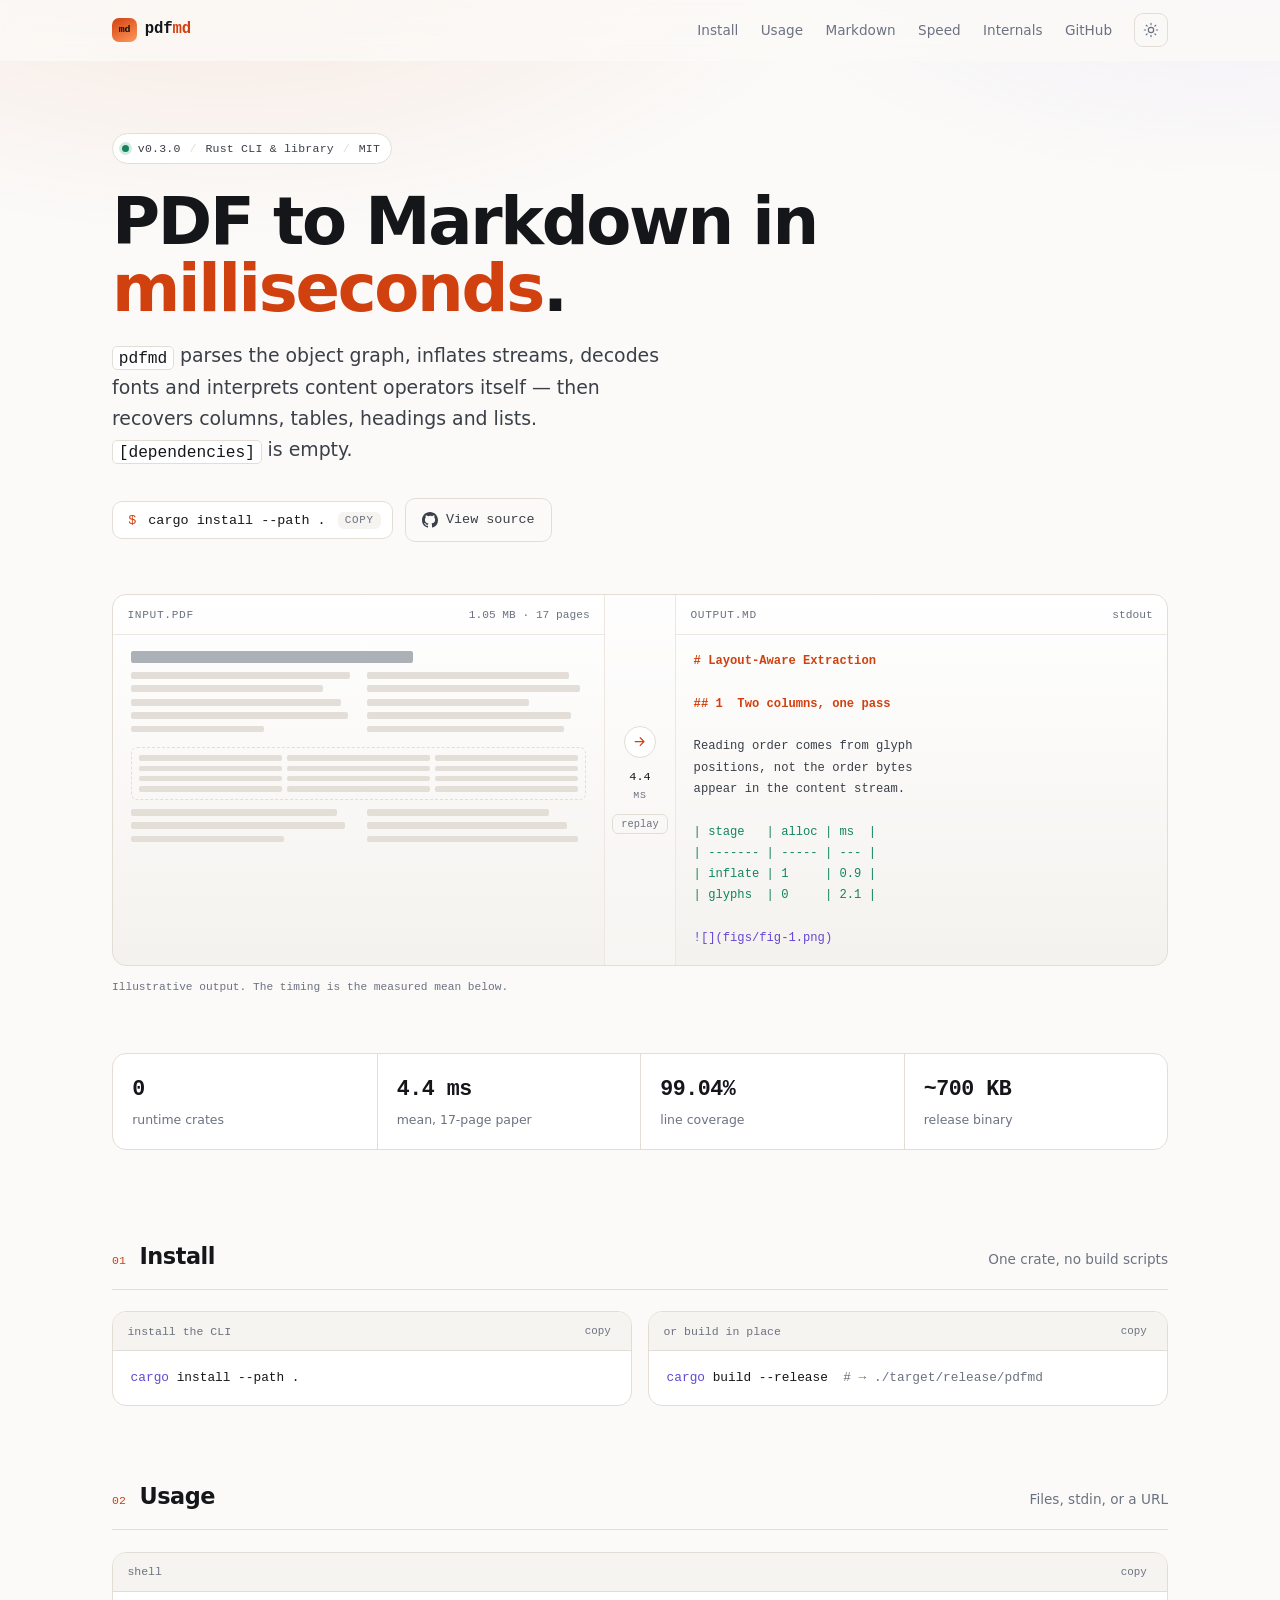
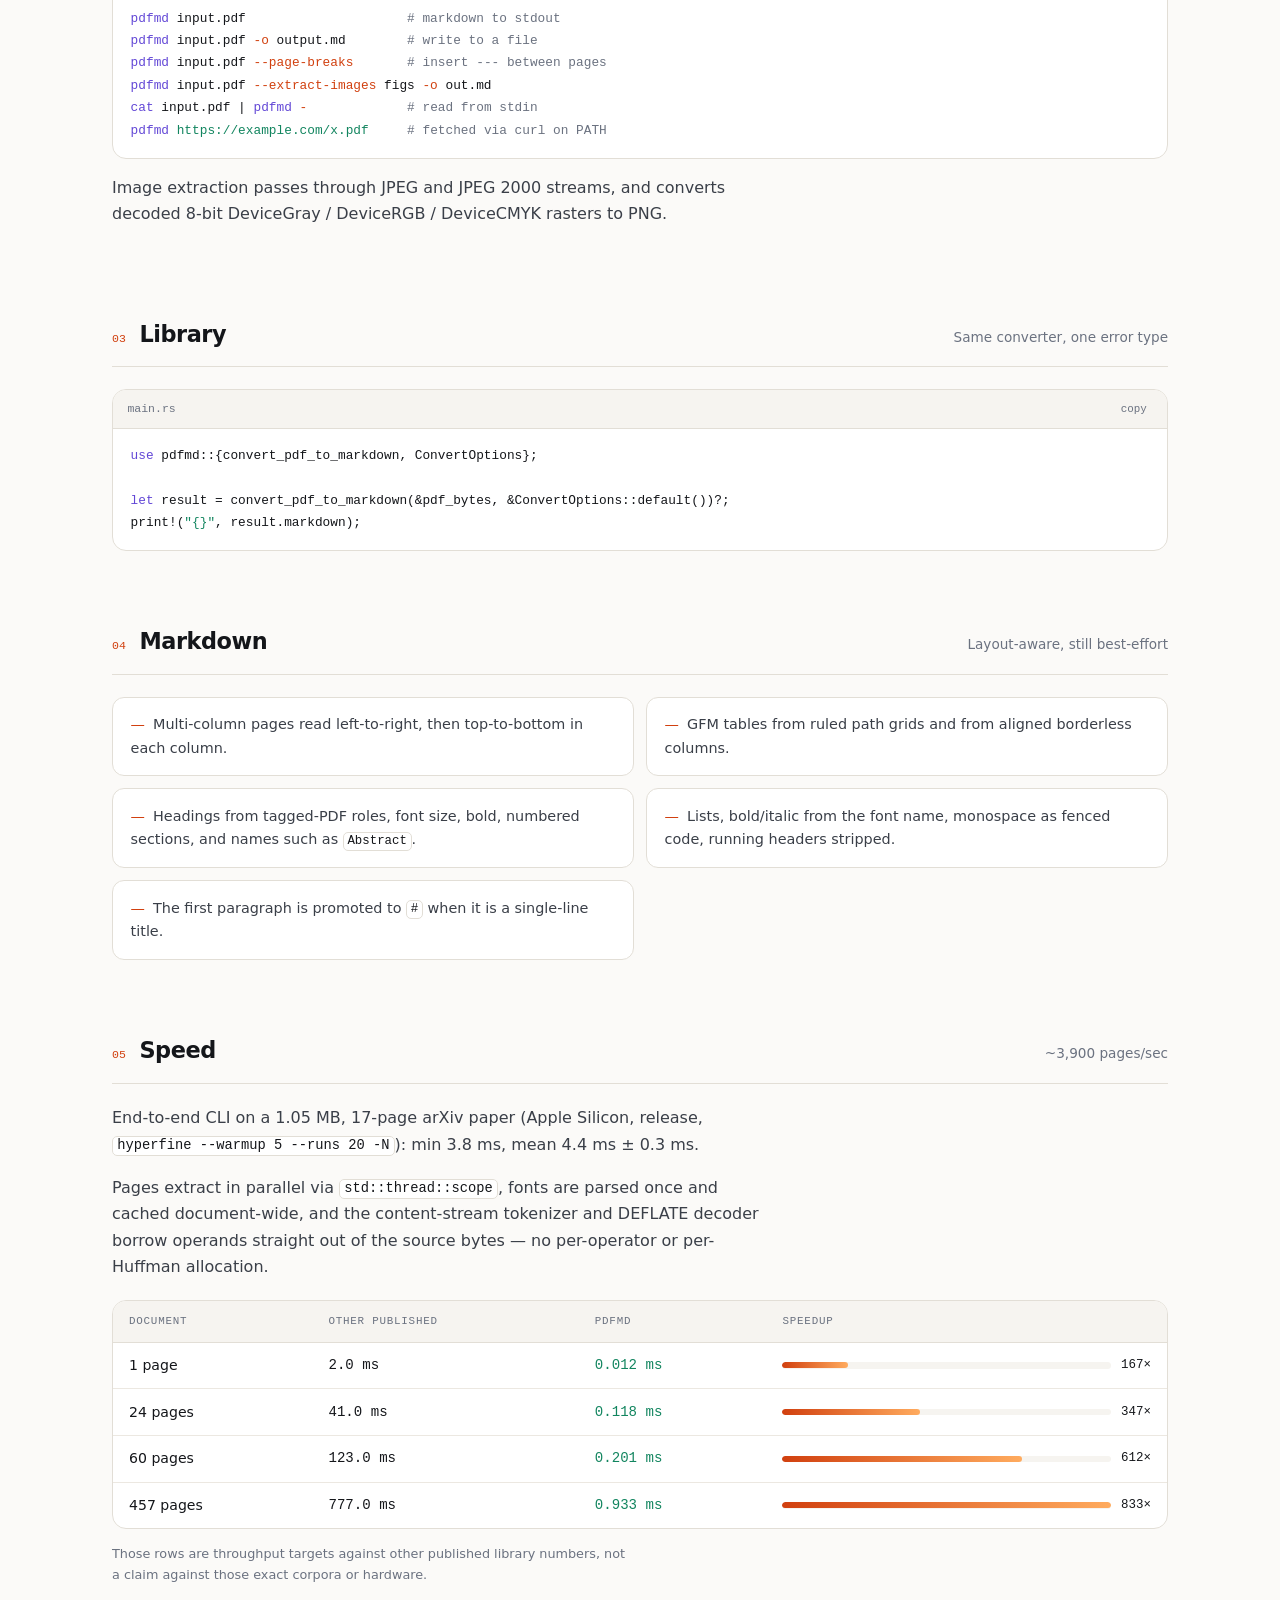
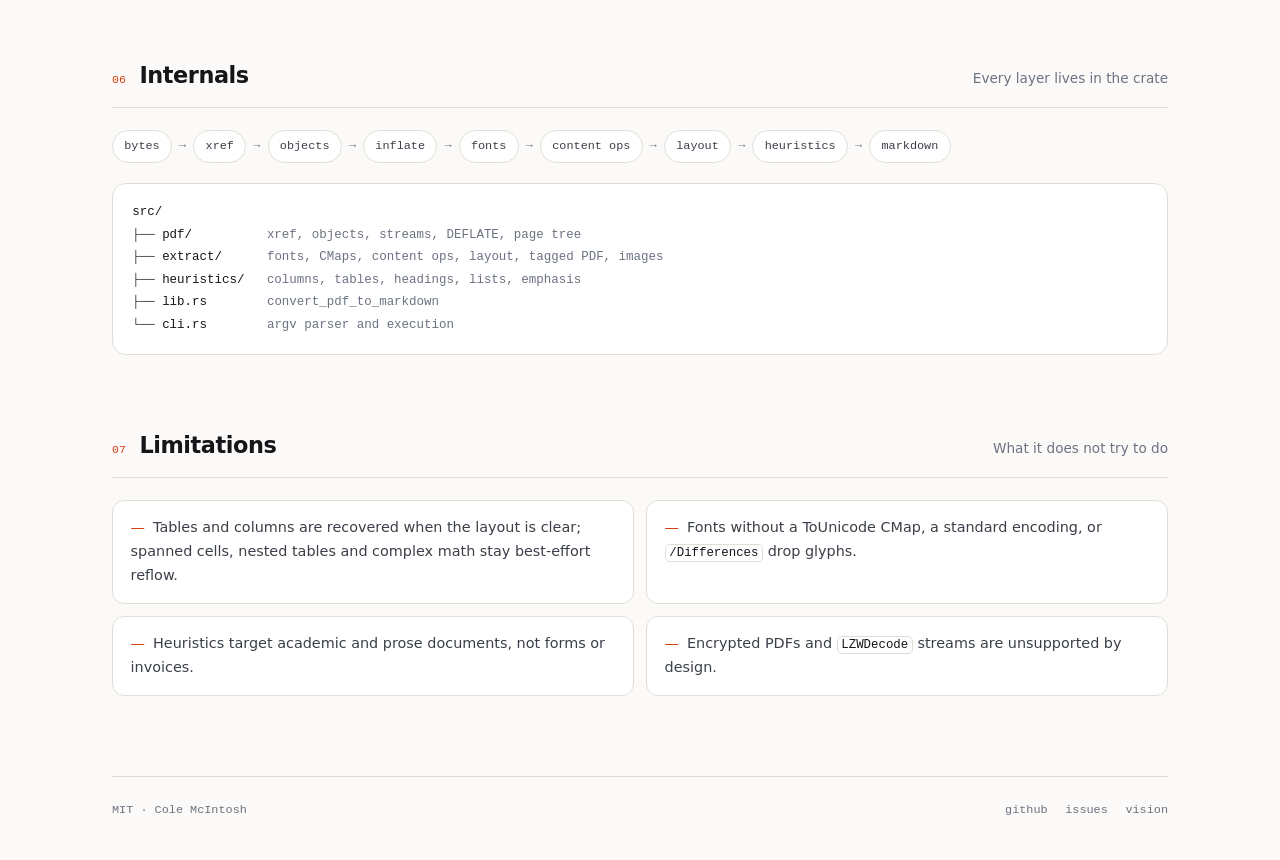
==== docs/index.html @ fced56ae "docs: sync rustdoc, cli help, and landing page Co-authored-by: Cole McIntosh <colesmcintosh@users.no" ====
<!DOCTYPE html>
<html lang="en" data-theme="dark">
<head>
  <meta charset="utf-8">
  <meta name="viewport" content="width=device-width, initial-scale=1">
  <title>pdfmd — fast, zero-dependency PDF to Markdown</title>
  <meta name="description" content="pdfmd extracts text from PDFs and converts it to Markdown. Written in Rust with zero runtime dependencies.">
  <link rel="canonical" href="https://colesmcintosh.github.io/pdfmd/">
  <meta name="theme-color" content="#08090b">
  <meta property="og:title" content="pdfmd — fast, zero-dependency PDF to Markdown">
  <meta property="og:description" content="A Rust CLI and library that owns the path from PDF bytes to Markdown. No runtime dependencies.">
  <meta property="og:url" content="https://colesmcintosh.github.io/pdfmd/">
  <meta property="og:type" content="website">
  <meta name="twitter:card" content="summary">
  <link rel="icon" href="favicon.svg" type="image/svg+xml">
  <link rel="stylesheet" href="style.css">
  <script>
    // Applied before paint so the chosen theme never flashes.
    try {
      var t = localStorage.getItem("pdfmd-theme");
      document.documentElement.dataset.theme =
        t || (matchMedia("(prefers-color-scheme: light)").matches ? "light" : "dark");
    } catch (e) {}
  </script>
</head>
<body>
  <a class="skip" href="#content">Skip to content</a>

  <header class="site-header">
    <div class="page header-inner">
      <a class="wordmark" href="./">
        <span class="glyph" aria-hidden="true">md</span>
        <span>pdf<b>md</b></span>
      </a>
      <nav class="site-nav" aria-label="Site">
        <a href="#install">Install</a>
        <a href="#usage">Usage</a>
        <a href="#markdown">Markdown</a>
        <a href="#performance">Speed</a>
        <a class="hide-sm" href="#how">Internals</a>
        <a href="https://github.com/colesmcintosh/pdfmd">GitHub</a>
        <button class="icon-btn theme-toggle" type="button" aria-label="Toggle color theme">
          <svg class="moon" viewBox="0 0 24 24" fill="none" stroke="currentColor" stroke-width="1.8" stroke-linecap="round" stroke-linejoin="round" aria-hidden="true"><path d="M21 12.8A9 9 0 1 1 11.2 3a7 7 0 0 0 9.8 9.8Z"/></svg>
          <svg class="sun" viewBox="0 0 24 24" fill="none" stroke="currentColor" stroke-width="1.8" stroke-linecap="round" stroke-linejoin="round" aria-hidden="true"><circle cx="12" cy="12" r="4"/><path d="M12 2v2M12 20v2M4.9 4.9l1.4 1.4M17.7 17.7l1.4 1.4M2 12h2M20 12h2M4.9 19.1l1.4-1.4M17.7 6.3l1.4-1.4"/></svg>
        </button>
      </nav>
    </div>
  </header>

  <div class="page">
    <main id="content">
      <section class="hero">
        <p class="badge">
          <span class="dot" aria-hidden="true"></span>
          v0.3.0
          <span class="sep" aria-hidden="true">/</span>
          Rust CLI &amp; library
          <span class="sep" aria-hidden="true">/</span>
          MIT
        </p>
        <h1>PDF to Markdown in <em>milliseconds</em>.</h1>
        <p class="lede">
          <code>pdfmd</code> parses the object graph, inflates streams, decodes fonts and
          interprets content operators itself — then recovers columns, tables, headings
          and lists. <code>[dependencies]</code> is empty.
        </p>

        <div class="cta">
          <button class="copy-cmd" type="button" data-copy="cargo install --path .">
            <span class="prompt" aria-hidden="true">$</span>
            <span>cargo install --path .</span>
            <span class="label">copy</span>
          </button>
          <a class="btn-ghost" href="https://github.com/colesmcintosh/pdfmd">
            <svg viewBox="0 0 16 16" fill="currentColor" aria-hidden="true"><path d="M8 0C3.58 0 0 3.58 0 8a8 8 0 0 0 5.47 7.59c.4.07.55-.17.55-.38l-.01-1.49c-2.01.37-2.53-.49-2.69-.94-.09-.23-.48-.94-.82-1.13-.28-.15-.68-.52-.01-.53.63-.01 1.08.58 1.23.82.72 1.21 1.87.87 2.33.66.07-.52.28-.87.51-1.07-1.78-.2-3.64-.89-3.64-3.95 0-.87.31-1.59.82-2.15-.08-.2-.36-1.02.08-2.12 0 0 .67-.21 2.2.82a7.4 7.4 0 0 1 2-.27c.68 0 1.36.09 2 .27 1.53-1.04 2.2-.82 2.2-.82.44 1.1.16 1.92.08 2.12.51.56.82 1.27.82 2.15 0 3.07-1.87 3.75-3.65 3.95.29.25.54.73.54 1.48l-.01 2.2c0 .21.15.46.55.38A8 8 0 0 0 16 8c0-4.42-3.58-8-8-8Z"/></svg>
            View source
          </a>
        </div>

        <div class="demo" id="demo">
          <div class="pane">
            <div class="pane-head"><span>input.pdf</span><span class="tag">1.05 MB · 17 pages</span></div>
            <div class="pane-body">
              <div class="sheet" role="img" aria-label="A schematic two-column PDF page with a heading and a table">
                <i class="t"></i>
                <div class="cols">
                  <i style="width:100%"></i><i style="width:92%"></i>
                  <i style="width:88%"></i><i style="width:97%"></i>
                  <i style="width:96%"></i><i style="width:74%"></i>
                  <i style="width:99%"></i><i style="width:93%"></i>
                  <i style="width:61%"></i><i style="width:90%"></i>
                </div>
                <div class="grid" aria-hidden="true">
                  <i></i><i></i><i></i>
                  <i></i><i></i><i></i>
                  <i></i><i></i><i></i>
                  <i></i><i></i><i></i>
                </div>
                <div class="cols">
                  <i style="width:94%"></i><i style="width:83%"></i>
                  <i style="width:98%"></i><i style="width:91%"></i>
                  <i style="width:70%"></i><i style="width:96%"></i>
                </div>
              </div>
              <div class="scan" aria-hidden="true"></div>
            </div>
          </div>

          <div class="rail">
            <span class="arrow" aria-hidden="true">
              <svg viewBox="0 0 24 24" fill="none" stroke="currentColor" stroke-width="2" stroke-linecap="round" stroke-linejoin="round"><path d="M5 12h13M13 6l6 6-6 6"/></svg>
            </span>
            <span class="clock" id="clock">4.4</span>
            <span class="unit">ms</span>
            <button class="replay" type="button" id="replay">replay</button>
          </div>

          <div class="pane">
            <div class="pane-head"><span>output.md</span><span class="tag">stdout</span></div>
            <div class="pane-body">
<pre class="md" aria-label="The Markdown pdfmd produces from that page"><span class="ln h" style="--i:0"># Layout-Aware Extraction</span><span class="ln" style="--i:1"> </span><span class="ln h" style="--i:2">## 1  Two columns, one pass</span><span class="ln" style="--i:3"> </span><span class="ln" style="--i:4">Reading order comes from glyph</span><span class="ln" style="--i:5">positions, not the order bytes</span><span class="ln" style="--i:6">appear in the content stream.</span><span class="ln" style="--i:7"> </span><span class="ln g" style="--i:8">| stage   | alloc | ms  |</span><span class="ln g" style="--i:9">| ------- | ----- | --- |</span><span class="ln g" style="--i:10">| inflate | 1     | 0.9 |</span><span class="ln g" style="--i:11">| glyphs  | 0     | 2.1 |</span><span class="ln" style="--i:12"> </span><span class="ln p" style="--i:13">![](figs/fig-1.png)</span></pre>
            </div>
          </div>
        </div>
        <p class="demo-note">Illustrative output. The timing is the measured mean below.</p>

        <div class="stats" role="list">
          <div role="listitem"><b>0</b><span>runtime crates</span></div>
          <div role="listitem"><b>4.4 ms</b><span>mean, 17-page paper</span></div>
          <div role="listitem"><b>99.04%</b><span>line coverage</span></div>
          <div role="listitem"><b>~700 KB</b><span>release binary</span></div>
        </div>
      </section>

      <section id="install">
        <div class="sec-head">
          <span class="idx">01</span>
          <h2>Install</h2>
          <p>One crate, no build scripts</p>
        </div>
        <div class="grid-2">
          <div class="code">
            <div class="code-head"><span>install the CLI</span>
              <button class="copy" type="button" data-copy="cargo install --path .">copy</button>
            </div>
            <pre><span class="k">cargo</span> install --path .</pre>
          </div>
          <div class="code">
            <div class="code-head"><span>or build in place</span>
              <button class="copy" type="button" data-copy="cargo build --release">copy</button>
            </div>
            <pre><span class="k">cargo</span> build --release  <span class="c"># → ./target/release/pdfmd</span></pre>
          </div>
        </div>
      </section>

      <section id="usage">
        <div class="sec-head">
          <span class="idx">02</span>
          <h2>Usage</h2>
          <p>Files, stdin, or a URL</p>
        </div>
        <div class="code">
          <div class="code-head"><span>shell</span>
            <button class="copy" type="button" data-copy="pdfmd input.pdf">copy</button>
          </div>
<pre><span class="k">pdfmd</span> input.pdf                     <span class="c"># markdown to stdout</span>
<span class="k">pdfmd</span> input.pdf <span class="f">-o</span> output.md        <span class="c"># write to a file</span>
<span class="k">pdfmd</span> input.pdf <span class="f">--page-breaks</span>       <span class="c"># insert --- between pages</span>
<span class="k">pdfmd</span> input.pdf <span class="f">--extract-images</span> figs <span class="f">-o</span> out.md
<span class="k">cat</span> input.pdf | <span class="k">pdfmd</span> <span class="f">-</span>             <span class="c"># read from stdin</span>
<span class="k">pdfmd</span> <span class="s">https://example.com/x.pdf</span>     <span class="c"># fetched via curl on PATH</span></pre>
        </div>
        <p style="margin-top:1rem">
          Image extraction passes through JPEG and JPEG 2000 streams, and converts decoded
          8-bit DeviceGray / DeviceRGB / DeviceCMYK rasters to PNG.
        </p>
      </section>

      <section id="library">
        <div class="sec-head">
          <span class="idx">03</span>
          <h2>Library</h2>
          <p>Same converter, one error type</p>
        </div>
        <div class="code">
          <div class="code-head"><span>main.rs</span>
            <button class="copy" type="button" data-copy="use pdfmd::{convert_pdf_to_markdown, ConvertOptions};">copy</button>
          </div>
<pre><span class="k">use</span> pdfmd::{convert_pdf_to_markdown, ConvertOptions};

<span class="k">let</span> result = convert_pdf_to_markdown(&amp;pdf_bytes, &amp;ConvertOptions::default())?;
print!(<span class="s">"{}"</span>, result.markdown);</pre>
        </div>
      </section>

      <section id="markdown">
        <div class="sec-head">
          <span class="idx">04</span>
          <h2>Markdown</h2>
          <p>Layout-aware, still best-effort</p>
        </div>
        <ul class="limits">
          <li>Multi-column pages read left-to-right, then top-to-bottom in each column.</li>
          <li>GFM tables from ruled path grids and from aligned borderless columns.</li>
          <li>Headings from tagged-PDF roles, font size, bold, numbered sections, and names such as <code>Abstract</code>.</li>
          <li>Lists, bold/italic from the font name, monospace as fenced code, running headers stripped.</li>
          <li>The first paragraph is promoted to <code>#</code> when it is a single-line title.</li>
        </ul>
      </section>

      <section id="performance">
        <div class="sec-head">
          <span class="idx">05</span>
          <h2>Speed</h2>
          <p>~3,900 pages/sec</p>
        </div>
        <p>
          End-to-end CLI on a 1.05 MB, 17-page arXiv paper (Apple Silicon, release,
          <code>hyperfine --warmup 5 --runs 20 -N</code>): min 3.8 ms, mean 4.4 ms ± 0.3 ms.
        </p>
        <p>
          Pages extract in parallel via <code>std::thread::scope</code>, fonts are parsed once and
          cached document-wide, and the content-stream tokenizer and DEFLATE decoder borrow
          operands straight out of the source bytes — no per-operator or per-Huffman allocation.
        </p>
        <div class="perf">
          <div class="table-wrap">
            <table>
              <thead>
                <tr>
                  <th scope="col">document</th>
                  <th scope="col">other published</th>
                  <th scope="col">pdfmd</th>
                  <th scope="col" class="bar-cell">speedup</th>
                </tr>
              </thead>
              <tbody>
                <tr>
                  <td>1 page</td><td>2.0 ms</td><td class="ours">0.012 ms</td>
                  <td class="bar-cell"><span class="bar"><span class="track"><span class="fill" style="--w:20%"></span></span><span class="num">167×</span></span></td>
                </tr>
                <tr>
                  <td>24 pages</td><td>41.0 ms</td><td class="ours">0.118 ms</td>
                  <td class="bar-cell"><span class="bar"><span class="track"><span class="fill" style="--w:42%"></span></span><span class="num">347×</span></span></td>
                </tr>
                <tr>
                  <td>60 pages</td><td>123.0 ms</td><td class="ours">0.201 ms</td>
                  <td class="bar-cell"><span class="bar"><span class="track"><span class="fill" style="--w:73%"></span></span><span class="num">612×</span></span></td>
                </tr>
                <tr>
                  <td>457 pages</td><td>777.0 ms</td><td class="ours">0.933 ms</td>
                  <td class="bar-cell"><span class="bar"><span class="track"><span class="fill" style="--w:100%"></span></span><span class="num">833×</span></span></td>
                </tr>
              </tbody>
            </table>
          </div>
        </div>
        <p class="footnote">
          Those rows are throughput targets against other published library numbers, not a
          claim against those exact corpora or hardware.
        </p>
      </section>

      <section id="how">
        <div class="sec-head">
          <span class="idx">06</span>
          <h2>Internals</h2>
          <p>Every layer lives in the crate</p>
        </div>
        <div class="pipeline" role="img" aria-label="Pipeline: bytes, xref, objects, inflate, fonts, content ops, layout, heuristics, markdown">
          <span>bytes</span><span class="sep">→</span>
          <span>xref</span><span class="sep">→</span>
          <span>objects</span><span class="sep">→</span>
          <span>inflate</span><span class="sep">→</span>
          <span>fonts</span><span class="sep">→</span>
          <span>content ops</span><span class="sep">→</span>
          <span>layout</span><span class="sep">→</span>
          <span>heuristics</span><span class="sep">→</span>
          <span>markdown</span>
        </div>
        <div class="arch" role="img" aria-label="Source layout of the pdfmd crate"><b>src/</b>
├── <b>pdf/</b>          <i>xref, objects, streams, DEFLATE, page tree</i>
├── <b>extract/</b>      <i>fonts, CMaps, content ops, layout, tagged PDF, images</i>
├── <b>heuristics/</b>   <i>columns, tables, headings, lists, emphasis</i>
├── <b>lib.rs</b>        <i>convert_pdf_to_markdown</i>
└── <b>cli.rs</b>        <i>argv parser and execution</i></div>
      </section>

      <section id="limits">
        <div class="sec-head">
          <span class="idx">07</span>
          <h2>Limitations</h2>
          <p>What it does not try to do</p>
        </div>
        <ul class="limits">
          <li>Tables and columns are recovered when the layout is clear; spanned cells, nested tables and complex math stay best-effort reflow.</li>
          <li>Fonts without a ToUnicode CMap, a standard encoding, or <code>/Differences</code> drop glyphs.</li>
          <li>Heuristics target academic and prose documents, not forms or invoices.</li>
          <li>Encrypted PDFs and <code>LZWDecode</code> streams are unsupported by design.</li>
        </ul>
      </section>
    </main>

    <footer class="site-footer">
      <span>MIT · Cole McIntosh</span>
      <nav aria-label="Footer">
        <a href="https://github.com/colesmcintosh/pdfmd">github</a>
        <a href="https://github.com/colesmcintosh/pdfmd/issues">issues</a>
        <a href="https://github.com/colesmcintosh/pdfmd/blob/main/VISION.md">vision</a>
      </nav>
    </footer>
  </div>

  <script>
    (function () {
      var root = document.documentElement;

      // Theme toggle.
      var toggle = document.querySelector(".theme-toggle");
      if (toggle) {
        toggle.addEventListener("click", function () {
          var next = root.dataset.theme === "light" ? "dark" : "light";
          root.dataset.theme = next;
          try { localStorage.setItem("pdfmd-theme", next); } catch (e) {}
        });
      }

      // Hairline under the header only once the page has moved.
      var header = document.querySelector(".site-header");
      var onScroll = function () {
        header.classList.toggle("is-stuck", window.scrollY > 8);
      };
      addEventListener("scroll", onScroll, { passive: true });
      onScroll();

      // Copy buttons.
      document.querySelectorAll("[data-copy]").forEach(function (btn) {
        var label = btn.querySelector(".label") || btn;
        var idle = label.textContent;
        btn.addEventListener("click", function () {
          navigator.clipboard.writeText(btn.dataset.copy).then(function () {
            label.textContent = "copied";
            btn.classList.add("is-copied");
            setTimeout(function () {
              label.textContent = idle;
              btn.classList.remove("is-copied");
            }, 1400);
          }, function () {});
        });
      });

      // The convert demo: scan the page, reveal the markdown, count the clock up.
      var demo = document.getElementById("demo");
      var clock = document.getElementById("clock");
      var still = matchMedia("(prefers-reduced-motion: reduce)").matches;
      var timer;

      if (!still) demo.classList.add("is-armed");

      function run() {
        if (still) { clock.textContent = "4.4"; return; }
        demo.classList.remove("is-running");
        void demo.offsetWidth; // restart the CSS animations
        demo.classList.add("is-running");

        clearInterval(timer);
        var start = performance.now();
        timer = setInterval(function () {
          var t = Math.min((performance.now() - start) / 1150, 1);
          clock.textContent = (t * 4.4).toFixed(1);
          if (t === 1) clearInterval(timer);
        }, 40);
      }

      document.getElementById("replay").addEventListener("click", run);

      if ("IntersectionObserver" in window) {
        new IntersectionObserver(function (entries, obs) {
          if (entries[0].isIntersecting) { run(); obs.disconnect(); }
        }, { threshold: 0.2 }).observe(demo);
      } else {
        run();
      }
    })();
  </script>
</body>
</html>
---- docs/style.css ----
/* pdfmd — landing page. No fonts, no frameworks, no requests. */

:root {
  color-scheme: dark;

  --bg: #08090b;
  --bg-soft: #0d0f13;
  --panel: #101319;
  --panel-2: #141821;
  --ink: #eceef2;
  --ink-dim: #b6bcc7;
  --muted: #7d848f;
  --rule: #1e232c;
  --rule-soft: #171b22;
  --accent: #ff6a3d;
  --accent-soft: rgba(255, 106, 61, 0.14);
  --mint: #4fd1a5;
  --violet: #9d8cff;

  --sans: ui-sans-serif, system-ui, -apple-system, "Segoe UI", Roboto,
    "Helvetica Neue", Arial, sans-serif;
  --mono: ui-monospace, "SFMono-Regular", "SF Mono", Menlo, Consolas,
    "Liberation Mono", monospace;

  --max: 66rem;
  --radius: 14px;
  --ease: cubic-bezier(0.2, 0.7, 0.2, 1);
}

:root[data-theme="light"] {
  color-scheme: light;

  --bg: #fbfaf8;
  --bg-soft: #f4f2ee;
  --panel: #ffffff;
  --panel-2: #f6f4f0;
  --ink: #14161a;
  --ink-dim: #3a3f48;
  --muted: #6b7280;
  --rule: #e2ded6;
  --rule-soft: #ece8e1;
  --accent: #d1400f;
  --accent-soft: rgba(209, 64, 15, 0.1);
  --mint: #12855f;
  --violet: #6247d6;
}

*,
*::before,
*::after {
  box-sizing: border-box;
}

html {
  scroll-behavior: smooth;
  scroll-padding-top: 5rem;
  -webkit-text-size-adjust: 100%;
}

body {
  margin: 0;
  background: var(--bg);
  color: var(--ink);
  font-family: var(--sans);
  font-size: 1rem;
  line-height: 1.65;
  -webkit-font-smoothing: antialiased;
  text-rendering: optimizeLegibility;
}

/* Ambient wash behind the fold: warm at the top, gone by the first section. */
body::before {
  content: "";
  position: fixed;
  inset: 0 0 auto;
  height: 70vh;
  pointer-events: none;
  z-index: 0;
  background:
    radial-gradient(60rem 30rem at 18% -12%, var(--accent-soft), transparent 65%),
    radial-gradient(45rem 26rem at 95% -18%, rgba(157, 140, 255, 0.12), transparent 70%);
}

.page {
  position: relative;
  z-index: 1;
  width: min(var(--max), calc(100% - 2.5rem));
  margin: 0 auto;
}

a {
  color: var(--accent);
  text-underline-offset: 0.2em;
  text-decoration-thickness: 1px;
}

:where(a, button, summary):focus-visible {
  outline: 2px solid var(--accent);
  outline-offset: 3px;
  border-radius: 6px;
}

code {
  font-family: var(--mono);
  font-size: 0.86em;
}

.skip {
  position: absolute;
  left: -999px;
  top: 0;
}

.skip:focus {
  left: 1rem;
  top: 1rem;
  z-index: 20;
  padding: 0.5rem 0.8rem;
  background: var(--panel);
  border: 1px solid var(--rule);
  border-radius: 8px;
  text-decoration: none;
}

/* ---------------------------------------------------------------- header */

.site-header {
  position: sticky;
  top: 0;
  z-index: 10;
  backdrop-filter: blur(14px) saturate(140%);
  -webkit-backdrop-filter: blur(14px) saturate(140%);
  background: color-mix(in srgb, var(--bg) 78%, transparent);
  border-bottom: 1px solid transparent;
  transition: border-color 0.2s var(--ease);
}

.site-header.is-stuck {
  border-bottom-color: var(--rule);
}

.header-inner {
  display: flex;
  align-items: center;
  gap: 1rem;
  height: 3.75rem;
}

.wordmark {
  display: inline-flex;
  align-items: center;
  gap: 0.5rem;
  font-family: var(--mono);
  font-size: 0.98rem;
  font-weight: 700;
  letter-spacing: -0.01em;
  color: var(--ink);
  text-decoration: none;
}

.wordmark .glyph {
  display: grid;
  place-items: center;
  width: 1.55rem;
  height: 1.55rem;
  border-radius: 7px;
  background: linear-gradient(150deg, var(--accent), #ff9a5c);
  color: #14100e;
  font-size: 0.62rem;
  font-weight: 700;
  letter-spacing: -0.02em;
}

.wordmark b {
  color: var(--accent);
  font-weight: 700;
}

.site-nav {
  display: flex;
  align-items: center;
  gap: 1.4rem;
  margin-left: auto;
  font-size: 0.85rem;
}

.site-nav a {
  color: var(--muted);
  text-decoration: none;
  transition: color 0.15s var(--ease);
}

.site-nav a:hover {
  color: var(--ink);
}

.icon-btn {
  display: grid;
  place-items: center;
  width: 2.1rem;
  height: 2.1rem;
  padding: 0;
  color: var(--muted);
  background: transparent;
  border: 1px solid var(--rule);
  border-radius: 9px;
  cursor: pointer;
  transition: color 0.15s var(--ease), border-color 0.15s var(--ease),
    background 0.15s var(--ease);
}

.icon-btn:hover {
  color: var(--ink);
  border-color: var(--muted);
  background: var(--panel);
}

.icon-btn svg {
  width: 1rem;
  height: 1rem;
}

:root[data-theme="light"] .theme-toggle .moon,
.theme-toggle .sun {
  display: none;
}

:root[data-theme="light"] .theme-toggle .sun {
  display: block;
}

/* ------------------------------------------------------------------ hero */

.hero {
  padding: 4.5rem 0 1rem;
}

.badge {
  display: inline-flex;
  align-items: center;
  gap: 0.55rem;
  padding: 0.3rem 0.7rem 0.3rem 0.55rem;
  margin: 0 0 1.5rem;
  font-family: var(--mono);
  font-size: 0.72rem;
  letter-spacing: 0.02em;
  color: var(--ink-dim);
  background: var(--panel);
  border: 1px solid var(--rule);
  border-radius: 999px;
}

.badge .dot {
  width: 0.45rem;
  height: 0.45rem;
  border-radius: 50%;
  background: var(--mint);
  box-shadow: 0 0 0 3px color-mix(in srgb, var(--mint) 18%, transparent);
}

.badge .sep {
  color: var(--rule);
}

.hero h1 {
  margin: 0 0 1.1rem;
  max-width: 18ch;
  font-size: clamp(2.4rem, 6.2vw, 4.1rem);
  font-weight: 620;
  line-height: 1.03;
  letter-spacing: -0.035em;
}

.hero h1 em {
  position: relative;
  font-style: normal;
  color: var(--accent);
}

.lede {
  margin: 0 0 2rem;
  max-width: 46ch;
  font-size: clamp(1.02rem, 2.4vw, 1.18rem);
  color: var(--ink-dim);
}

.lede code {
  padding: 0.1em 0.35em;
  color: var(--ink);
  background: var(--panel);
  border: 1px solid var(--rule);
  border-radius: 5px;
}

.cta {
  display: flex;
  flex-wrap: wrap;
  align-items: center;
  gap: 0.75rem;
}

.copy-cmd {
  display: inline-flex;
  align-items: center;
  gap: 0.75rem;
  padding: 0.6rem 0.7rem 0.6rem 0.95rem;
  font-family: var(--mono);
  font-size: 0.84rem;
  color: var(--ink);
  background: var(--panel);
  border: 1px solid var(--rule);
  border-radius: 10px;
  cursor: pointer;
  transition: border-color 0.15s var(--ease), transform 0.1s var(--ease);
}

.copy-cmd:hover {
  border-color: var(--accent);
  transform: translateY(-1px);
}

.copy-cmd .prompt {
  color: var(--accent);
}

.copy-cmd .label {
  padding: 0.15rem 0.45rem;
  font-size: 0.68rem;
  letter-spacing: 0.06em;
  text-transform: uppercase;
  color: var(--muted);
  background: var(--panel-2);
  border-radius: 6px;
}

.copy-cmd.is-copied .label {
  color: var(--mint);
}

.btn-ghost {
  display: inline-flex;
  align-items: center;
  gap: 0.5rem;
  padding: 0.62rem 1rem;
  font-family: var(--mono);
  font-size: 0.84rem;
  color: var(--ink-dim);
  text-decoration: none;
  border: 1px solid var(--rule);
  border-radius: 10px;
  transition: color 0.15s var(--ease), border-color 0.15s var(--ease),
    transform 0.1s var(--ease);
}

.btn-ghost:hover {
  color: var(--ink);
  border-color: var(--muted);
  transform: translateY(-1px);
}

.btn-ghost svg {
  width: 1rem;
  height: 1rem;
}

/* --------------------------------------------------------------- the demo */

.demo {
  display: grid;
  grid-template-columns: 1fr 4.5rem 1fr;
  align-items: stretch;
  margin-top: 3.25rem;
  border: 1px solid var(--rule);
  border-radius: var(--radius);
  background: linear-gradient(180deg, var(--panel), var(--bg-soft));
  overflow: hidden;
}

.pane {
  display: flex;
  flex-direction: column;
  min-width: 0;
}

.pane-head {
  display: flex;
  align-items: center;
  gap: 0.5rem;
  padding: 0.65rem 0.9rem;
  font-family: var(--mono);
  font-size: 0.7rem;
  letter-spacing: 0.06em;
  text-transform: uppercase;
  color: var(--muted);
  border-bottom: 1px solid var(--rule-soft);
}

.pane-head .tag {
  margin-left: auto;
  text-transform: none;
  letter-spacing: 0;
  color: var(--muted);
}

/* Flex, not a fixed height: the markdown sets the row and the sheet fills it. */
.pane-body {
  position: relative;
  flex: 1;
  min-height: 13rem;
  padding: 1rem 1.1rem;
  overflow: hidden;
}

/* Left pane: a schematic PDF page drawn out of divs. */
.sheet {
  display: flex;
  flex-direction: column;
  gap: 0.42rem;
  height: 100%;
}

.sheet i {
  display: block;
  height: 0.42rem;
  border-radius: 2px;
  background: currentColor;
  color: var(--rule);
  opacity: 0.95;
}

.sheet .t {
  height: 0.72rem;
  width: 62%;
  color: var(--muted);
  opacity: 0.55;
}

.sheet .cols {
  display: grid;
  grid-template-columns: 1fr 1fr;
  gap: 0.42rem 1.1rem;
  margin-top: 0.15rem;
}

.sheet .grid {
  display: grid;
  grid-template-columns: repeat(3, 1fr);
  gap: 0.3rem;
  margin-top: 0.5rem;
  padding: 0.45rem;
  border: 1px dashed var(--rule);
  border-radius: 6px;
}

.sheet .grid i {
  height: 0.34rem;
}

.scan {
  position: absolute;
  left: 0;
  right: 0;
  top: 0;
  height: 42%;
  pointer-events: none;
  background: linear-gradient(
    180deg,
    transparent,
    color-mix(in srgb, var(--accent) 14%, transparent) 70%,
    color-mix(in srgb, var(--accent) 55%, transparent)
  );
  opacity: 0;
}

.demo.is-running .scan {
  animation: scan 1.15s var(--ease) forwards;
}

@keyframes scan {
  0% {
    transform: translateY(-45%);
    opacity: 0.9;
  }
  85% {
    opacity: 0.9;
  }
  100% {
    transform: translateY(240%);
    opacity: 0;
  }
}

/* Middle rail: the arrow and the clock. */
.rail {
  display: flex;
  flex-direction: column;
  align-items: center;
  justify-content: center;
  gap: 0.6rem;
  padding: 0.5rem 0;
  border-left: 1px solid var(--rule-soft);
  border-right: 1px solid var(--rule-soft);
  background: color-mix(in srgb, var(--bg) 35%, transparent);
}

.rail .arrow {
  display: grid;
  place-items: center;
  width: 2rem;
  height: 2rem;
  color: var(--accent);
  border: 1px solid var(--rule);
  border-radius: 50%;
  background: var(--panel);
}

.rail .arrow svg {
  width: 0.95rem;
  height: 0.95rem;
}

.demo.is-running .rail .arrow {
  animation: pulse 1.15s var(--ease);
}

@keyframes pulse {
  0%,
  100% {
    box-shadow: 0 0 0 0 transparent;
  }
  40% {
    box-shadow: 0 0 0 8px var(--accent-soft);
  }
}

.rail .clock {
  font-family: var(--mono);
  font-size: 0.74rem;
  font-variant-numeric: tabular-nums;
  color: var(--ink);
}

.rail .unit {
  font-family: var(--mono);
  font-size: 0.62rem;
  letter-spacing: 0.08em;
  text-transform: uppercase;
  color: var(--muted);
  margin-top: -0.55rem;
}

.replay {
  padding: 0.2rem 0.5rem;
  font-family: var(--mono);
  font-size: 0.65rem;
  color: var(--muted);
  background: transparent;
  border: 1px solid var(--rule);
  border-radius: 6px;
  cursor: pointer;
  transition: color 0.15s var(--ease), border-color 0.15s var(--ease);
}

.replay:hover {
  color: var(--ink);
  border-color: var(--muted);
}

/* Right pane: the markdown, revealed line by line. */
.md {
  margin: 0;
  font-family: var(--mono);
  font-size: 0.76rem;
  line-height: 1.75;
  white-space: pre-wrap;
  word-break: break-word;
  color: var(--ink-dim);
}

.md .ln {
  display: block;
  min-height: 1.33em;
}

/* Only hidden once JS has armed the reveal — no script, no blank pane. */
.demo.is-armed .md .ln {
  opacity: 0;
  transform: translateY(3px);
}

.demo.is-running .md .ln {
  animation: reveal 0.24s var(--ease) forwards;
  animation-delay: calc(var(--i) * 0.055s + 0.15s);
}

@keyframes reveal {
  to {
    opacity: 1;
    transform: none;
  }
}

.md .h {
  color: var(--accent);
  font-weight: 600;
}

.md .b {
  color: var(--ink);
}

.md .p {
  color: var(--violet);
}

.md .g {
  color: var(--mint);
}

.demo-note {
  margin: 0.75rem 0 0;
  font-family: var(--mono);
  font-size: 0.7rem;
  color: var(--muted);
}

/* ------------------------------------------------------------- stat strip */

.stats {
  display: grid;
  grid-template-columns: repeat(4, 1fr);
  margin: 3.5rem 0 0;
  border: 1px solid var(--rule);
  border-radius: var(--radius);
  overflow: hidden;
  background: var(--panel);
}

.stats div {
  padding: 1.15rem 1.2rem;
}

.stats div + div {
  border-left: 1px solid var(--rule);
}

.stats b {
  display: block;
  font-family: var(--mono);
  font-size: 1.35rem;
  font-weight: 600;
  letter-spacing: -0.02em;
  font-variant-numeric: tabular-nums;
}

.stats span {
  display: block;
  margin-top: 0.15rem;
  font-size: 0.78rem;
  color: var(--muted);
}

/* --------------------------------------------------------------- sections */

section {
  padding: 4.5rem 0 0;
  scroll-margin-top: 5rem;
}

.sec-head {
  display: flex;
  align-items: baseline;
  gap: 0.85rem;
  margin-bottom: 1.35rem;
  padding-bottom: 0.85rem;
  border-bottom: 1px solid var(--rule);
}

.sec-head .idx {
  font-family: var(--mono);
  font-size: 0.72rem;
  color: var(--accent);
}

.sec-head h2 {
  margin: 0;
  font-size: 1.4rem;
  font-weight: 600;
  letter-spacing: -0.02em;
}

.sec-head p {
  margin: 0 0 0 auto;
  font-size: 0.85rem;
  color: var(--muted);
  text-align: right;
}

section > p {
  margin: 0 0 1rem;
  max-width: 64ch;
  color: var(--ink-dim);
}

section > p code,
li code {
  padding: 0.1em 0.3em;
  color: var(--ink);
  background: var(--panel);
  border: 1px solid var(--rule);
  border-radius: 5px;
}

.grid-2 {
  display: grid;
  grid-template-columns: repeat(2, minmax(0, 1fr));
  gap: 1rem;
}

/* ------------------------------------------------------------ code blocks */

.code {
  margin: 0;
  background: var(--panel);
  border: 1px solid var(--rule);
  border-radius: var(--radius);
  overflow: hidden;
}

.code-head {
  display: flex;
  align-items: center;
  gap: 0.6rem;
  padding: 0.55rem 0.7rem 0.55rem 0.9rem;
  font-family: var(--mono);
  font-size: 0.72rem;
  color: var(--muted);
  background: var(--panel-2);
  border-bottom: 1px solid var(--rule);
}

.code-head .copy {
  margin-left: auto;
  padding: 0.2rem 0.5rem;
  font-family: var(--mono);
  font-size: 0.68rem;
  color: var(--muted);
  background: transparent;
  border: 1px solid transparent;
  border-radius: 6px;
  cursor: pointer;
  transition: color 0.15s var(--ease), border-color 0.15s var(--ease);
}

.code-head .copy:hover {
  color: var(--ink);
  border-color: var(--rule);
}

.code-head .copy.is-copied {
  color: var(--mint);
}

.code pre {
  margin: 0;
  padding: 1rem 1.1rem;
  overflow-x: auto;
  font-family: var(--mono);
  font-size: 0.8rem;
  line-height: 1.75;
  color: var(--ink);
}

.code .c {
  color: var(--muted);
}

.code .k {
  color: var(--violet);
}

.code .f {
  color: var(--accent);
}

.code .s {
  color: var(--mint);
}

/* ------------------------------------------------------------ performance */

.perf {
  margin-top: 1.25rem;
  border: 1px solid var(--rule);
  border-radius: var(--radius);
  background: var(--panel);
  overflow: hidden;
}

.table-wrap {
  overflow-x: auto;
}

table {
  width: 100%;
  border-collapse: collapse;
  font-size: 0.88rem;
}

th,
td {
  padding: 0.7rem 1rem;
  text-align: left;
  vertical-align: middle;
  white-space: nowrap;
}

thead th {
  font-family: var(--mono);
  font-size: 0.68rem;
  font-weight: 500;
  letter-spacing: 0.07em;
  text-transform: uppercase;
  color: var(--muted);
  background: var(--panel-2);
  border-bottom: 1px solid var(--rule);
}

tbody tr + tr td {
  border-top: 1px solid var(--rule-soft);
}

tbody td:not(:first-child) {
  font-family: var(--mono);
  font-variant-numeric: tabular-nums;
}

td.ours {
  color: var(--mint);
}

.bar-cell {
  width: 38%;
  min-width: 8rem;
}

.bar {
  display: flex;
  align-items: center;
  gap: 0.6rem;
}

.bar .track {
  flex: 1;
  height: 0.4rem;
  border-radius: 999px;
  background: var(--panel-2);
  overflow: hidden;
}

.bar .fill {
  display: block;
  height: 100%;
  width: var(--w);
  border-radius: 999px;
  background: linear-gradient(90deg, var(--accent), #ffab5e);
  transform-origin: left;
  animation: grow 0.7s var(--ease) both;
}

@keyframes grow {
  from {
    transform: scaleX(0);
  }
}

.bar .num {
  font-family: var(--mono);
  font-size: 0.78rem;
  color: var(--ink);
}

.footnote {
  margin: 0.85rem 0 0;
  font-size: 0.8rem;
  color: var(--muted);
}

/* ------------------------------------------------------------- how it works */

.pipeline {
  display: flex;
  flex-wrap: wrap;
  align-items: center;
  gap: 0.45rem;
  margin-bottom: 1.25rem;
}

.pipeline span {
  padding: 0.35rem 0.7rem;
  font-family: var(--mono);
  font-size: 0.74rem;
  color: var(--ink-dim);
  background: var(--panel);
  border: 1px solid var(--rule);
  border-radius: 999px;
}

.pipeline .sep {
  padding: 0;
  color: var(--muted);
  background: none;
  border: 0;
}

.arch {
  margin: 0;
  padding: 1.1rem 1.2rem;
  overflow-x: auto;
  font-family: var(--mono);
  font-size: 0.78rem;
  line-height: 1.8;
  color: var(--ink-dim);
  white-space: pre;
  background: var(--panel);
  border: 1px solid var(--rule);
  border-radius: var(--radius);
}

.arch b {
  color: var(--ink);
  font-weight: 500;
}

.arch i {
  color: var(--muted);
  font-style: normal;
}

/* ------------------------------------------------------------- limitations */

.limits {
  display: grid;
  grid-template-columns: repeat(2, minmax(0, 1fr));
  gap: 0.75rem;
  margin: 0;
  padding: 0;
  list-style: none;
}

.limits li {
  padding: 0.95rem 1.1rem;
  font-size: 0.9rem;
  color: var(--ink-dim);
  background: var(--panel);
  border: 1px solid var(--rule);
  border-radius: 12px;
}

.limits li::before {
  content: "—";
  margin-right: 0.5rem;
  color: var(--accent);
}

/* ------------------------------------------------------------------ footer */

.site-footer {
  display: flex;
  flex-wrap: wrap;
  align-items: center;
  justify-content: space-between;
  gap: 0.75rem 1.5rem;
  margin-top: 5rem;
  padding: 1.5rem 0 2.5rem;
  border-top: 1px solid var(--rule);
  font-family: var(--mono);
  font-size: 0.74rem;
  color: var(--muted);
}

.site-footer a {
  color: var(--muted);
  text-decoration: none;
}

.site-footer a:hover {
  color: var(--ink);
}

.site-footer nav {
  display: flex;
  gap: 1.1rem;
}

/* --------------------------------------------------------------- 404 page */

.missing {
  display: grid;
  align-content: center;
  min-height: 72vh;
  padding: 4rem 0;
}

/* Grid items blockify, so pin the pill and the buttons to the left edge. */
.missing > .badge,
.missing > .cta {
  justify-self: start;
}

.missing h1 {
  margin: 0.75rem 0 0.6rem;
  font-size: clamp(1.9rem, 5vw, 2.8rem);
  font-weight: 620;
  letter-spacing: -0.03em;
  line-height: 1.1;
}

.missing p {
  margin: 0 0 1.5rem;
  max-width: 46ch;
  color: var(--ink-dim);
}

/* ------------------------------------------------------------- responsive */

@media (max-width: 860px) {
  .demo {
    grid-template-columns: 1fr;
  }

  .rail {
    flex-direction: row;
    gap: 0.9rem;
    padding: 0.6rem 0;
    border: 0;
    border-top: 1px solid var(--rule-soft);
    border-bottom: 1px solid var(--rule-soft);
  }

  .rail .arrow {
    transform: rotate(90deg);
  }

  .rail .unit {
    margin-top: 0;
  }

  .grid-2,
  .limits {
    grid-template-columns: 1fr;
  }
}

@media (max-width: 640px) {
  .site-nav {
    gap: 1rem;
    font-size: 0.8rem;
  }

  .site-nav .hide-sm {
    display: none;
  }

  .hero {
    padding: 3rem 0 2.5rem;
  }

  .stats {
    grid-template-columns: 1fr 1fr;
  }

  .stats div:nth-child(odd) {
    border-left: 0;
  }

  .stats div:nth-child(n + 3) {
    border-top: 1px solid var(--rule);
  }

  .sec-head {
    flex-wrap: wrap;
  }

  .sec-head p {
    margin-left: 0;
    text-align: left;
    flex-basis: 100%;
  }
}

@media (prefers-reduced-motion: reduce) {
  html {
    scroll-behavior: auto;
  }

  *,
  *::before,
  *::after {
    animation-duration: 0.001ms !important;
    animation-iteration-count: 1 !important;
    transition-duration: 0.001ms !important;
  }

  .demo.is-armed .md .ln {
    opacity: 1;
    transform: none;
  }
}
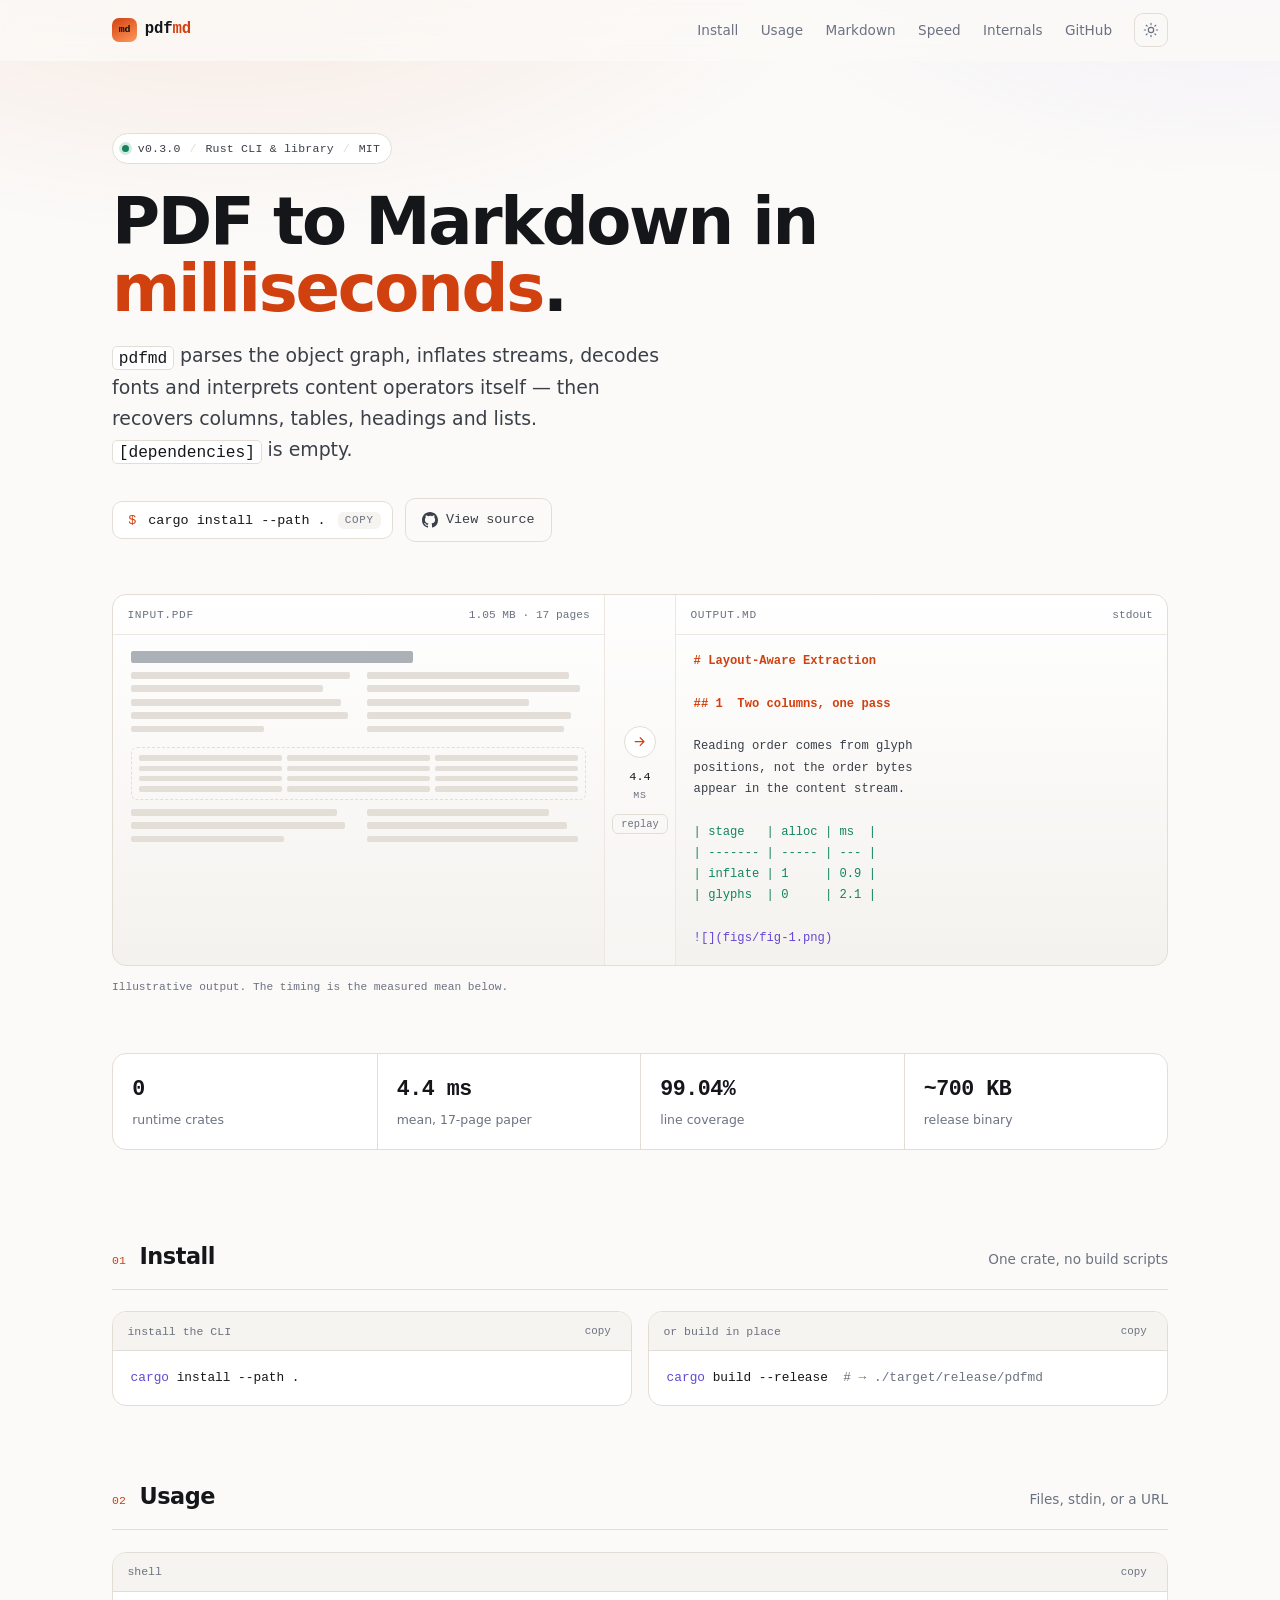
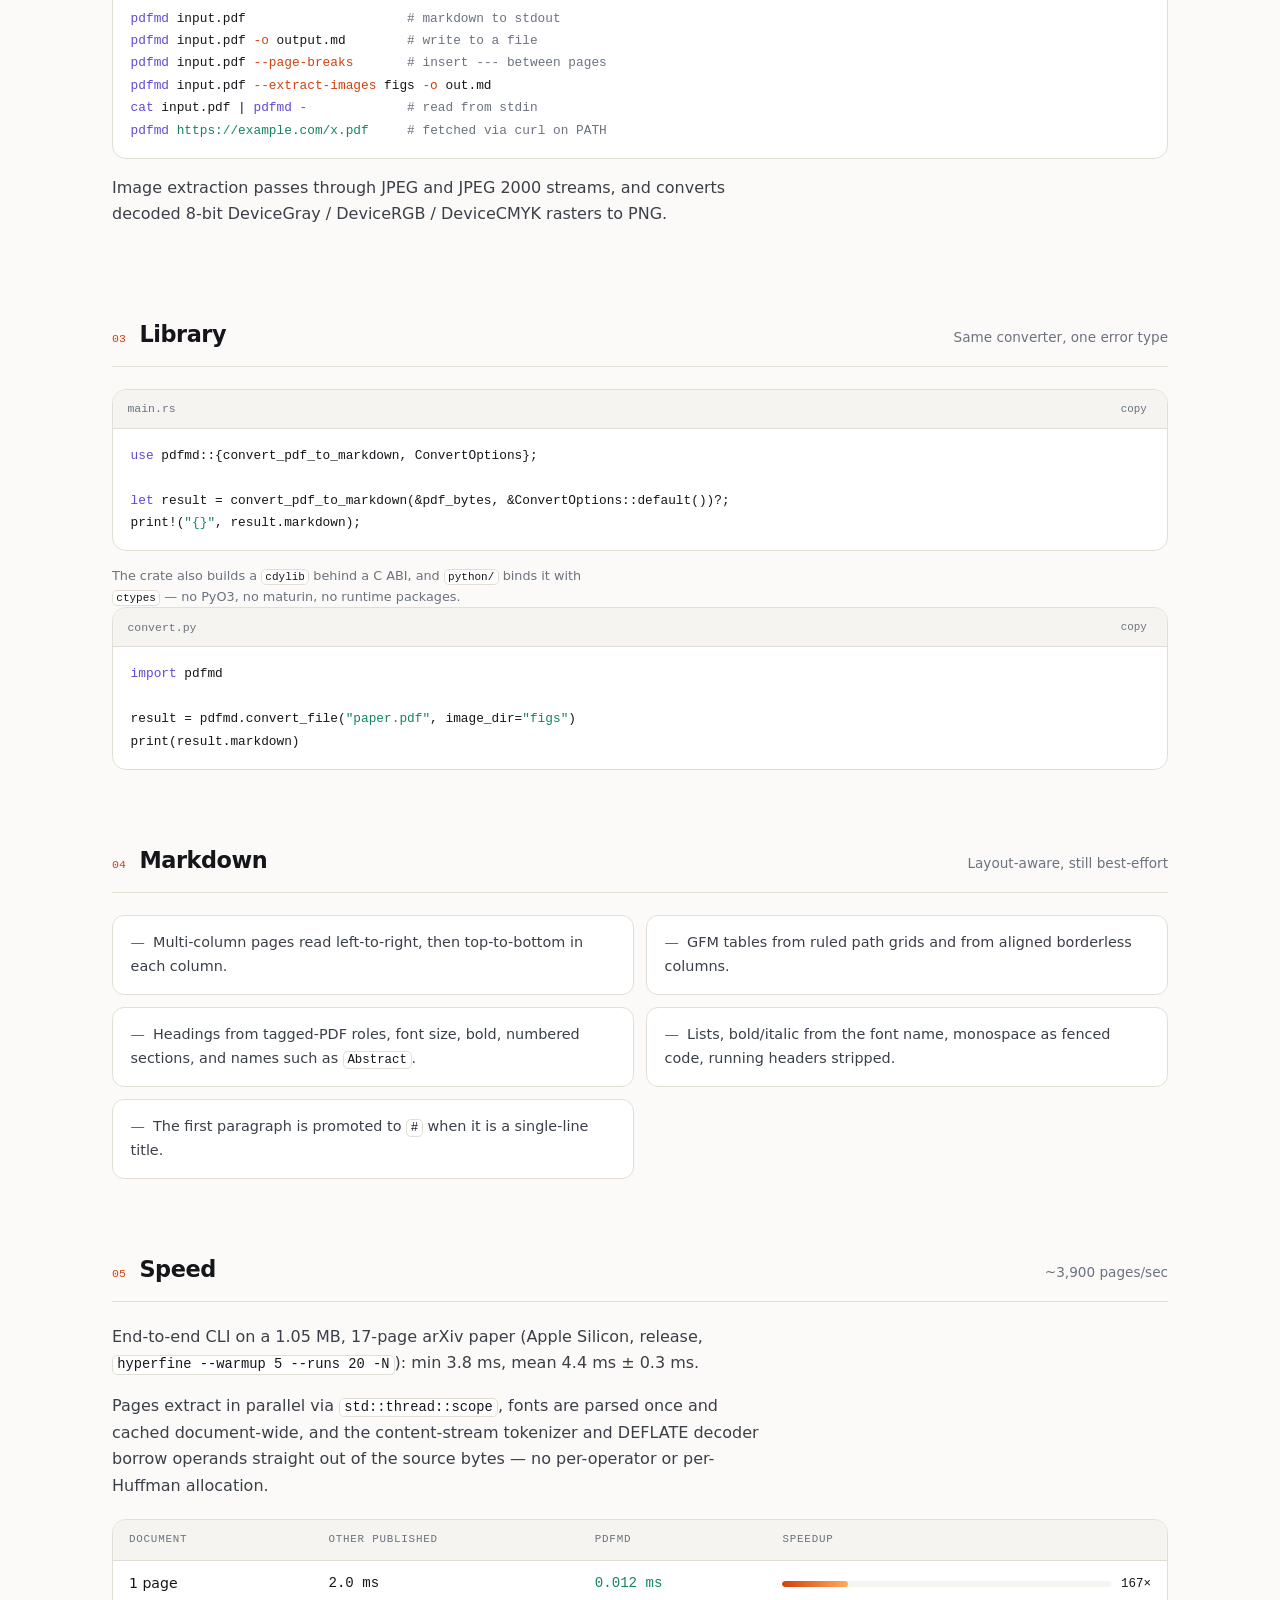
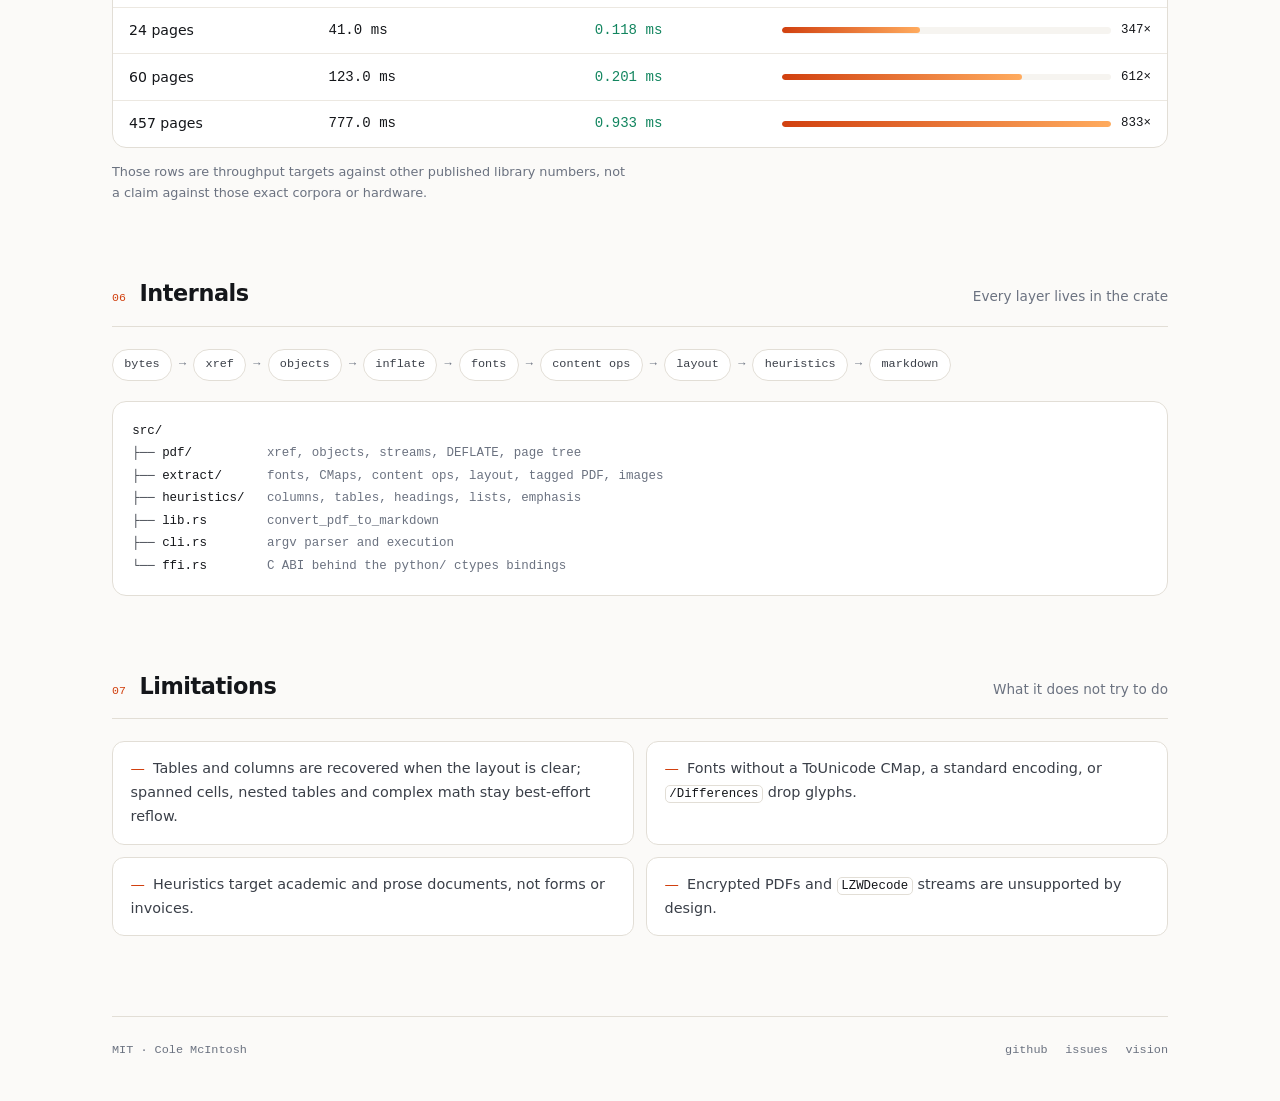
==== commit 7e24cb81: "python: add ctypes bindings over the C ABI `python/` is a package that loads the crate's shared libr" ====
--- a/docs/index.html
+++ b/docs/index.html
@@ -191,6 +191,18 @@
 
 <span class="k">let</span> result = convert_pdf_to_markdown(&amp;pdf_bytes, &amp;ConvertOptions::default())?;
 print!(<span class="s">"{}"</span>, result.markdown);</pre>
+        </div>
+        <p class="footnote">The crate also builds a <code>cdylib</code> behind a C ABI, and
+        <code>python/</code> binds it with <code>ctypes</code> — no PyO3, no maturin,
+        no runtime packages.</p>
+        <div class="code">
+          <div class="code-head"><span>convert.py</span>
+            <button class="copy" type="button" data-copy="import pdfmd">copy</button>
+          </div>
+<pre><span class="k">import</span> pdfmd
+
+result = pdfmd.convert_file(<span class="s">"paper.pdf"</span>, image_dir=<span class="s">"figs"</span>)
+print(result.markdown)</pre>
         </div>
       </section>
 
@@ -284,7 +296,8 @@
 ├── <b>extract/</b>      <i>fonts, CMaps, content ops, layout, tagged PDF, images</i>
 ├── <b>heuristics/</b>   <i>columns, tables, headings, lists, emphasis</i>
 ├── <b>lib.rs</b>        <i>convert_pdf_to_markdown</i>
-└── <b>cli.rs</b>        <i>argv parser and execution</i></div>
+├── <b>cli.rs</b>        <i>argv parser and execution</i>
+└── <b>ffi.rs</b>        <i>C ABI behind the python/ ctypes bindings</i></div>
       </section>
 
       <section id="limits">
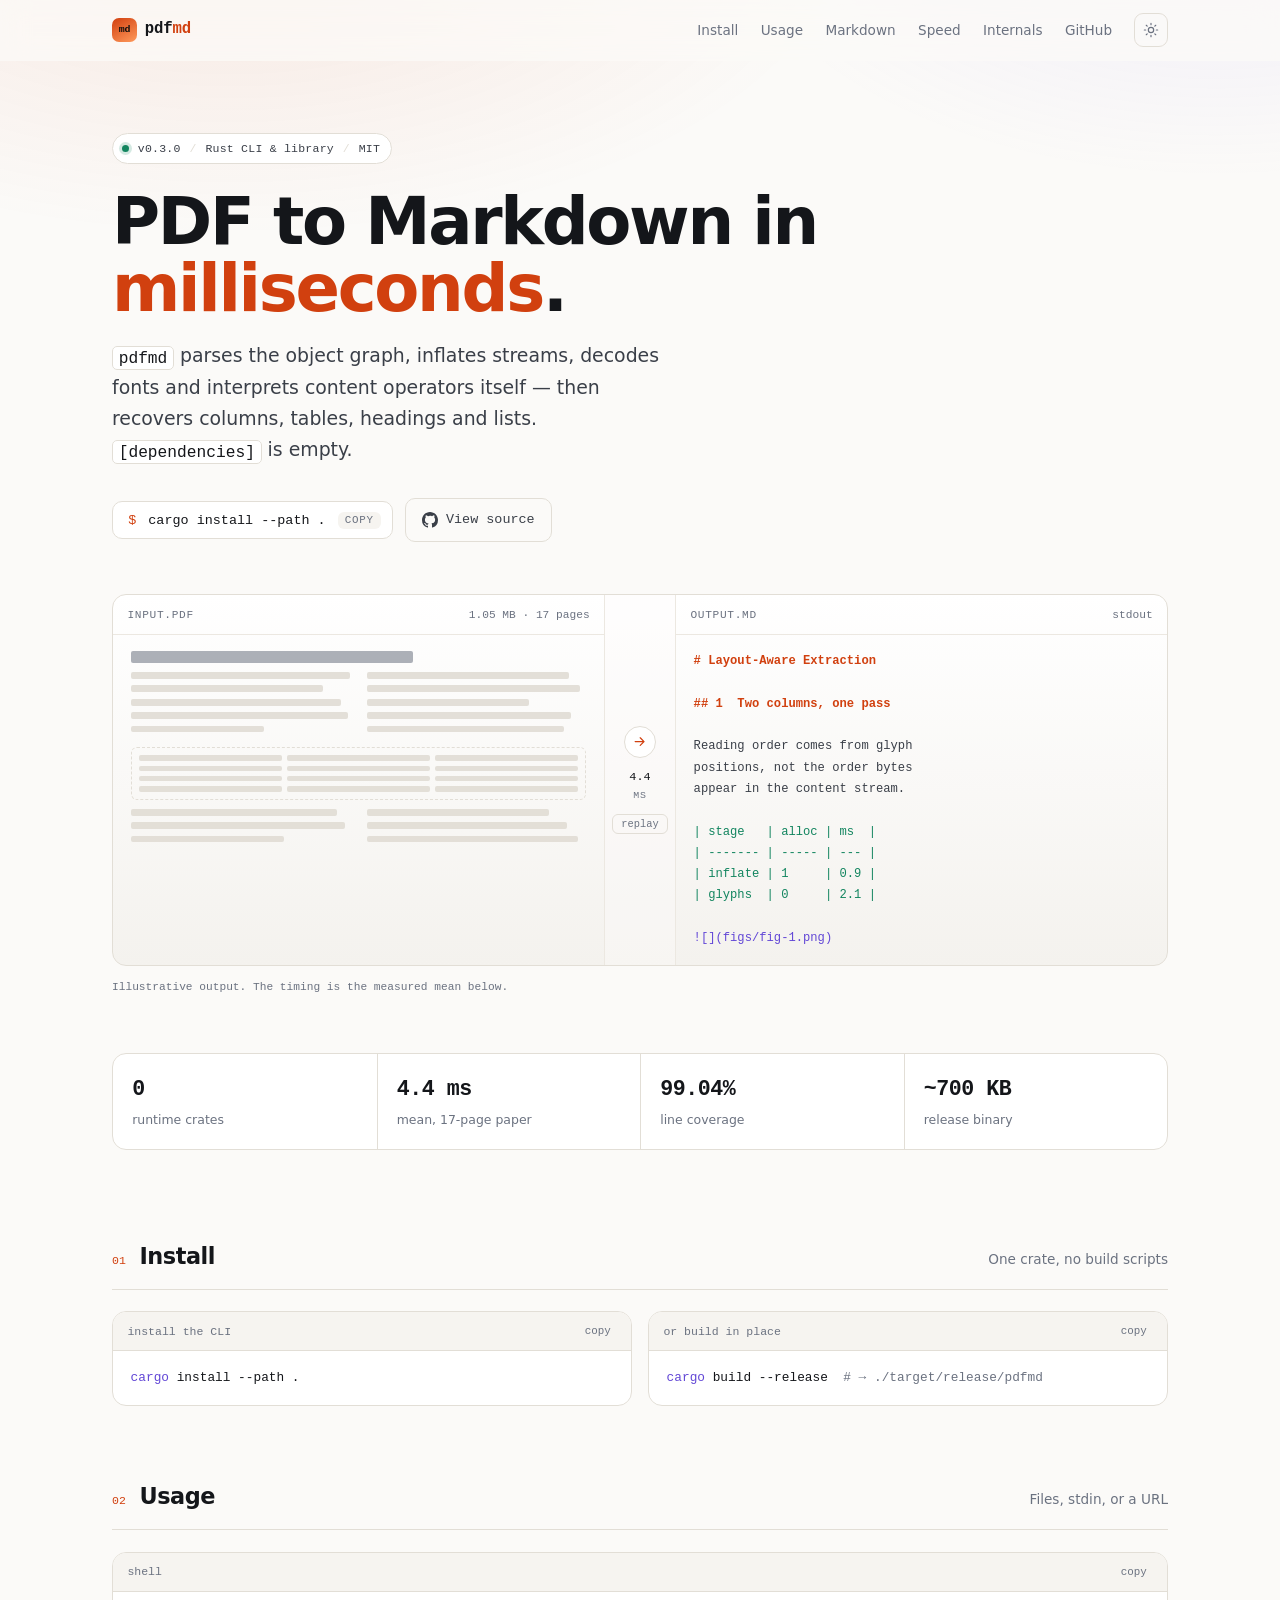
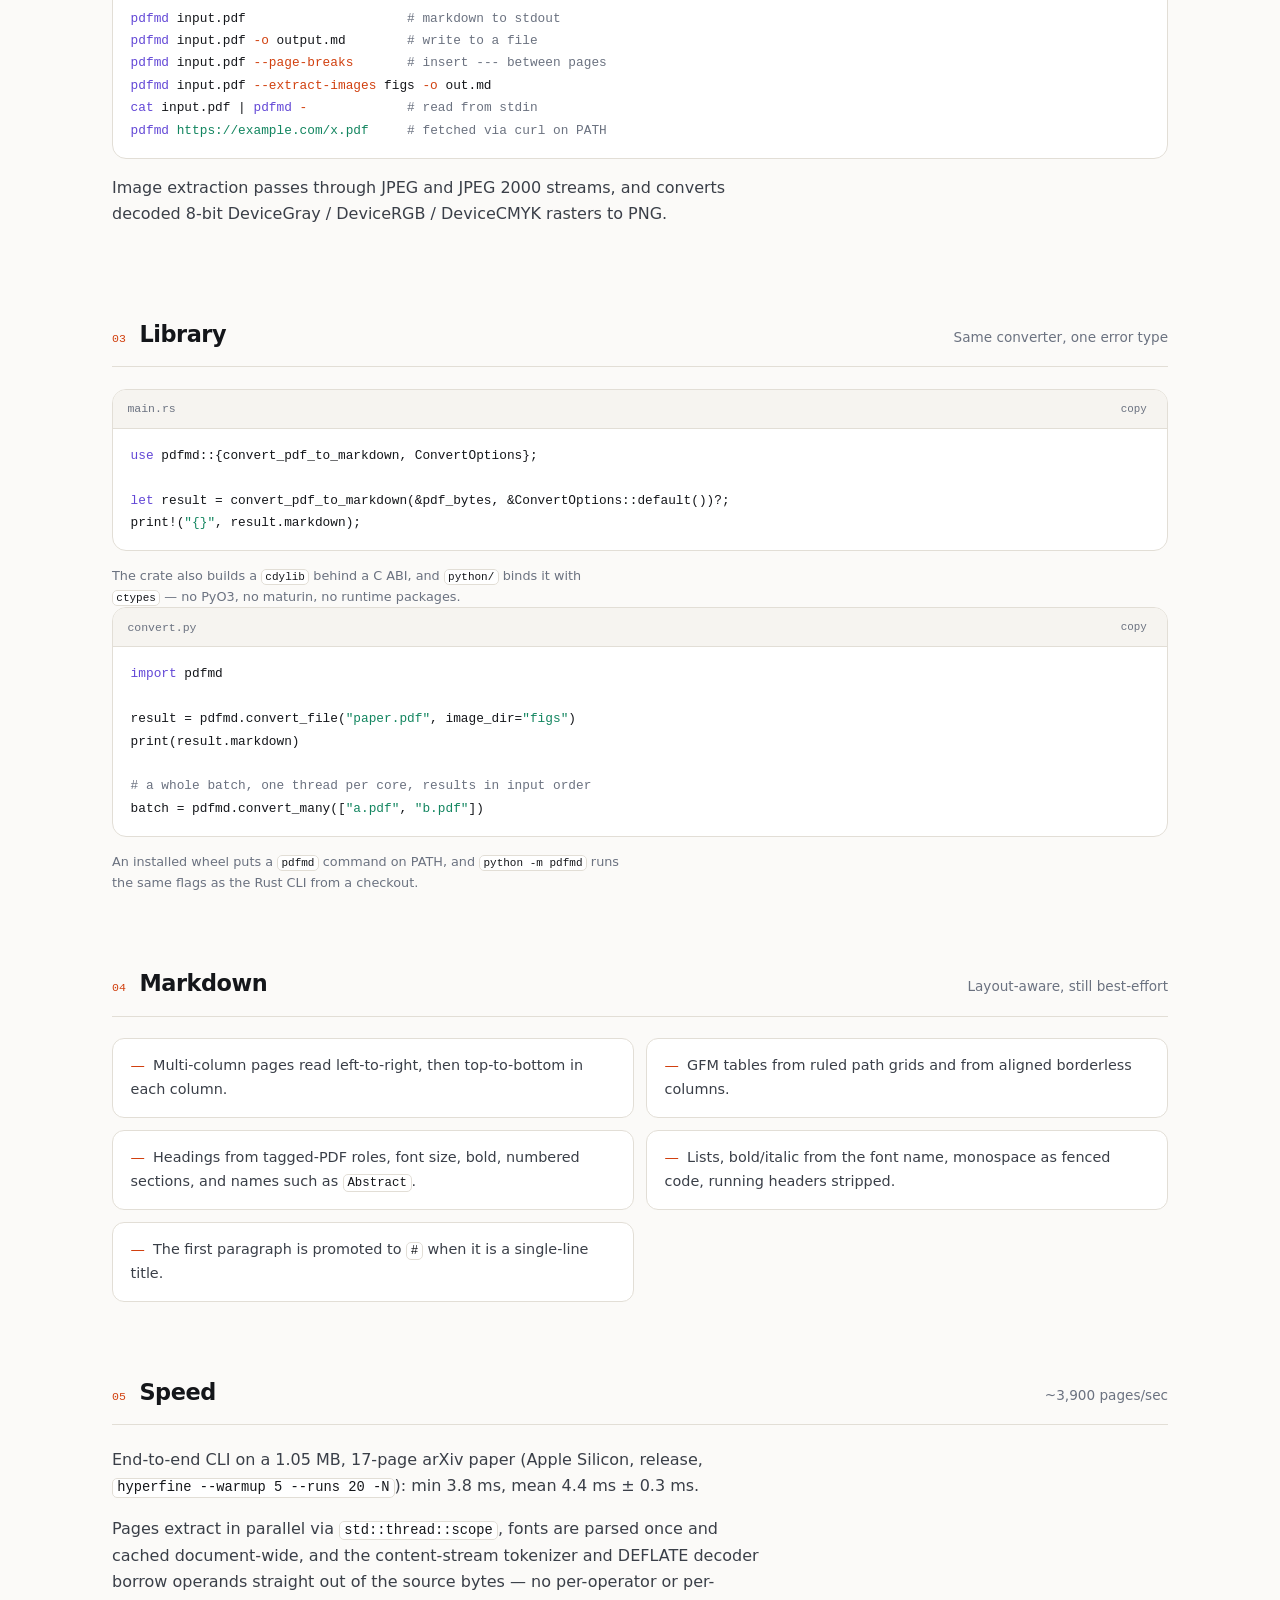
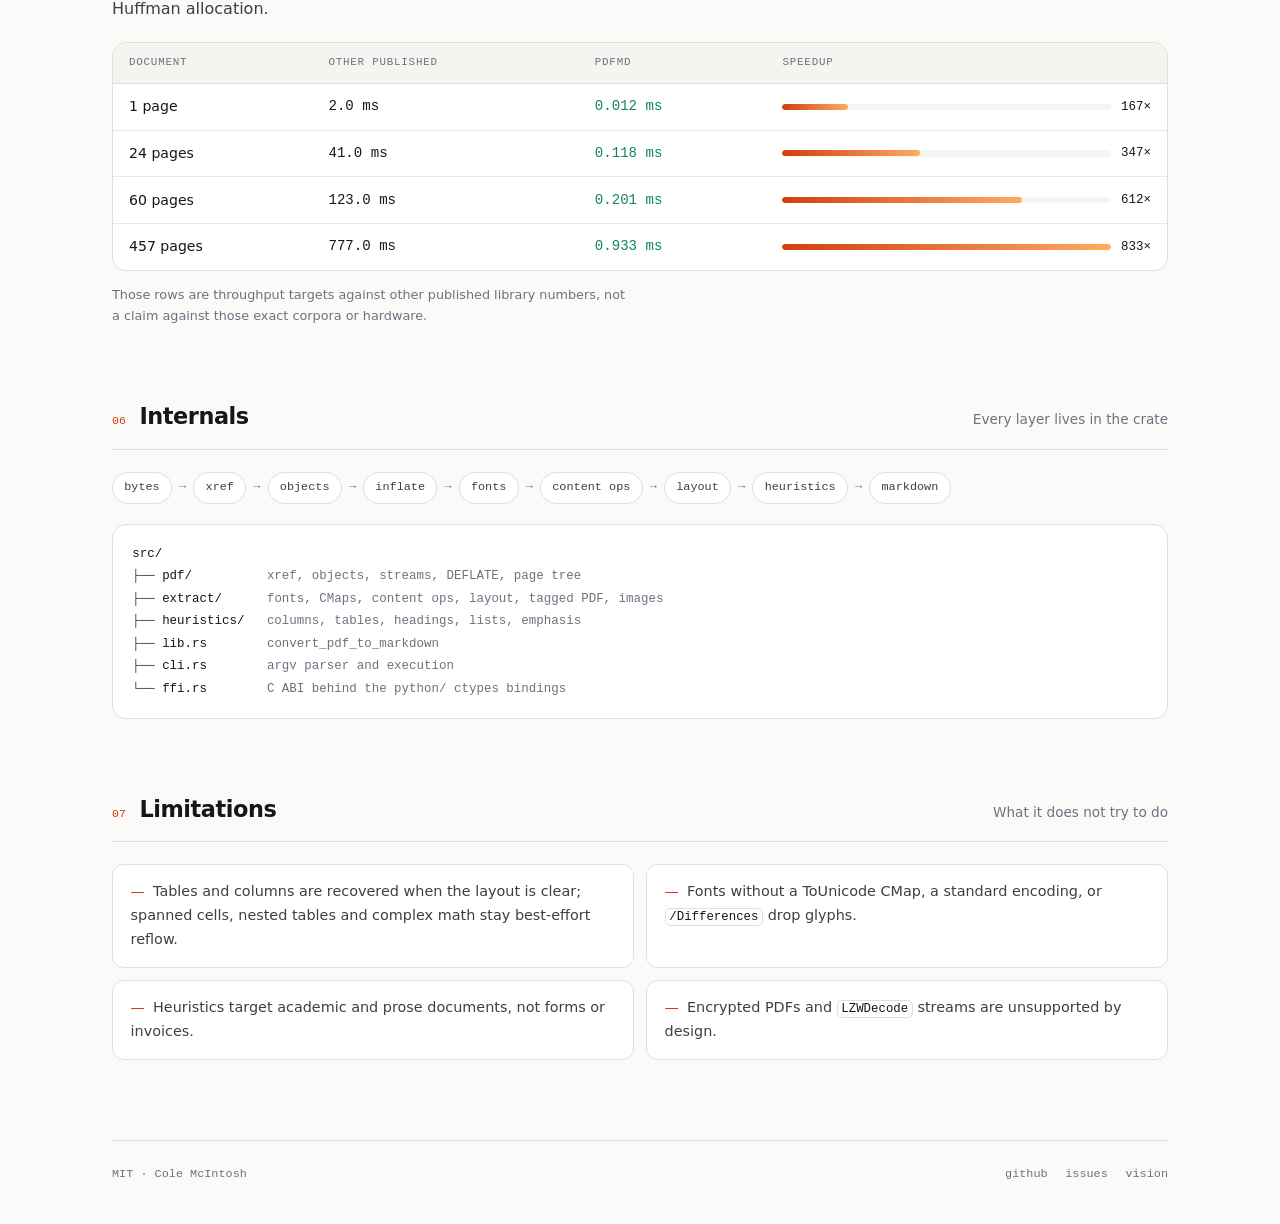
==== commit 913ecade: "docs: cover the Python batch API and CLI README gains the `convert_many` and `python -m pdfmd` secti" ====
--- a/docs/index.html
+++ b/docs/index.html
@@ -202,8 +202,13 @@
 <pre><span class="k">import</span> pdfmd
 
 result = pdfmd.convert_file(<span class="s">"paper.pdf"</span>, image_dir=<span class="s">"figs"</span>)
-print(result.markdown)</pre>
-        </div>
+print(result.markdown)
+
+<span class="c"># a whole batch, one thread per core, results in input order</span>
+batch = pdfmd.convert_many([<span class="s">"a.pdf"</span>, <span class="s">"b.pdf"</span>])</pre>
+        </div>
+        <p class="footnote">An installed wheel puts a <code>pdfmd</code> command on PATH, and
+        <code>python -m pdfmd</code> runs the same flags as the Rust CLI from a checkout.</p>
       </section>
 
       <section id="markdown">
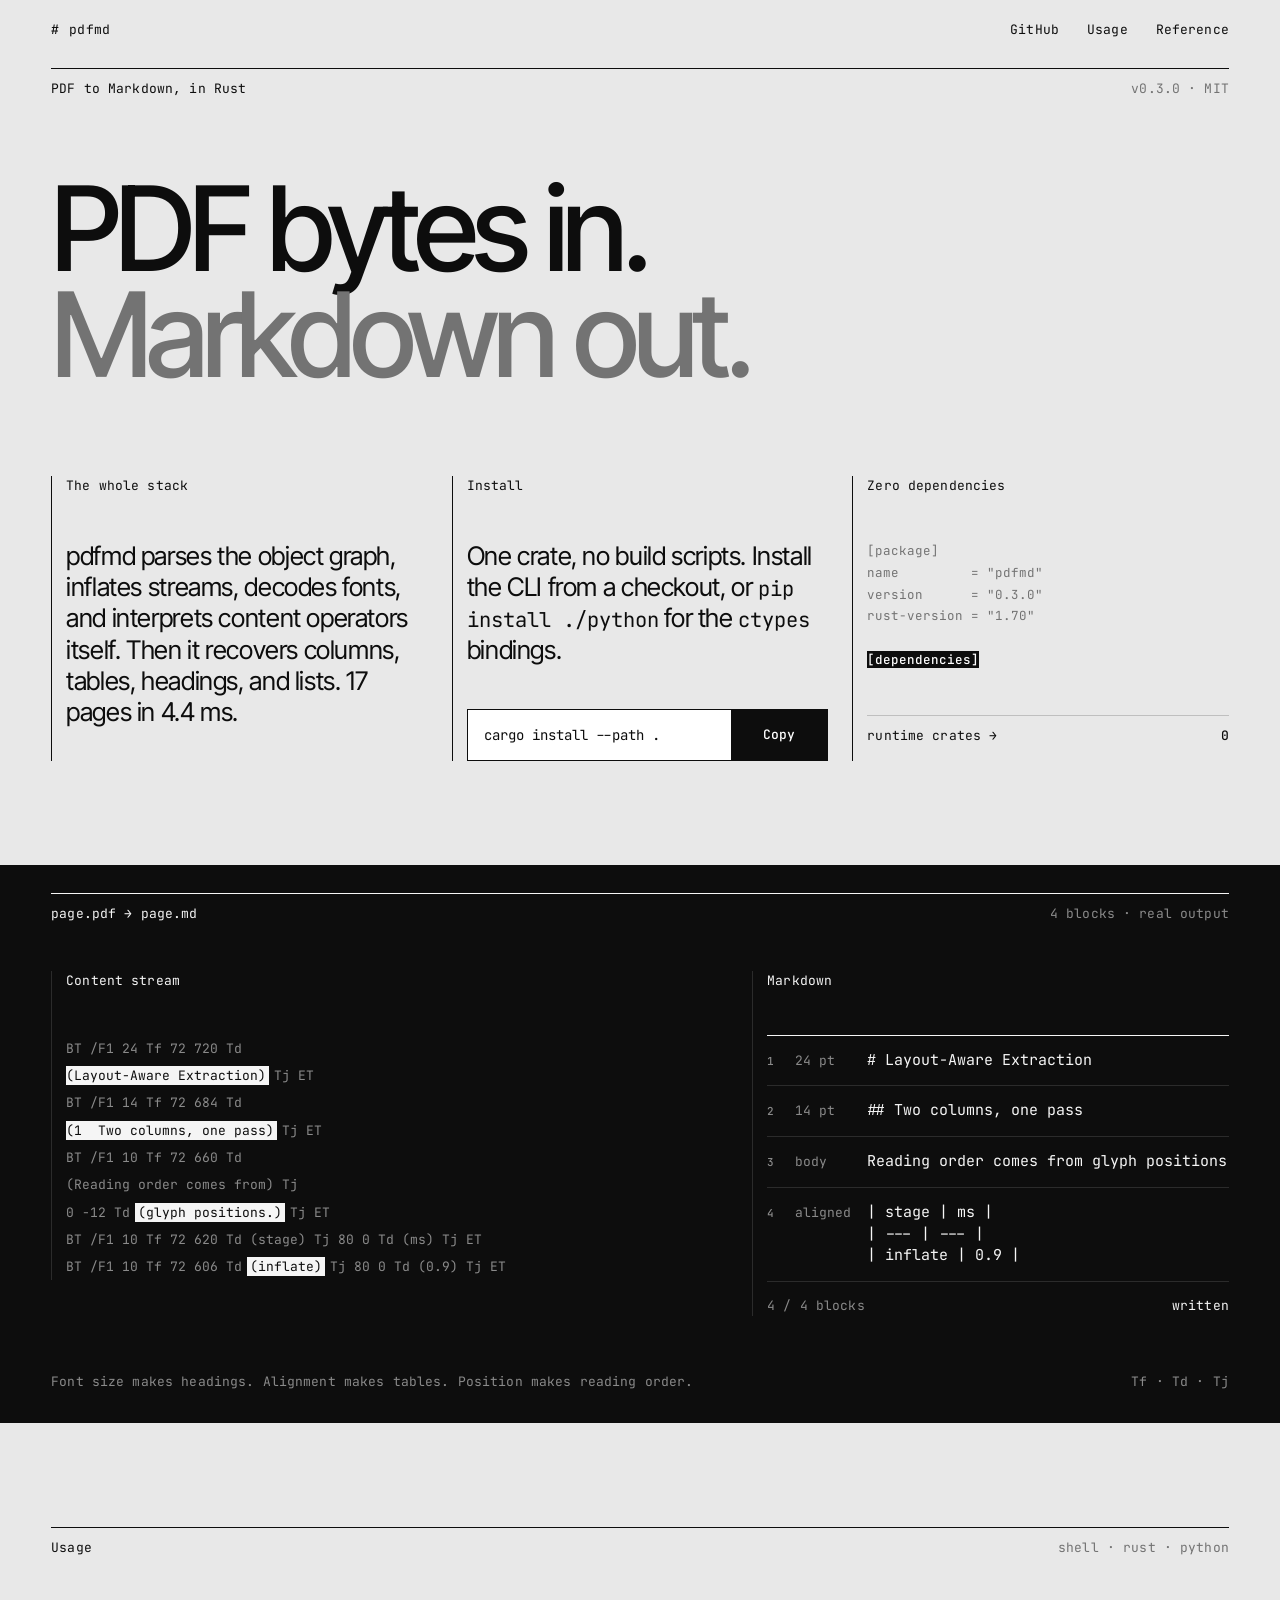
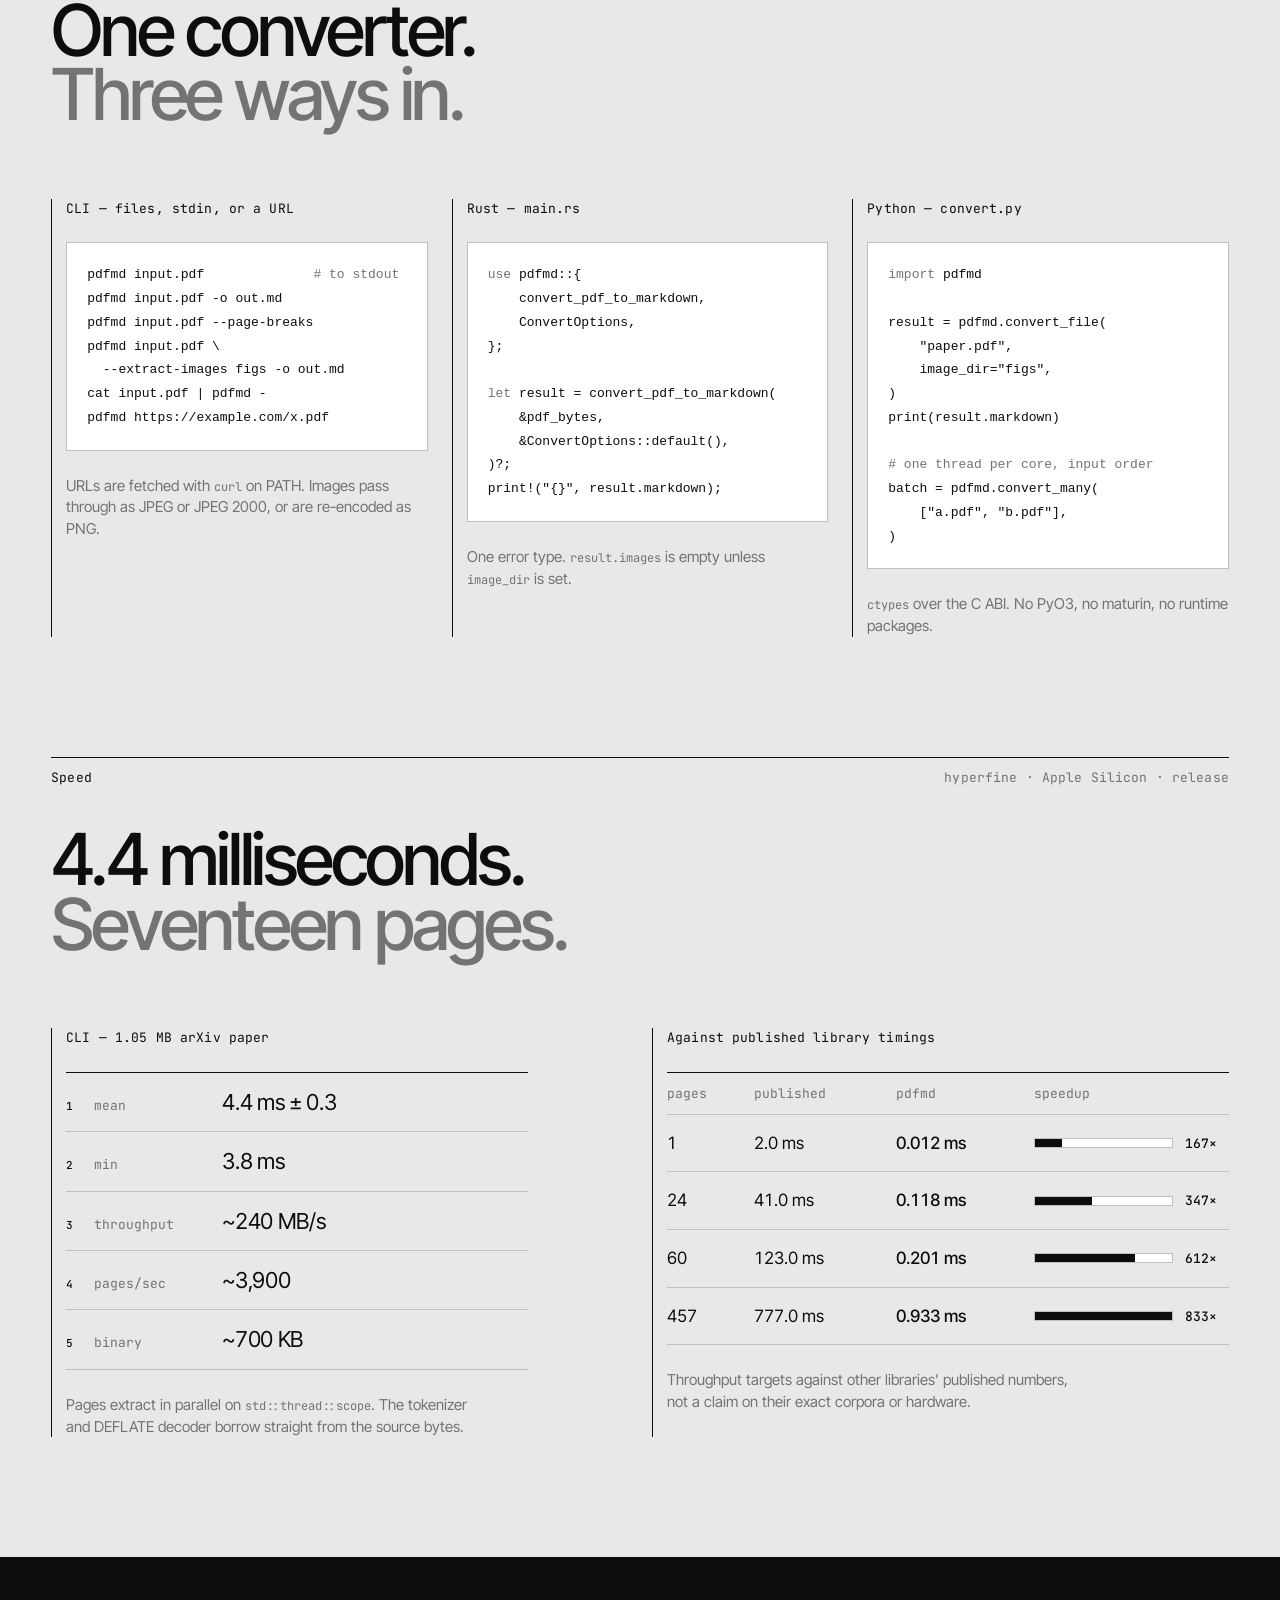
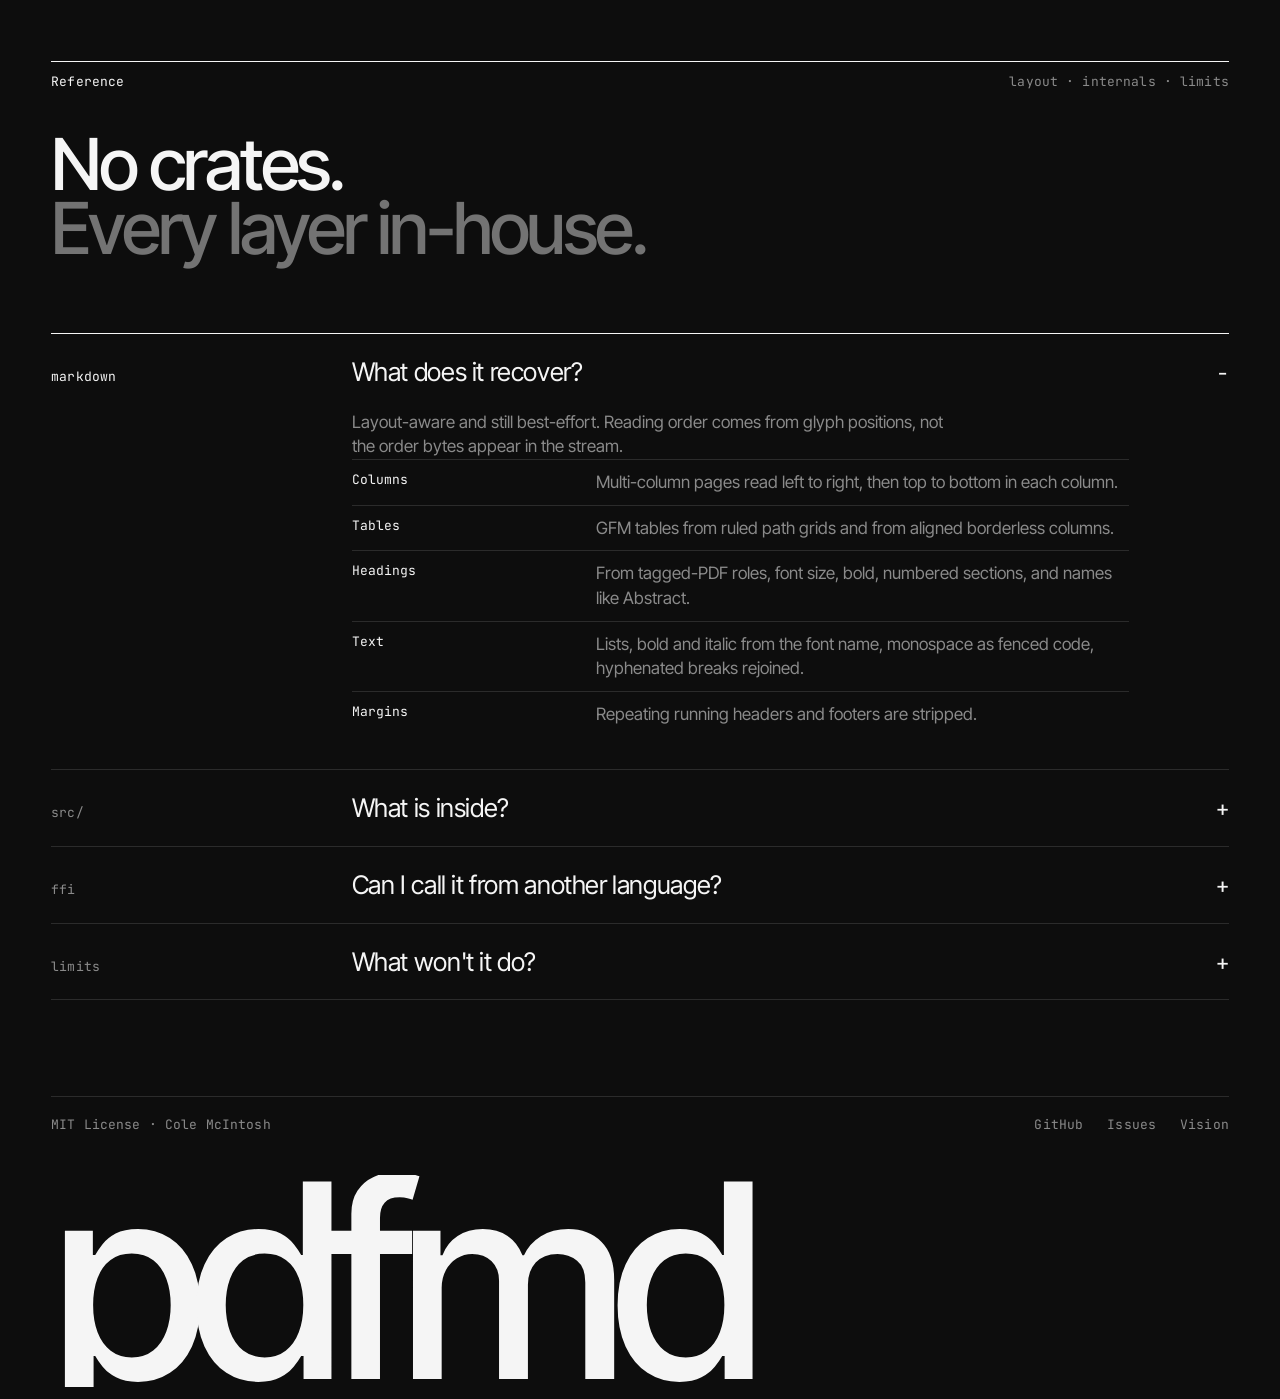
==== commit 6cb91122: "docs: restyle the landing page after openextract Swiss-style grid on a light page with dark bands, m" ====
--- a/docs/index.html
+++ b/docs/index.html
@@ -1,406 +1,319 @@
 <!DOCTYPE html>
-<html lang="en" data-theme="dark">
+<html lang="en">
 <head>
-  <meta charset="utf-8">
-  <meta name="viewport" content="width=device-width, initial-scale=1">
-  <title>pdfmd — fast, zero-dependency PDF to Markdown</title>
-  <meta name="description" content="pdfmd extracts text from PDFs and converts it to Markdown. Written in Rust with zero runtime dependencies.">
-  <link rel="canonical" href="https://colesmcintosh.github.io/pdfmd/">
-  <meta name="theme-color" content="#08090b">
-  <meta property="og:title" content="pdfmd — fast, zero-dependency PDF to Markdown">
-  <meta property="og:description" content="A Rust CLI and library that owns the path from PDF bytes to Markdown. No runtime dependencies.">
-  <meta property="og:url" content="https://colesmcintosh.github.io/pdfmd/">
-  <meta property="og:type" content="website">
-  <meta name="twitter:card" content="summary">
-  <link rel="icon" href="favicon.svg" type="image/svg+xml">
-  <link rel="stylesheet" href="style.css">
-  <script>
-    // Applied before paint so the chosen theme never flashes.
-    try {
-      var t = localStorage.getItem("pdfmd-theme");
-      document.documentElement.dataset.theme =
-        t || (matchMedia("(prefers-color-scheme: light)").matches ? "light" : "dark");
-    } catch (e) {}
-  </script>
+<meta charset="utf-8">
+<meta name="viewport" content="width=device-width, initial-scale=1, viewport-fit=cover">
+<title>pdfmd — fast, zero-dependency PDF to Markdown</title>
+<meta name="description" content="pdfmd converts PDF bytes to Markdown. A Rust CLI and library that owns the whole stack, with zero runtime dependencies.">
+<link rel="canonical" href="https://colesmcintosh.github.io/pdfmd/">
+<meta name="theme-color" content="#E8E8E8">
+<meta property="og:title" content="pdfmd — fast, zero-dependency PDF to Markdown">
+<meta property="og:description" content="A Rust CLI and library that owns the path from PDF bytes to Markdown. No runtime dependencies.">
+<meta property="og:url" content="https://colesmcintosh.github.io/pdfmd/">
+<meta property="og:type" content="website">
+<meta name="twitter:card" content="summary">
+<link rel="icon" href="favicon.svg" type="image/svg+xml">
+<link rel="preconnect" href="https://fonts.googleapis.com">
+<link rel="preconnect" href="https://fonts.gstatic.com" crossorigin>
+<link rel="stylesheet" href="https://fonts.googleapis.com/css2?family=Inter+Tight:wght@400;500&family=JetBrains+Mono:wght@400;500&display=swap">
+<link rel="stylesheet" href="style.css">
 </head>
 <body>
-  <a class="skip" href="#content">Skip to content</a>
-
-  <header class="site-header">
-    <div class="page header-inner">
-      <a class="wordmark" href="./">
-        <span class="glyph" aria-hidden="true">md</span>
-        <span>pdf<b>md</b></span>
-      </a>
-      <nav class="site-nav" aria-label="Site">
-        <a href="#install">Install</a>
-        <a href="#usage">Usage</a>
-        <a href="#markdown">Markdown</a>
-        <a href="#performance">Speed</a>
-        <a class="hide-sm" href="#how">Internals</a>
+<a class="skip" href="#content">Skip to content</a>
+
+<header class="wrap topbar mono">
+  <a class="mark" href="./">pdfmd</a>
+  <nav aria-label="Project">
+    <a href="https://github.com/colesmcintosh/pdfmd">GitHub</a>
+    <a href="#usage">Usage</a>
+    <a href="#reference">Reference</a>
+  </nav>
+</header>
+
+<main id="content">
+<section class="wrap hero">
+  <div class="section-head mono"><span>PDF to Markdown, in Rust</span><span class="dim">v0.3.0 · MIT</span></div>
+  <h1 class="headline">PDF bytes in.<br><span class="quiet">Markdown out.</span></h1>
+  <div class="grid cols">
+    <div class="col c1">
+      <span class="mono">The whole stack</span>
+      <p class="lead">pdfmd parses the object graph, inflates streams, decodes fonts, and interprets content operators itself. Then it recovers columns, tables, headings, and lists. 17 pages in 4.4&nbsp;ms.</p>
+    </div>
+    <div class="col c2">
+      <span class="mono">Install</span>
+      <p class="lead">One crate, no build scripts. Install the CLI from a checkout, or <code>pip install ./python</code> for the <code>ctypes</code> bindings.</p>
+      <div class="install">
+        <code id="install-cmd">cargo install --path .</code>
+        <button class="copy" id="copy-install" type="button">Copy</button>
+      </div>
+    </div>
+    <div class="col c3">
+      <span class="mono">Zero dependencies</span>
+<pre class="manifest" aria-label="Cargo.toml with an empty dependencies table">[package]
+name         = "pdfmd"
+version      = "0.3.0"
+rust-version = "1.70"
+
+<b>[dependencies]</b></pre>
+      <div class="verdict mono"><span>runtime crates →</span><span>0</span></div>
+    </div>
+  </div>
+</section>
+
+<section class="band-dark" aria-label="A content stream being read into Markdown">
+  <div class="wrap field">
+    <div class="section-head mono"><span>page.pdf → page.md</span><span class="dim">4 blocks · real output</span></div>
+    <div class="grid scan-demo">
+      <div class="col doc">
+        <span class="mono">Content stream</span>
+<pre class="doc-lines" id="doc-lines">BT /F1 24 Tf 72 720 Td
+<span class="tok on" data-field="0">(Layout-Aware Extraction)</span> Tj ET
+BT /F1 14 Tf 72 684 Td
+<span class="tok on" data-field="1">(1  Two columns, one pass)</span> Tj ET
+BT /F1 10 Tf 72 660 Td
+(Reading order comes from) Tj
+0 -12 Td <span class="tok on" data-field="2">(glyph positions.)</span> Tj ET
+BT /F1 10 Tf 72 620 Td (stage) Tj 80 0 Td (ms) Tj ET
+BT /F1 10 Tf 72 606 Td <span class="tok on" data-field="3">(inflate)</span> Tj 80 0 Td (0.9) Tj ET<span class="scanline" id="scanline" aria-hidden="true"></span></pre>
+      </div>
+      <div class="col extracted">
+        <span class="mono">Markdown</span>
+        <div>
+          <dl class="scanned" id="scanned">
+            <div class="on"><span class="n">1</span><dt>24 pt</dt><dd># Layout-Aware Extraction</dd></div>
+            <div class="on"><span class="n">2</span><dt>14 pt</dt><dd>## Two columns, one pass</dd></div>
+            <div class="on"><span class="n">3</span><dt>body</dt><dd>Reading order comes from glyph positions.</dd></div>
+            <div class="on"><span class="n">4</span><dt>aligned</dt><dd>| stage | ms |
+| --- | --- |
+| inflate | 0.9 |</dd></div>
+          </dl>
+          <div class="scan-status mono"><span id="scan-count">4 / 4 blocks</span><span id="scan-state" data-state="done">written</span></div>
+        </div>
+      </div>
+    </div>
+    <div class="field-foot mono"><span>Font size makes headings. Alignment makes tables. Position makes reading order.</span><span>Tf · Td · Tj</span></div>
+  </div>
+</section>
+
+<section class="wrap example" id="usage">
+  <div class="section-head mono"><span>Usage</span><span class="dim">shell · rust · python</span></div>
+  <h2 class="headline small">One converter.<br><span class="quiet">Three ways in.</span></h2>
+  <div class="grid cols">
+    <div class="col">
+      <span class="mono">CLI — files, stdin, or a URL</span>
+<pre class="code"><code>pdfmd input.pdf              <span class="d"># to stdout</span>
+pdfmd input.pdf -o out.md
+pdfmd input.pdf --page-breaks
+pdfmd input.pdf \
+  --extract-images figs -o out.md
+cat input.pdf | pdfmd -
+pdfmd https://example.com/x.pdf</code></pre>
+      <p class="note">URLs are fetched with <code>curl</code> on PATH. Images pass through as JPEG or JPEG 2000, or are re-encoded as PNG.</p>
+    </div>
+    <div class="col">
+      <span class="mono">Rust — main.rs</span>
+<pre class="code"><code><span class="d">use</span> pdfmd::{
+    convert_pdf_to_markdown,
+    ConvertOptions,
+};
+
+<span class="d">let</span> result = convert_pdf_to_markdown(
+    &amp;pdf_bytes,
+    &amp;ConvertOptions::default(),
+)?;
+print!("{}", result.markdown);</code></pre>
+      <p class="note">One error type. <code>result.images</code> is empty unless <code>image_dir</code> is set.</p>
+    </div>
+    <div class="col">
+      <span class="mono">Python — convert.py</span>
+<pre class="code"><code><span class="d">import</span> pdfmd
+
+result = pdfmd.convert_file(
+    "paper.pdf",
+    image_dir="figs",
+)
+print(result.markdown)
+
+<span class="d"># one thread per core, input order</span>
+batch = pdfmd.convert_many(
+    ["a.pdf", "b.pdf"],
+)</code></pre>
+      <p class="note"><code>ctypes</code> over the C ABI. No PyO3, no maturin, no runtime packages.</p>
+    </div>
+  </div>
+</section>
+
+<section class="wrap speed" id="speed">
+  <div class="section-head mono"><span>Speed</span><span class="dim">hyperfine · Apple Silicon · release</span></div>
+  <h2 class="headline small">4.4 milliseconds.<br><span class="quiet">Seventeen pages.</span></h2>
+  <div class="grid cols">
+    <div class="col c1">
+      <span class="mono">CLI — 1.05 MB arXiv paper</span>
+      <dl class="readout">
+        <div><span class="n">1</span><dt>mean</dt><dd>4.4 ms ± 0.3</dd></div>
+        <div><span class="n">2</span><dt>min</dt><dd>3.8 ms</dd></div>
+        <div><span class="n">3</span><dt>throughput</dt><dd>~240 MB/s</dd></div>
+        <div><span class="n">4</span><dt>pages/sec</dt><dd>~3,900</dd></div>
+        <div><span class="n">5</span><dt>binary</dt><dd>~700 KB</dd></div>
+      </dl>
+      <p class="note">Pages extract in parallel on <code>std::thread::scope</code>. The tokenizer and DEFLATE decoder borrow straight from the source bytes.</p>
+    </div>
+    <div class="col c2">
+      <span class="mono">Against published library timings</span>
+      <div class="table-wrap">
+        <table class="versus">
+          <thead>
+            <tr><th scope="col">pages</th><th scope="col">published</th><th scope="col">pdfmd</th><th scope="col">speedup</th></tr>
+          </thead>
+          <tbody>
+            <tr><td>1</td><td>2.0 ms</td><td class="ours">0.012 ms</td><td><span class="bar"><span class="track"><span class="fill" style="--w:20%"></span></span><span class="num">167×</span></span></td></tr>
+            <tr><td>24</td><td>41.0 ms</td><td class="ours">0.118 ms</td><td><span class="bar"><span class="track"><span class="fill" style="--w:42%"></span></span><span class="num">347×</span></span></td></tr>
+            <tr><td>60</td><td>123.0 ms</td><td class="ours">0.201 ms</td><td><span class="bar"><span class="track"><span class="fill" style="--w:73%"></span></span><span class="num">612×</span></span></td></tr>
+            <tr><td>457</td><td>777.0 ms</td><td class="ours">0.933 ms</td><td><span class="bar"><span class="track"><span class="fill" style="--w:100%"></span></span><span class="num">833×</span></span></td></tr>
+          </tbody>
+        </table>
+      </div>
+      <p class="note">Throughput targets against other libraries' published numbers, not a claim on their exact corpora or hardware.</p>
+    </div>
+  </div>
+</section>
+
+<section class="band-dark" id="reference">
+  <div class="wrap reference">
+    <div class="section-head mono"><span>Reference</span><span class="dim">layout · internals · limits</span></div>
+    <h2 class="headline small">No crates.<br><span class="quiet">Every layer in-house.</span></h2>
+    <div class="ref-list">
+      <details open>
+        <summary class="grid"><span class="key mono">markdown</span><span class="question">What does it recover?</span><span class="sign" aria-hidden="true"></span></summary>
+        <div class="answer grid">
+          <p>Layout-aware and still best-effort. Reading order comes from glyph positions, not the order bytes appear in the stream.</p>
+          <dl class="spec">
+            <div><dt>Columns</dt><dd>Multi-column pages read left to right, then top to bottom in each column.</dd></div>
+            <div><dt>Tables</dt><dd>GFM tables from ruled path grids and from aligned borderless columns.</dd></div>
+            <div><dt>Headings</dt><dd>From tagged-PDF roles, font size, bold, numbered sections, and names like Abstract.</dd></div>
+            <div><dt>Text</dt><dd>Lists, bold and italic from the font name, monospace as fenced code, hyphenated breaks rejoined.</dd></div>
+            <div><dt>Margins</dt><dd>Repeating running headers and footers are stripped.</dd></div>
+          </dl>
+        </div>
+      </details>
+      <details>
+        <summary class="grid"><span class="key mono">src/</span><span class="question">What is inside?</span><span class="sign" aria-hidden="true"></span></summary>
+        <div class="answer grid">
+          <p>bytes → xref → objects → inflate → fonts → content ops → layout → heuristics → markdown.</p>
+          <dl class="spec">
+            <div><dt>pdf/</dt><dd>xref, objects, streams, DEFLATE, page tree.</dd></div>
+            <div><dt>extract/</dt><dd>Fonts, CMaps, content operators, layout, tagged PDF, images.</dd></div>
+            <div><dt>heuristics/</dt><dd>Columns, tables, headings, lists, emphasis.</dd></div>
+            <div><dt>lib.rs</dt><dd>convert_pdf_to_markdown.</dd></div>
+            <div><dt>ffi.rs</dt><dd>The C ABI behind the python/ bindings.</dd></div>
+          </dl>
+        </div>
+      </details>
+      <details>
+        <summary class="grid"><span class="key mono">ffi</span><span class="question">Can I call it from another language?</span><span class="sign" aria-hidden="true"></span></summary>
+        <div class="answer grid">
+          <p>The crate builds a cdylib. Anything that can call C can use it. Buffers are pointer and length pairs with no implied NUL, and every result is freed once.</p>
+<pre><code>PdfmdResult *r = pdfmd_convert(bytes, len, false, NULL);
+<span class="d">if</span> (r-&gt;error) fwrite(r-&gt;error, 1, r-&gt;error_len, stderr);
+<span class="d">else</span>          fwrite(r-&gt;markdown, 1, r-&gt;markdown_len, stdout);
+pdfmd_result_free(r);</code></pre>
+        </div>
+      </details>
+      <details>
+        <summary class="grid"><span class="key mono">limits</span><span class="question">What won't it do?</span><span class="sign" aria-hidden="true"></span></summary>
+        <div class="answer grid">
+          <p>It targets academic and prose documents, not forms or invoices.</p>
+          <dl class="spec">
+            <div><dt>Layout</dt><dd>Spanned cells, nested tables, and complex math stay best-effort reflow.</dd></div>
+            <div><dt>Fonts</dt><dd>Fonts without a ToUnicode CMap, a standard encoding, or /Differences drop glyphs.</dd></div>
+            <div><dt>By design</dt><dd>Encrypted PDFs and LZWDecode streams return an error.</dd></div>
+          </dl>
+        </div>
+      </details>
+    </div>
+  </div>
+
+  <footer class="wrap">
+    <div class="footer-row mono">
+      <span>MIT License · Cole McIntosh</span>
+      <nav aria-label="Footer">
         <a href="https://github.com/colesmcintosh/pdfmd">GitHub</a>
-        <button class="icon-btn theme-toggle" type="button" aria-label="Toggle color theme">
-          <svg class="moon" viewBox="0 0 24 24" fill="none" stroke="currentColor" stroke-width="1.8" stroke-linecap="round" stroke-linejoin="round" aria-hidden="true"><path d="M21 12.8A9 9 0 1 1 11.2 3a7 7 0 0 0 9.8 9.8Z"/></svg>
-          <svg class="sun" viewBox="0 0 24 24" fill="none" stroke="currentColor" stroke-width="1.8" stroke-linecap="round" stroke-linejoin="round" aria-hidden="true"><circle cx="12" cy="12" r="4"/><path d="M12 2v2M12 20v2M4.9 4.9l1.4 1.4M17.7 17.7l1.4 1.4M2 12h2M20 12h2M4.9 19.1l1.4-1.4M17.7 6.3l1.4-1.4"/></svg>
-        </button>
+        <a href="https://github.com/colesmcintosh/pdfmd/issues">Issues</a>
+        <a href="https://github.com/colesmcintosh/pdfmd/blob/main/VISION.md">Vision</a>
       </nav>
     </div>
-  </header>
-
-  <div class="page">
-    <main id="content">
-      <section class="hero">
-        <p class="badge">
-          <span class="dot" aria-hidden="true"></span>
-          v0.3.0
-          <span class="sep" aria-hidden="true">/</span>
-          Rust CLI &amp; library
-          <span class="sep" aria-hidden="true">/</span>
-          MIT
-        </p>
-        <h1>PDF to Markdown in <em>milliseconds</em>.</h1>
-        <p class="lede">
-          <code>pdfmd</code> parses the object graph, inflates streams, decodes fonts and
-          interprets content operators itself — then recovers columns, tables, headings
-          and lists. <code>[dependencies]</code> is empty.
-        </p>
-
-        <div class="cta">
-          <button class="copy-cmd" type="button" data-copy="cargo install --path .">
-            <span class="prompt" aria-hidden="true">$</span>
-            <span>cargo install --path .</span>
-            <span class="label">copy</span>
-          </button>
-          <a class="btn-ghost" href="https://github.com/colesmcintosh/pdfmd">
-            <svg viewBox="0 0 16 16" fill="currentColor" aria-hidden="true"><path d="M8 0C3.58 0 0 3.58 0 8a8 8 0 0 0 5.47 7.59c.4.07.55-.17.55-.38l-.01-1.49c-2.01.37-2.53-.49-2.69-.94-.09-.23-.48-.94-.82-1.13-.28-.15-.68-.52-.01-.53.63-.01 1.08.58 1.23.82.72 1.21 1.87.87 2.33.66.07-.52.28-.87.51-1.07-1.78-.2-3.64-.89-3.64-3.95 0-.87.31-1.59.82-2.15-.08-.2-.36-1.02.08-2.12 0 0 .67-.21 2.2.82a7.4 7.4 0 0 1 2-.27c.68 0 1.36.09 2 .27 1.53-1.04 2.2-.82 2.2-.82.44 1.1.16 1.92.08 2.12.51.56.82 1.27.82 2.15 0 3.07-1.87 3.75-3.65 3.95.29.25.54.73.54 1.48l-.01 2.2c0 .21.15.46.55.38A8 8 0 0 0 16 8c0-4.42-3.58-8-8-8Z"/></svg>
-            View source
-          </a>
-        </div>
-
-        <div class="demo" id="demo">
-          <div class="pane">
-            <div class="pane-head"><span>input.pdf</span><span class="tag">1.05 MB · 17 pages</span></div>
-            <div class="pane-body">
-              <div class="sheet" role="img" aria-label="A schematic two-column PDF page with a heading and a table">
-                <i class="t"></i>
-                <div class="cols">
-                  <i style="width:100%"></i><i style="width:92%"></i>
-                  <i style="width:88%"></i><i style="width:97%"></i>
-                  <i style="width:96%"></i><i style="width:74%"></i>
-                  <i style="width:99%"></i><i style="width:93%"></i>
-                  <i style="width:61%"></i><i style="width:90%"></i>
-                </div>
-                <div class="grid" aria-hidden="true">
-                  <i></i><i></i><i></i>
-                  <i></i><i></i><i></i>
-                  <i></i><i></i><i></i>
-                  <i></i><i></i><i></i>
-                </div>
-                <div class="cols">
-                  <i style="width:94%"></i><i style="width:83%"></i>
-                  <i style="width:98%"></i><i style="width:91%"></i>
-                  <i style="width:70%"></i><i style="width:96%"></i>
-                </div>
-              </div>
-              <div class="scan" aria-hidden="true"></div>
-            </div>
-          </div>
-
-          <div class="rail">
-            <span class="arrow" aria-hidden="true">
-              <svg viewBox="0 0 24 24" fill="none" stroke="currentColor" stroke-width="2" stroke-linecap="round" stroke-linejoin="round"><path d="M5 12h13M13 6l6 6-6 6"/></svg>
-            </span>
-            <span class="clock" id="clock">4.4</span>
-            <span class="unit">ms</span>
-            <button class="replay" type="button" id="replay">replay</button>
-          </div>
-
-          <div class="pane">
-            <div class="pane-head"><span>output.md</span><span class="tag">stdout</span></div>
-            <div class="pane-body">
-<pre class="md" aria-label="The Markdown pdfmd produces from that page"><span class="ln h" style="--i:0"># Layout-Aware Extraction</span><span class="ln" style="--i:1"> </span><span class="ln h" style="--i:2">## 1  Two columns, one pass</span><span class="ln" style="--i:3"> </span><span class="ln" style="--i:4">Reading order comes from glyph</span><span class="ln" style="--i:5">positions, not the order bytes</span><span class="ln" style="--i:6">appear in the content stream.</span><span class="ln" style="--i:7"> </span><span class="ln g" style="--i:8">| stage   | alloc | ms  |</span><span class="ln g" style="--i:9">| ------- | ----- | --- |</span><span class="ln g" style="--i:10">| inflate | 1     | 0.9 |</span><span class="ln g" style="--i:11">| glyphs  | 0     | 2.1 |</span><span class="ln" style="--i:12"> </span><span class="ln p" style="--i:13">![](figs/fig-1.png)</span></pre>
-            </div>
-          </div>
-        </div>
-        <p class="demo-note">Illustrative output. The timing is the measured mean below.</p>
-
-        <div class="stats" role="list">
-          <div role="listitem"><b>0</b><span>runtime crates</span></div>
-          <div role="listitem"><b>4.4 ms</b><span>mean, 17-page paper</span></div>
-          <div role="listitem"><b>99.04%</b><span>line coverage</span></div>
-          <div role="listitem"><b>~700 KB</b><span>release binary</span></div>
-        </div>
-      </section>
-
-      <section id="install">
-        <div class="sec-head">
-          <span class="idx">01</span>
-          <h2>Install</h2>
-          <p>One crate, no build scripts</p>
-        </div>
-        <div class="grid-2">
-          <div class="code">
-            <div class="code-head"><span>install the CLI</span>
-              <button class="copy" type="button" data-copy="cargo install --path .">copy</button>
-            </div>
-            <pre><span class="k">cargo</span> install --path .</pre>
-          </div>
-          <div class="code">
-            <div class="code-head"><span>or build in place</span>
-              <button class="copy" type="button" data-copy="cargo build --release">copy</button>
-            </div>
-            <pre><span class="k">cargo</span> build --release  <span class="c"># → ./target/release/pdfmd</span></pre>
-          </div>
-        </div>
-      </section>
-
-      <section id="usage">
-        <div class="sec-head">
-          <span class="idx">02</span>
-          <h2>Usage</h2>
-          <p>Files, stdin, or a URL</p>
-        </div>
-        <div class="code">
-          <div class="code-head"><span>shell</span>
-            <button class="copy" type="button" data-copy="pdfmd input.pdf">copy</button>
-          </div>
-<pre><span class="k">pdfmd</span> input.pdf                     <span class="c"># markdown to stdout</span>
-<span class="k">pdfmd</span> input.pdf <span class="f">-o</span> output.md        <span class="c"># write to a file</span>
-<span class="k">pdfmd</span> input.pdf <span class="f">--page-breaks</span>       <span class="c"># insert --- between pages</span>
-<span class="k">pdfmd</span> input.pdf <span class="f">--extract-images</span> figs <span class="f">-o</span> out.md
-<span class="k">cat</span> input.pdf | <span class="k">pdfmd</span> <span class="f">-</span>             <span class="c"># read from stdin</span>
-<span class="k">pdfmd</span> <span class="s">https://example.com/x.pdf</span>     <span class="c"># fetched via curl on PATH</span></pre>
-        </div>
-        <p style="margin-top:1rem">
-          Image extraction passes through JPEG and JPEG 2000 streams, and converts decoded
-          8-bit DeviceGray / DeviceRGB / DeviceCMYK rasters to PNG.
-        </p>
-      </section>
-
-      <section id="library">
-        <div class="sec-head">
-          <span class="idx">03</span>
-          <h2>Library</h2>
-          <p>Same converter, one error type</p>
-        </div>
-        <div class="code">
-          <div class="code-head"><span>main.rs</span>
-            <button class="copy" type="button" data-copy="use pdfmd::{convert_pdf_to_markdown, ConvertOptions};">copy</button>
-          </div>
-<pre><span class="k">use</span> pdfmd::{convert_pdf_to_markdown, ConvertOptions};
-
-<span class="k">let</span> result = convert_pdf_to_markdown(&amp;pdf_bytes, &amp;ConvertOptions::default())?;
-print!(<span class="s">"{}"</span>, result.markdown);</pre>
-        </div>
-        <p class="footnote">The crate also builds a <code>cdylib</code> behind a C ABI, and
-        <code>python/</code> binds it with <code>ctypes</code> — no PyO3, no maturin,
-        no runtime packages.</p>
-        <div class="code">
-          <div class="code-head"><span>convert.py</span>
-            <button class="copy" type="button" data-copy="import pdfmd">copy</button>
-          </div>
-<pre><span class="k">import</span> pdfmd
-
-result = pdfmd.convert_file(<span class="s">"paper.pdf"</span>, image_dir=<span class="s">"figs"</span>)
-print(result.markdown)
-
-<span class="c"># a whole batch, one thread per core, results in input order</span>
-batch = pdfmd.convert_many([<span class="s">"a.pdf"</span>, <span class="s">"b.pdf"</span>])</pre>
-        </div>
-        <p class="footnote">An installed wheel puts a <code>pdfmd</code> command on PATH, and
-        <code>python -m pdfmd</code> runs the same flags as the Rust CLI from a checkout.</p>
-      </section>
-
-      <section id="markdown">
-        <div class="sec-head">
-          <span class="idx">04</span>
-          <h2>Markdown</h2>
-          <p>Layout-aware, still best-effort</p>
-        </div>
-        <ul class="limits">
-          <li>Multi-column pages read left-to-right, then top-to-bottom in each column.</li>
-          <li>GFM tables from ruled path grids and from aligned borderless columns.</li>
-          <li>Headings from tagged-PDF roles, font size, bold, numbered sections, and names such as <code>Abstract</code>.</li>
-          <li>Lists, bold/italic from the font name, monospace as fenced code, running headers stripped.</li>
-          <li>The first paragraph is promoted to <code>#</code> when it is a single-line title.</li>
-        </ul>
-      </section>
-
-      <section id="performance">
-        <div class="sec-head">
-          <span class="idx">05</span>
-          <h2>Speed</h2>
-          <p>~3,900 pages/sec</p>
-        </div>
-        <p>
-          End-to-end CLI on a 1.05 MB, 17-page arXiv paper (Apple Silicon, release,
-          <code>hyperfine --warmup 5 --runs 20 -N</code>): min 3.8 ms, mean 4.4 ms ± 0.3 ms.
-        </p>
-        <p>
-          Pages extract in parallel via <code>std::thread::scope</code>, fonts are parsed once and
-          cached document-wide, and the content-stream tokenizer and DEFLATE decoder borrow
-          operands straight out of the source bytes — no per-operator or per-Huffman allocation.
-        </p>
-        <div class="perf">
-          <div class="table-wrap">
-            <table>
-              <thead>
-                <tr>
-                  <th scope="col">document</th>
-                  <th scope="col">other published</th>
-                  <th scope="col">pdfmd</th>
-                  <th scope="col" class="bar-cell">speedup</th>
-                </tr>
-              </thead>
-              <tbody>
-                <tr>
-                  <td>1 page</td><td>2.0 ms</td><td class="ours">0.012 ms</td>
-                  <td class="bar-cell"><span class="bar"><span class="track"><span class="fill" style="--w:20%"></span></span><span class="num">167×</span></span></td>
-                </tr>
-                <tr>
-                  <td>24 pages</td><td>41.0 ms</td><td class="ours">0.118 ms</td>
-                  <td class="bar-cell"><span class="bar"><span class="track"><span class="fill" style="--w:42%"></span></span><span class="num">347×</span></span></td>
-                </tr>
-                <tr>
-                  <td>60 pages</td><td>123.0 ms</td><td class="ours">0.201 ms</td>
-                  <td class="bar-cell"><span class="bar"><span class="track"><span class="fill" style="--w:73%"></span></span><span class="num">612×</span></span></td>
-                </tr>
-                <tr>
-                  <td>457 pages</td><td>777.0 ms</td><td class="ours">0.933 ms</td>
-                  <td class="bar-cell"><span class="bar"><span class="track"><span class="fill" style="--w:100%"></span></span><span class="num">833×</span></span></td>
-                </tr>
-              </tbody>
-            </table>
-          </div>
-        </div>
-        <p class="footnote">
-          Those rows are throughput targets against other published library numbers, not a
-          claim against those exact corpora or hardware.
-        </p>
-      </section>
-
-      <section id="how">
-        <div class="sec-head">
-          <span class="idx">06</span>
-          <h2>Internals</h2>
-          <p>Every layer lives in the crate</p>
-        </div>
-        <div class="pipeline" role="img" aria-label="Pipeline: bytes, xref, objects, inflate, fonts, content ops, layout, heuristics, markdown">
-          <span>bytes</span><span class="sep">→</span>
-          <span>xref</span><span class="sep">→</span>
-          <span>objects</span><span class="sep">→</span>
-          <span>inflate</span><span class="sep">→</span>
-          <span>fonts</span><span class="sep">→</span>
-          <span>content ops</span><span class="sep">→</span>
-          <span>layout</span><span class="sep">→</span>
-          <span>heuristics</span><span class="sep">→</span>
-          <span>markdown</span>
-        </div>
-        <div class="arch" role="img" aria-label="Source layout of the pdfmd crate"><b>src/</b>
-├── <b>pdf/</b>          <i>xref, objects, streams, DEFLATE, page tree</i>
-├── <b>extract/</b>      <i>fonts, CMaps, content ops, layout, tagged PDF, images</i>
-├── <b>heuristics/</b>   <i>columns, tables, headings, lists, emphasis</i>
-├── <b>lib.rs</b>        <i>convert_pdf_to_markdown</i>
-├── <b>cli.rs</b>        <i>argv parser and execution</i>
-└── <b>ffi.rs</b>        <i>C ABI behind the python/ ctypes bindings</i></div>
-      </section>
-
-      <section id="limits">
-        <div class="sec-head">
-          <span class="idx">07</span>
-          <h2>Limitations</h2>
-          <p>What it does not try to do</p>
-        </div>
-        <ul class="limits">
-          <li>Tables and columns are recovered when the layout is clear; spanned cells, nested tables and complex math stay best-effort reflow.</li>
-          <li>Fonts without a ToUnicode CMap, a standard encoding, or <code>/Differences</code> drop glyphs.</li>
-          <li>Heuristics target academic and prose documents, not forms or invoices.</li>
-          <li>Encrypted PDFs and <code>LZWDecode</code> streams are unsupported by design.</li>
-        </ul>
-      </section>
-    </main>
-
-    <footer class="site-footer">
-      <span>MIT · Cole McIntosh</span>
-      <nav aria-label="Footer">
-        <a href="https://github.com/colesmcintosh/pdfmd">github</a>
-        <a href="https://github.com/colesmcintosh/pdfmd/issues">issues</a>
-        <a href="https://github.com/colesmcintosh/pdfmd/blob/main/VISION.md">vision</a>
-      </nav>
-    </footer>
-  </div>
-
-  <script>
-    (function () {
-      var root = document.documentElement;
-
-      // Theme toggle.
-      var toggle = document.querySelector(".theme-toggle");
-      if (toggle) {
-        toggle.addEventListener("click", function () {
-          var next = root.dataset.theme === "light" ? "dark" : "light";
-          root.dataset.theme = next;
-          try { localStorage.setItem("pdfmd-theme", next); } catch (e) {}
-        });
+    <p class="footer-mark" aria-hidden="true">pdfmd</p>
+  </footer>
+</section>
+</main>
+
+<script>
+  document.getElementById("copy-install").addEventListener("click", async (event) => {
+    const button = event.currentTarget;
+    const command = document.getElementById("install-cmd");
+    try {
+      await navigator.clipboard.writeText(command.textContent);
+      button.textContent = "Copied";
+    } catch {
+      const range = document.createRange();
+      range.selectNodeContents(command);
+      const selection = window.getSelection();
+      selection.removeAllRanges();
+      selection.addRange(range);
+      button.textContent = "Selected";
+    }
+    setTimeout(() => { button.textContent = "Copy"; }, 1600);
+  });
+
+  // A scan line reads the content stream; each text run it passes writes its Markdown block.
+  (() => {
+    const lines = document.getElementById("doc-lines");
+    const scanline = document.getElementById("scanline");
+    const tokens = [...lines.querySelectorAll(".tok")];
+    const rows = [...document.getElementById("scanned").children];
+    const count = document.getElementById("scan-count");
+    const state = document.getElementById("scan-state");
+    const scanMs = 3200, holdMs = 3400, resetMs = 700;
+    const cycleMs = scanMs + holdMs + resetMs;
+    // Start inside the hold so the first frame shows the finished result.
+    const startOffsetMs = scanMs + 400;
+    let shown = -1;
+
+    function show(found, scanY) {
+      if (found !== shown) {
+        shown = found;
+        tokens.forEach(token => token.classList.toggle("on", Number(token.dataset.field) < found));
+        rows.forEach((row, index) => row.classList.toggle("on", index < found));
+        count.textContent = `${found} / ${rows.length} blocks`;
+        state.textContent = found === rows.length ? "written" : "reading";
+        state.dataset.state = found === rows.length ? "done" : "reading";
       }
-
-      // Hairline under the header only once the page has moved.
-      var header = document.querySelector(".site-header");
-      var onScroll = function () {
-        header.classList.toggle("is-stuck", window.scrollY > 8);
-      };
-      addEventListener("scroll", onScroll, { passive: true });
-      onScroll();
-
-      // Copy buttons.
-      document.querySelectorAll("[data-copy]").forEach(function (btn) {
-        var label = btn.querySelector(".label") || btn;
-        var idle = label.textContent;
-        btn.addEventListener("click", function () {
-          navigator.clipboard.writeText(btn.dataset.copy).then(function () {
-            label.textContent = "copied";
-            btn.classList.add("is-copied");
-            setTimeout(function () {
-              label.textContent = idle;
-              btn.classList.remove("is-copied");
-            }, 1400);
-          }, function () {});
-        });
-      });
-
-      // The convert demo: scan the page, reveal the markdown, count the clock up.
-      var demo = document.getElementById("demo");
-      var clock = document.getElementById("clock");
-      var still = matchMedia("(prefers-reduced-motion: reduce)").matches;
-      var timer;
-
-      if (!still) demo.classList.add("is-armed");
-
-      function run() {
-        if (still) { clock.textContent = "4.4"; return; }
-        demo.classList.remove("is-running");
-        void demo.offsetWidth; // restart the CSS animations
-        demo.classList.add("is-running");
-
-        clearInterval(timer);
-        var start = performance.now();
-        timer = setInterval(function () {
-          var t = Math.min((performance.now() - start) / 1150, 1);
-          clock.textContent = (t * 4.4).toFixed(1);
-          if (t === 1) clearInterval(timer);
-        }, 40);
+      scanline.style.opacity = scanY === null ? "0" : "1";
+      if (scanY !== null) scanline.style.transform = `translateY(${scanY}px)`;
+    }
+
+    function blocksAbove(scanY) {
+      return tokens.filter(token => token.offsetTop + token.offsetHeight / 2 <= scanY).length;
+    }
+
+    function frame(time) {
+      const t = (time + startOffsetMs) % cycleMs;
+      const height = lines.scrollHeight;
+      if (t < scanMs) {
+        const scanY = (t / scanMs) * height;
+        show(blocksAbove(scanY), scanY);
+      } else if (t < scanMs + holdMs) {
+        show(rows.length, null);
+      } else {
+        show(0, null);
       }
-
-      document.getElementById("replay").addEventListener("click", run);
-
-      if ("IntersectionObserver" in window) {
-        new IntersectionObserver(function (entries, obs) {
-          if (entries[0].isIntersecting) { run(); obs.disconnect(); }
-        }, { threshold: 0.2 }).observe(demo);
-      } else {
-        run();
-      }
-    })();
-  </script>
+      requestAnimationFrame(frame);
+    }
+
+    if (!window.matchMedia("(prefers-reduced-motion: reduce)").matches) {
+      requestAnimationFrame(frame);
+    }
+  })();
+</script>
 </body>
 </html>
--- a/docs/style.css
+++ b/docs/style.css
@@ -1,1109 +1,206 @@
-/* pdfmd — landing page. No fonts, no frameworks, no requests. */
-
 :root {
-  color-scheme: dark;
-
-  --bg: #08090b;
-  --bg-soft: #0d0f13;
-  --panel: #101319;
-  --panel-2: #141821;
-  --ink: #eceef2;
-  --ink-dim: #b6bcc7;
-  --muted: #7d848f;
-  --rule: #1e232c;
-  --rule-soft: #171b22;
-  --accent: #ff6a3d;
-  --accent-soft: rgba(255, 106, 61, 0.14);
-  --mint: #4fd1a5;
-  --violet: #9d8cff;
-
-  --sans: ui-sans-serif, system-ui, -apple-system, "Segoe UI", Roboto,
-    "Helvetica Neue", Arial, sans-serif;
-  --mono: ui-monospace, "SFMono-Regular", "SF Mono", Menlo, Consolas,
-    "Liberation Mono", monospace;
-
-  --max: 66rem;
-  --radius: 14px;
-  --ease: cubic-bezier(0.2, 0.7, 0.2, 1);
-}
-
-:root[data-theme="light"] {
-  color-scheme: light;
-
-  --bg: #fbfaf8;
-  --bg-soft: #f4f2ee;
-  --panel: #ffffff;
-  --panel-2: #f6f4f0;
-  --ink: #14161a;
-  --ink-dim: #3a3f48;
-  --muted: #6b7280;
-  --rule: #e2ded6;
-  --rule-soft: #ece8e1;
-  --accent: #d1400f;
-  --accent-soft: rgba(209, 64, 15, 0.1);
-  --mint: #12855f;
-  --violet: #6247d6;
-}
-
-*,
-*::before,
-*::after {
-  box-sizing: border-box;
-}
-
-html {
-  scroll-behavior: smooth;
-  scroll-padding-top: 5rem;
-  -webkit-text-size-adjust: 100%;
-}
-
+  --light: #E8E8E8;
+  --paper: #FFFFFF;
+  --ink: #0D0D0D;
+  --gray: #737373;
+  --rule: #BFBFBF;
+  --dark: #0D0D0D;
+  --on-dark: #F5F5F5;
+  --on-dark-gray: #8A8A8A;
+  --dark-rule: #2B2B2B;
+  --sans: "Inter Tight", "Helvetica Neue", Helvetica, Arial, sans-serif;
+  --mono: "JetBrains Mono", ui-monospace, "SF Mono", Menlo, monospace;
+  --gutter: clamp(16px, 4vw, 64px);
+}
+
+* { box-sizing: border-box; }
+html { -webkit-text-size-adjust: 100%; background: var(--dark); }
 body {
   margin: 0;
-  background: var(--bg);
+  background: var(--light);
   color: var(--ink);
-  font-family: var(--sans);
-  font-size: 1rem;
-  line-height: 1.65;
-  -webkit-font-smoothing: antialiased;
-  text-rendering: optimizeLegibility;
-}
-
-/* Ambient wash behind the fold: warm at the top, gone by the first section. */
-body::before {
-  content: "";
-  position: fixed;
-  inset: 0 0 auto;
-  height: 70vh;
-  pointer-events: none;
-  z-index: 0;
-  background:
-    radial-gradient(60rem 30rem at 18% -12%, var(--accent-soft), transparent 65%),
-    radial-gradient(45rem 26rem at 95% -18%, rgba(157, 140, 255, 0.12), transparent 70%);
-}
-
-.page {
-  position: relative;
-  z-index: 1;
-  width: min(var(--max), calc(100% - 2.5rem));
-  margin: 0 auto;
-}
-
-a {
-  color: var(--accent);
-  text-underline-offset: 0.2em;
-  text-decoration-thickness: 1px;
-}
-
-:where(a, button, summary):focus-visible {
-  outline: 2px solid var(--accent);
-  outline-offset: 3px;
-  border-radius: 6px;
-}
-
-code {
-  font-family: var(--mono);
-  font-size: 0.86em;
-}
-
-.skip {
-  position: absolute;
-  left: -999px;
-  top: 0;
-}
-
-.skip:focus {
-  left: 1rem;
-  top: 1rem;
-  z-index: 20;
-  padding: 0.5rem 0.8rem;
-  background: var(--panel);
-  border: 1px solid var(--rule);
-  border-radius: 8px;
-  text-decoration: none;
-}
-
-/* ---------------------------------------------------------------- header */
-
-.site-header {
-  position: sticky;
-  top: 0;
-  z-index: 10;
-  backdrop-filter: blur(14px) saturate(140%);
-  -webkit-backdrop-filter: blur(14px) saturate(140%);
-  background: color-mix(in srgb, var(--bg) 78%, transparent);
-  border-bottom: 1px solid transparent;
-  transition: border-color 0.2s var(--ease);
-}
-
-.site-header.is-stuck {
-  border-bottom-color: var(--rule);
-}
-
-.header-inner {
-  display: flex;
-  align-items: center;
-  gap: 1rem;
-  height: 3.75rem;
-}
-
-.wordmark {
-  display: inline-flex;
-  align-items: center;
-  gap: 0.5rem;
-  font-family: var(--mono);
-  font-size: 0.98rem;
-  font-weight: 700;
-  letter-spacing: -0.01em;
-  color: var(--ink);
-  text-decoration: none;
-}
-
-.wordmark .glyph {
-  display: grid;
-  place-items: center;
-  width: 1.55rem;
-  height: 1.55rem;
-  border-radius: 7px;
-  background: linear-gradient(150deg, var(--accent), #ff9a5c);
-  color: #14100e;
-  font-size: 0.62rem;
-  font-weight: 700;
-  letter-spacing: -0.02em;
-}
-
-.wordmark b {
-  color: var(--accent);
-  font-weight: 700;
-}
-
-.site-nav {
-  display: flex;
-  align-items: center;
-  gap: 1.4rem;
-  margin-left: auto;
-  font-size: 0.85rem;
-}
-
-.site-nav a {
-  color: var(--muted);
-  text-decoration: none;
-  transition: color 0.15s var(--ease);
-}
-
-.site-nav a:hover {
-  color: var(--ink);
-}
-
-.icon-btn {
-  display: grid;
-  place-items: center;
-  width: 2.1rem;
-  height: 2.1rem;
-  padding: 0;
-  color: var(--muted);
-  background: transparent;
-  border: 1px solid var(--rule);
-  border-radius: 9px;
-  cursor: pointer;
-  transition: color 0.15s var(--ease), border-color 0.15s var(--ease),
-    background 0.15s var(--ease);
-}
-
-.icon-btn:hover {
-  color: var(--ink);
-  border-color: var(--muted);
-  background: var(--panel);
-}
-
-.icon-btn svg {
-  width: 1rem;
-  height: 1rem;
-}
-
-:root[data-theme="light"] .theme-toggle .moon,
-.theme-toggle .sun {
-  display: none;
-}
-
-:root[data-theme="light"] .theme-toggle .sun {
-  display: block;
-}
-
-/* ------------------------------------------------------------------ hero */
-
-.hero {
-  padding: 4.5rem 0 1rem;
-}
-
-.badge {
-  display: inline-flex;
-  align-items: center;
-  gap: 0.55rem;
-  padding: 0.3rem 0.7rem 0.3rem 0.55rem;
-  margin: 0 0 1.5rem;
-  font-family: var(--mono);
-  font-size: 0.72rem;
-  letter-spacing: 0.02em;
-  color: var(--ink-dim);
-  background: var(--panel);
-  border: 1px solid var(--rule);
-  border-radius: 999px;
-}
-
-.badge .dot {
-  width: 0.45rem;
-  height: 0.45rem;
-  border-radius: 50%;
-  background: var(--mint);
-  box-shadow: 0 0 0 3px color-mix(in srgb, var(--mint) 18%, transparent);
-}
-
-.badge .sep {
-  color: var(--rule);
-}
-
-.hero h1 {
-  margin: 0 0 1.1rem;
-  max-width: 18ch;
-  font-size: clamp(2.4rem, 6.2vw, 4.1rem);
-  font-weight: 620;
-  line-height: 1.03;
-  letter-spacing: -0.035em;
-}
-
-.hero h1 em {
-  position: relative;
-  font-style: normal;
-  color: var(--accent);
-}
-
-.lede {
-  margin: 0 0 2rem;
-  max-width: 46ch;
-  font-size: clamp(1.02rem, 2.4vw, 1.18rem);
-  color: var(--ink-dim);
-}
-
-.lede code {
-  padding: 0.1em 0.35em;
-  color: var(--ink);
-  background: var(--panel);
-  border: 1px solid var(--rule);
-  border-radius: 5px;
-}
-
-.cta {
-  display: flex;
-  flex-wrap: wrap;
-  align-items: center;
-  gap: 0.75rem;
-}
-
-.copy-cmd {
-  display: inline-flex;
-  align-items: center;
-  gap: 0.75rem;
-  padding: 0.6rem 0.7rem 0.6rem 0.95rem;
-  font-family: var(--mono);
-  font-size: 0.84rem;
-  color: var(--ink);
-  background: var(--panel);
-  border: 1px solid var(--rule);
-  border-radius: 10px;
-  cursor: pointer;
-  transition: border-color 0.15s var(--ease), transform 0.1s var(--ease);
-}
-
-.copy-cmd:hover {
-  border-color: var(--accent);
-  transform: translateY(-1px);
-}
-
-.copy-cmd .prompt {
-  color: var(--accent);
-}
-
-.copy-cmd .label {
-  padding: 0.15rem 0.45rem;
-  font-size: 0.68rem;
-  letter-spacing: 0.06em;
-  text-transform: uppercase;
-  color: var(--muted);
-  background: var(--panel-2);
-  border-radius: 6px;
-}
-
-.copy-cmd.is-copied .label {
-  color: var(--mint);
-}
-
-.btn-ghost {
-  display: inline-flex;
-  align-items: center;
-  gap: 0.5rem;
-  padding: 0.62rem 1rem;
-  font-family: var(--mono);
-  font-size: 0.84rem;
-  color: var(--ink-dim);
-  text-decoration: none;
-  border: 1px solid var(--rule);
-  border-radius: 10px;
-  transition: color 0.15s var(--ease), border-color 0.15s var(--ease),
-    transform 0.1s var(--ease);
-}
-
-.btn-ghost:hover {
-  color: var(--ink);
-  border-color: var(--muted);
-  transform: translateY(-1px);
-}
-
-.btn-ghost svg {
-  width: 1rem;
-  height: 1rem;
-}
-
-/* --------------------------------------------------------------- the demo */
-
-.demo {
-  display: grid;
-  grid-template-columns: 1fr 4.5rem 1fr;
-  align-items: stretch;
-  margin-top: 3.25rem;
-  border: 1px solid var(--rule);
-  border-radius: var(--radius);
-  background: linear-gradient(180deg, var(--panel), var(--bg-soft));
-  overflow: hidden;
-}
-
-.pane {
-  display: flex;
-  flex-direction: column;
-  min-width: 0;
-}
-
-.pane-head {
-  display: flex;
-  align-items: center;
-  gap: 0.5rem;
-  padding: 0.65rem 0.9rem;
-  font-family: var(--mono);
-  font-size: 0.7rem;
-  letter-spacing: 0.06em;
-  text-transform: uppercase;
-  color: var(--muted);
-  border-bottom: 1px solid var(--rule-soft);
-}
-
-.pane-head .tag {
-  margin-left: auto;
-  text-transform: none;
-  letter-spacing: 0;
-  color: var(--muted);
-}
-
-/* Flex, not a fixed height: the markdown sets the row and the sheet fills it. */
-.pane-body {
-  position: relative;
-  flex: 1;
-  min-height: 13rem;
-  padding: 1rem 1.1rem;
-  overflow: hidden;
-}
-
-/* Left pane: a schematic PDF page drawn out of divs. */
-.sheet {
-  display: flex;
-  flex-direction: column;
-  gap: 0.42rem;
-  height: 100%;
-}
-
-.sheet i {
-  display: block;
-  height: 0.42rem;
-  border-radius: 2px;
-  background: currentColor;
-  color: var(--rule);
-  opacity: 0.95;
-}
-
-.sheet .t {
-  height: 0.72rem;
-  width: 62%;
-  color: var(--muted);
-  opacity: 0.55;
-}
-
-.sheet .cols {
-  display: grid;
-  grid-template-columns: 1fr 1fr;
-  gap: 0.42rem 1.1rem;
-  margin-top: 0.15rem;
-}
-
-.sheet .grid {
-  display: grid;
-  grid-template-columns: repeat(3, 1fr);
-  gap: 0.3rem;
-  margin-top: 0.5rem;
-  padding: 0.45rem;
-  border: 1px dashed var(--rule);
-  border-radius: 6px;
-}
-
-.sheet .grid i {
-  height: 0.34rem;
-}
-
-.scan {
-  position: absolute;
-  left: 0;
-  right: 0;
-  top: 0;
-  height: 42%;
-  pointer-events: none;
-  background: linear-gradient(
-    180deg,
-    transparent,
-    color-mix(in srgb, var(--accent) 14%, transparent) 70%,
-    color-mix(in srgb, var(--accent) 55%, transparent)
-  );
-  opacity: 0;
-}
-
-.demo.is-running .scan {
-  animation: scan 1.15s var(--ease) forwards;
-}
-
-@keyframes scan {
-  0% {
-    transform: translateY(-45%);
-    opacity: 0.9;
-  }
-  85% {
-    opacity: 0.9;
-  }
-  100% {
-    transform: translateY(240%);
-    opacity: 0;
-  }
-}
-
-/* Middle rail: the arrow and the clock. */
-.rail {
-  display: flex;
-  flex-direction: column;
-  align-items: center;
-  justify-content: center;
-  gap: 0.6rem;
-  padding: 0.5rem 0;
-  border-left: 1px solid var(--rule-soft);
-  border-right: 1px solid var(--rule-soft);
-  background: color-mix(in srgb, var(--bg) 35%, transparent);
-}
-
-.rail .arrow {
-  display: grid;
-  place-items: center;
-  width: 2rem;
-  height: 2rem;
-  color: var(--accent);
-  border: 1px solid var(--rule);
-  border-radius: 50%;
-  background: var(--panel);
-}
-
-.rail .arrow svg {
-  width: 0.95rem;
-  height: 0.95rem;
-}
-
-.demo.is-running .rail .arrow {
-  animation: pulse 1.15s var(--ease);
-}
-
-@keyframes pulse {
-  0%,
-  100% {
-    box-shadow: 0 0 0 0 transparent;
-  }
-  40% {
-    box-shadow: 0 0 0 8px var(--accent-soft);
-  }
-}
-
-.rail .clock {
-  font-family: var(--mono);
-  font-size: 0.74rem;
-  font-variant-numeric: tabular-nums;
-  color: var(--ink);
-}
-
-.rail .unit {
-  font-family: var(--mono);
-  font-size: 0.62rem;
-  letter-spacing: 0.08em;
-  text-transform: uppercase;
-  color: var(--muted);
-  margin-top: -0.55rem;
-}
-
-.replay {
-  padding: 0.2rem 0.5rem;
-  font-family: var(--mono);
-  font-size: 0.65rem;
-  color: var(--muted);
-  background: transparent;
-  border: 1px solid var(--rule);
-  border-radius: 6px;
-  cursor: pointer;
-  transition: color 0.15s var(--ease), border-color 0.15s var(--ease);
-}
-
-.replay:hover {
-  color: var(--ink);
-  border-color: var(--muted);
-}
-
-/* Right pane: the markdown, revealed line by line. */
-.md {
-  margin: 0;
-  font-family: var(--mono);
-  font-size: 0.76rem;
-  line-height: 1.75;
-  white-space: pre-wrap;
-  word-break: break-word;
-  color: var(--ink-dim);
-}
-
-.md .ln {
-  display: block;
-  min-height: 1.33em;
-}
-
-/* Only hidden once JS has armed the reveal — no script, no blank pane. */
-.demo.is-armed .md .ln {
-  opacity: 0;
-  transform: translateY(3px);
-}
-
-.demo.is-running .md .ln {
-  animation: reveal 0.24s var(--ease) forwards;
-  animation-delay: calc(var(--i) * 0.055s + 0.15s);
-}
-
-@keyframes reveal {
-  to {
-    opacity: 1;
-    transform: none;
-  }
-}
-
-.md .h {
-  color: var(--accent);
-  font-weight: 600;
-}
-
-.md .b {
-  color: var(--ink);
-}
-
-.md .p {
-  color: var(--violet);
-}
-
-.md .g {
-  color: var(--mint);
-}
-
-.demo-note {
-  margin: 0.75rem 0 0;
-  font-family: var(--mono);
-  font-size: 0.7rem;
-  color: var(--muted);
-}
-
-/* ------------------------------------------------------------- stat strip */
-
-.stats {
-  display: grid;
-  grid-template-columns: repeat(4, 1fr);
-  margin: 3.5rem 0 0;
-  border: 1px solid var(--rule);
-  border-radius: var(--radius);
-  overflow: hidden;
-  background: var(--panel);
-}
-
-.stats div {
-  padding: 1.15rem 1.2rem;
-}
-
-.stats div + div {
-  border-left: 1px solid var(--rule);
-}
-
-.stats b {
-  display: block;
-  font-family: var(--mono);
-  font-size: 1.35rem;
-  font-weight: 600;
-  letter-spacing: -0.02em;
-  font-variant-numeric: tabular-nums;
-}
-
-.stats span {
-  display: block;
-  margin-top: 0.15rem;
-  font-size: 0.78rem;
-  color: var(--muted);
-}
-
-/* --------------------------------------------------------------- sections */
-
-section {
-  padding: 4.5rem 0 0;
-  scroll-margin-top: 5rem;
-}
-
-.sec-head {
-  display: flex;
-  align-items: baseline;
-  gap: 0.85rem;
-  margin-bottom: 1.35rem;
-  padding-bottom: 0.85rem;
-  border-bottom: 1px solid var(--rule);
-}
-
-.sec-head .idx {
-  font-family: var(--mono);
-  font-size: 0.72rem;
-  color: var(--accent);
-}
-
-.sec-head h2 {
-  margin: 0;
-  font-size: 1.4rem;
-  font-weight: 600;
-  letter-spacing: -0.02em;
-}
-
-.sec-head p {
-  margin: 0 0 0 auto;
-  font-size: 0.85rem;
-  color: var(--muted);
-  text-align: right;
-}
-
-section > p {
-  margin: 0 0 1rem;
-  max-width: 64ch;
-  color: var(--ink-dim);
-}
-
-section > p code,
-li code {
-  padding: 0.1em 0.3em;
-  color: var(--ink);
-  background: var(--panel);
-  border: 1px solid var(--rule);
-  border-radius: 5px;
-}
-
-.grid-2 {
-  display: grid;
-  grid-template-columns: repeat(2, minmax(0, 1fr));
-  gap: 1rem;
-}
-
-/* ------------------------------------------------------------ code blocks */
-
-.code {
-  margin: 0;
-  background: var(--panel);
-  border: 1px solid var(--rule);
-  border-radius: var(--radius);
-  overflow: hidden;
-}
-
-.code-head {
-  display: flex;
-  align-items: center;
-  gap: 0.6rem;
-  padding: 0.55rem 0.7rem 0.55rem 0.9rem;
-  font-family: var(--mono);
-  font-size: 0.72rem;
-  color: var(--muted);
-  background: var(--panel-2);
-  border-bottom: 1px solid var(--rule);
-}
-
-.code-head .copy {
-  margin-left: auto;
-  padding: 0.2rem 0.5rem;
-  font-family: var(--mono);
-  font-size: 0.68rem;
-  color: var(--muted);
-  background: transparent;
-  border: 1px solid transparent;
-  border-radius: 6px;
-  cursor: pointer;
-  transition: color 0.15s var(--ease), border-color 0.15s var(--ease);
-}
-
-.code-head .copy:hover {
-  color: var(--ink);
-  border-color: var(--rule);
-}
-
-.code-head .copy.is-copied {
-  color: var(--mint);
-}
-
-.code pre {
-  margin: 0;
-  padding: 1rem 1.1rem;
-  overflow-x: auto;
-  font-family: var(--mono);
-  font-size: 0.8rem;
-  line-height: 1.75;
-  color: var(--ink);
-}
-
-.code .c {
-  color: var(--muted);
-}
-
-.code .k {
-  color: var(--violet);
-}
-
-.code .f {
-  color: var(--accent);
-}
-
-.code .s {
-  color: var(--mint);
-}
-
-/* ------------------------------------------------------------ performance */
-
-.perf {
-  margin-top: 1.25rem;
-  border: 1px solid var(--rule);
-  border-radius: var(--radius);
-  background: var(--panel);
-  overflow: hidden;
-}
-
-.table-wrap {
-  overflow-x: auto;
-}
-
-table {
-  width: 100%;
-  border-collapse: collapse;
-  font-size: 0.88rem;
-}
-
-th,
-td {
-  padding: 0.7rem 1rem;
-  text-align: left;
-  vertical-align: middle;
-  white-space: nowrap;
-}
-
-thead th {
-  font-family: var(--mono);
-  font-size: 0.68rem;
-  font-weight: 500;
-  letter-spacing: 0.07em;
-  text-transform: uppercase;
-  color: var(--muted);
-  background: var(--panel-2);
-  border-bottom: 1px solid var(--rule);
-}
-
-tbody tr + tr td {
-  border-top: 1px solid var(--rule-soft);
-}
-
-tbody td:not(:first-child) {
-  font-family: var(--mono);
-  font-variant-numeric: tabular-nums;
-}
-
-td.ours {
-  color: var(--mint);
-}
-
-.bar-cell {
-  width: 38%;
-  min-width: 8rem;
-}
-
-.bar {
-  display: flex;
-  align-items: center;
-  gap: 0.6rem;
-}
-
-.bar .track {
-  flex: 1;
-  height: 0.4rem;
-  border-radius: 999px;
-  background: var(--panel-2);
-  overflow: hidden;
-}
-
-.bar .fill {
-  display: block;
-  height: 100%;
-  width: var(--w);
-  border-radius: 999px;
-  background: linear-gradient(90deg, var(--accent), #ffab5e);
-  transform-origin: left;
-  animation: grow 0.7s var(--ease) both;
-}
-
-@keyframes grow {
-  from {
-    transform: scaleX(0);
-  }
-}
-
-.bar .num {
-  font-family: var(--mono);
-  font-size: 0.78rem;
-  color: var(--ink);
-}
-
-.footnote {
-  margin: 0.85rem 0 0;
-  font-size: 0.8rem;
-  color: var(--muted);
-}
-
-/* ------------------------------------------------------------- how it works */
-
-.pipeline {
-  display: flex;
-  flex-wrap: wrap;
-  align-items: center;
-  gap: 0.45rem;
-  margin-bottom: 1.25rem;
-}
-
-.pipeline span {
-  padding: 0.35rem 0.7rem;
-  font-family: var(--mono);
-  font-size: 0.74rem;
-  color: var(--ink-dim);
-  background: var(--panel);
-  border: 1px solid var(--rule);
-  border-radius: 999px;
-}
-
-.pipeline .sep {
-  padding: 0;
-  color: var(--muted);
-  background: none;
-  border: 0;
-}
-
-.arch {
-  margin: 0;
-  padding: 1.1rem 1.2rem;
-  overflow-x: auto;
-  font-family: var(--mono);
-  font-size: 0.78rem;
-  line-height: 1.8;
-  color: var(--ink-dim);
-  white-space: pre;
-  background: var(--panel);
-  border: 1px solid var(--rule);
-  border-radius: var(--radius);
-}
-
-.arch b {
-  color: var(--ink);
-  font-weight: 500;
-}
-
-.arch i {
-  color: var(--muted);
-  font-style: normal;
-}
-
-/* ------------------------------------------------------------- limitations */
-
-.limits {
-  display: grid;
-  grid-template-columns: repeat(2, minmax(0, 1fr));
-  gap: 0.75rem;
-  margin: 0;
-  padding: 0;
-  list-style: none;
-}
-
-.limits li {
-  padding: 0.95rem 1.1rem;
-  font-size: 0.9rem;
-  color: var(--ink-dim);
-  background: var(--panel);
-  border: 1px solid var(--rule);
-  border-radius: 12px;
-}
-
-.limits li::before {
-  content: "—";
-  margin-right: 0.5rem;
-  color: var(--accent);
-}
-
-/* ------------------------------------------------------------------ footer */
-
-.site-footer {
-  display: flex;
-  flex-wrap: wrap;
-  align-items: center;
-  justify-content: space-between;
-  gap: 0.75rem 1.5rem;
-  margin-top: 5rem;
-  padding: 1.5rem 0 2.5rem;
-  border-top: 1px solid var(--rule);
-  font-family: var(--mono);
-  font-size: 0.74rem;
-  color: var(--muted);
-}
-
-.site-footer a {
-  color: var(--muted);
-  text-decoration: none;
-}
-
-.site-footer a:hover {
-  color: var(--ink);
-}
-
-.site-footer nav {
-  display: flex;
-  gap: 1.1rem;
-}
-
-/* --------------------------------------------------------------- 404 page */
-
-.missing {
-  display: grid;
-  align-content: center;
-  min-height: 72vh;
-  padding: 4rem 0;
-}
-
-/* Grid items blockify, so pin the pill and the buttons to the left edge. */
-.missing > .badge,
-.missing > .cta {
-  justify-self: start;
-}
-
-.missing h1 {
-  margin: 0.75rem 0 0.6rem;
-  font-size: clamp(1.9rem, 5vw, 2.8rem);
-  font-weight: 620;
-  letter-spacing: -0.03em;
-  line-height: 1.1;
-}
-
-.missing p {
-  margin: 0 0 1.5rem;
-  max-width: 46ch;
-  color: var(--ink-dim);
-}
-
-/* ------------------------------------------------------------- responsive */
-
-@media (max-width: 860px) {
-  .demo {
-    grid-template-columns: 1fr;
-  }
-
-  .rail {
-    flex-direction: row;
-    gap: 0.9rem;
-    padding: 0.6rem 0;
-    border: 0;
-    border-top: 1px solid var(--rule-soft);
-    border-bottom: 1px solid var(--rule-soft);
-  }
-
-  .rail .arrow {
-    transform: rotate(90deg);
-  }
-
-  .rail .unit {
-    margin-top: 0;
-  }
-
-  .grid-2,
-  .limits {
-    grid-template-columns: 1fr;
-  }
-}
-
+  font: 400 17px/1.45 var(--sans);
+}
+a { color: inherit; text-decoration: none; }
+a:hover { text-decoration: underline; text-underline-offset: 3px; }
+:focus-visible { outline: 1px solid currentColor; outline-offset: 3px; }
+::selection { background: var(--ink); color: var(--paper); }
+pre { margin: 0; }
+
+.skip { position: absolute; left: -9999px; }
+.skip:focus { left: var(--gutter); top: 8px; background: var(--paper); padding: 6px 10px; }
+
+.wrap { max-width: 1440px; margin: 0 auto; padding-inline: var(--gutter); }
+.band-dark { background: var(--dark); color: var(--on-dark); }
+.band-dark ::selection { background: var(--on-dark); color: var(--dark); }
+
+.mono { font: 400 13px/1.5 var(--mono); letter-spacing: 0.01em; }
+.grid { display: grid; grid-template-columns: repeat(12, minmax(0, 1fr)); column-gap: 24px; }
+
+/* Label row that opens every section */
+.section-head {
+  display: flex; justify-content: space-between; gap: 16px;
+  border-top: 1px solid currentColor; padding-top: 10px;
+}
+.section-head .dim { color: var(--gray); }
+.band-dark .section-head .dim { color: var(--on-dark-gray); }
+
+/* Top bar */
+.topbar { display: flex; flex-wrap: wrap; justify-content: space-between; align-items: center; gap: 12px 24px; padding-block: 20px 28px; }
+.topbar .mark { display: inline-flex; align-items: center; gap: 10px; }
+.topbar .mark::before { content: "#"; font-weight: 500; }
+.topbar nav { display: flex; gap: 28px; }
+
+/* Headlines */
+.headline {
+  font: 500 clamp(52px, 9.2vw, 148px)/0.9 var(--sans);
+  letter-spacing: -0.052em; margin: 0; text-wrap: balance;
+}
+.headline .quiet { color: var(--gray); }
+.headline.small { font-size: clamp(40px, 5.6vw, 84px); letter-spacing: -0.045em; }
+
+/* Columns hanging off a rule */
+.col { border-left: 1px solid currentColor; padding-left: 14px; display: flex; flex-direction: column; gap: 44px; min-width: 0; }
+.lead { font: 400 clamp(21px, 2vw, 27px)/1.22 var(--sans); letter-spacing: -0.015em; margin: 0; }
+.lead code, .note code { font: 400 0.8em var(--mono); letter-spacing: 0; }
+.note { margin: 0; color: var(--gray); font-size: 15px; max-width: 46ch; }
+
+/* Hero */
+.hero { padding-block: 0 104px; }
+.hero .headline { margin-top: clamp(40px, 6vw, 88px); }
+.hero .cols { margin-top: clamp(56px, 7vw, 104px); row-gap: 56px; }
+.hero .c1 { grid-column: 1 / span 4; }
+.hero .c2 { grid-column: 5 / span 4; }
+.hero .c3 { grid-column: 9 / span 4; }
+
+.install { display: grid; grid-template-columns: minmax(0, 1fr) auto; border: 1px solid var(--ink); background: var(--paper); }
+.install code { font: 400 14px/1 var(--mono); padding: 18px 16px; overflow-x: auto; white-space: nowrap; }
+.copy {
+  font: 500 13px/1 var(--mono);
+  min-width: 96px; padding: 0 20px; border: 0;
+  background: var(--ink); color: var(--paper); cursor: pointer;
+}
+.copy:hover { background: #333333; }
+
+.manifest { margin: 0; font: 400 12.5px/1.75 var(--mono); white-space: pre; overflow-x: auto; color: var(--gray); }
+.manifest b { font-weight: 500; color: var(--paper); background: var(--ink); }
+.verdict { display: flex; justify-content: space-between; gap: 12px; border-top: 1px solid var(--rule); padding-top: 10px; }
+.verdict span:last-child { font-weight: 500; }
+
+/* Convert band */
+.field { padding-block: 28px 32px; }
+.scan-demo { margin-top: 48px; row-gap: 48px; align-items: start; }
+.scan-demo .doc { grid-column: 1 / span 6; }
+.scan-demo .extracted { grid-column: 8 / span 5; }
+.band-dark .col { border-left-color: var(--dark-rule); }
+.doc-lines {
+  position: relative; margin: 0; font: 400 13px/2.1 var(--mono);
+  color: var(--on-dark-gray); white-space: pre; overflow: hidden;
+}
+.tok { padding: 1px 3px; margin: 0 -3px; transition: background-color 180ms ease, color 180ms ease; }
+.tok.on { background: var(--on-dark); color: var(--dark); }
+.scanline {
+  position: absolute; left: 0; right: 0; top: 0; height: 1px;
+  background: var(--on-dark); opacity: 0; pointer-events: none;
+}
+.scanline::before {
+  content: ""; position: absolute; left: 0; right: 0; bottom: 1px; height: 36px;
+  background: linear-gradient(to bottom, rgba(245, 245, 245, 0), rgba(245, 245, 245, 0.07));
+}
+.scanned { margin: 0; border-top: 1px solid var(--on-dark); }
+.scanned > div { display: grid; grid-template-columns: 1.75rem 4.5rem minmax(0, 1fr); align-items: baseline; padding-block: 14px; border-bottom: 1px solid var(--dark-rule); }
+.scanned .n { font: 500 11px/1 var(--mono); color: var(--on-dark-gray); }
+.scanned dt { font: 400 13px/1 var(--mono); color: var(--on-dark-gray); }
+.scanned dd { margin: 0; font: 400 15px/1.45 var(--mono); white-space: pre; overflow-x: auto; opacity: 0.18; transform: translateX(-6px); transition: opacity 260ms ease, transform 260ms ease; }
+.scanned > div.on dd { opacity: 1; transform: none; }
+.scan-status { display: flex; justify-content: space-between; gap: 12px; margin-top: 14px; color: var(--on-dark-gray); }
+.scan-status [data-state="done"] { color: var(--on-dark); }
+.field-foot { display: flex; justify-content: space-between; gap: 16px; margin-top: 56px; color: var(--on-dark-gray); }
+
+/* Light content sections */
+.example, .speed { padding-block: 104px 120px; }
+.speed { padding-top: 0; }
+.example .headline, .speed .headline { margin-top: 40px; }
+.example .cols, .speed .cols { margin-top: 72px; row-gap: 56px; }
+.example .col { grid-column: span 4; gap: 24px; }
+.speed .c1 { grid-column: 1 / span 5; gap: 24px; }
+.speed .c2 { grid-column: 7 / span 6; gap: 24px; }
+
+.code { font: 400 13px/1.75 var(--mono); background: var(--paper); border: 1px solid var(--rule); padding: 20px; overflow-x: auto; }
+.code .d { color: var(--gray); }
+
+.readout { margin: 0; border-top: 1px solid var(--ink); }
+.readout > div { display: grid; grid-template-columns: 1.75rem 8rem minmax(0, 1fr); align-items: baseline; padding-block: 16px; border-bottom: 1px solid var(--rule); }
+.readout .n { font: 500 11px/1 var(--mono); }
+.readout dt { font: 400 13px/1 var(--mono); color: var(--gray); }
+.readout dd { margin: 0; font: 400 22px/1.2 var(--sans); letter-spacing: -0.015em; font-variant-numeric: tabular-nums; overflow-wrap: anywhere; }
+
+.versus { width: 100%; border-collapse: collapse; border-top: 1px solid var(--ink); font-variant-numeric: tabular-nums; }
+.versus th { font: 400 13px/1 var(--mono); color: var(--gray); text-align: left; padding: 14px 12px 14px 0; border-bottom: 1px solid var(--rule); }
+.versus td { padding: 16px 12px 16px 0; border-bottom: 1px solid var(--rule); font-size: 17px; white-space: nowrap; }
+.versus td.ours { font-weight: 500; }
+.versus .bar { display: flex; align-items: center; gap: 12px; }
+.versus .track { flex: 1; min-width: 60px; height: 10px; background: var(--paper); border: 1px solid var(--rule); }
+.versus .fill { display: block; height: 100%; width: var(--w); background: var(--ink); }
+.versus .num { font: 500 13px/1 var(--mono); min-width: 4ch; text-align: right; }
+.table-wrap { overflow-x: auto; }
+
+/* Reference */
+.reference { padding-block: 104px 96px; }
+.reference .headline { margin-top: 40px; }
+.ref-list { margin-top: 72px; border-top: 1px solid var(--on-dark); }
+details { border-bottom: 1px solid var(--dark-rule); }
+summary { list-style: none; cursor: pointer; padding-block: 22px; align-items: baseline; }
+summary::-webkit-details-marker { display: none; }
+summary .key { grid-column: 1 / span 3; color: var(--on-dark-gray); }
+summary .question { grid-column: 4 / span 8; font: 400 clamp(20px, 2vw, 26px)/1.25 var(--sans); letter-spacing: -0.015em; }
+summary .sign { grid-column: 12; justify-self: end; font: 400 22px/1 var(--mono); }
+summary .sign::before { content: "+"; }
+details[open] summary .sign::before { content: "\2212"; }
+details[open] summary .key { color: var(--on-dark); }
+summary:hover .question { text-decoration: underline; text-decoration-thickness: 1px; text-underline-offset: 5px; }
+.answer { padding-block: 0 32px; }
+.answer > * { grid-column: 4 / span 8; }
+.answer > * + * { margin-top: 22px; }
+.answer p { margin: 0; color: var(--on-dark-gray); max-width: 60ch; }
+.answer pre { font: 400 13px/1.75 var(--mono); overflow-x: auto; border-left: 1px solid var(--on-dark); padding: 4px 0 4px 16px; }
+.answer .d { color: var(--on-dark-gray); }
+.spec { margin: 0; }
+.spec > div { display: grid; grid-template-columns: minmax(0, 14rem) minmax(0, 1fr); gap: 20px; padding-block: 10px; border-top: 1px solid var(--dark-rule); }
+.spec dt { font: 400 13px/1.6 var(--mono); }
+.spec dd { margin: 0; color: var(--on-dark-gray); }
+
+/* Footer */
+footer { padding-block: 0 24px; }
+.footer-row { display: flex; flex-wrap: wrap; justify-content: space-between; gap: 12px 28px; border-top: 1px solid var(--dark-rule); padding-top: 18px; color: var(--on-dark-gray); }
+.footer-row nav { display: flex; gap: 24px; }
+.footer-row a:hover { color: var(--on-dark); }
+.footer-mark {
+  margin: 40px 0 0; font: 500 clamp(64px, 21.2vw, 318px)/0.78 var(--sans);
+  letter-spacing: -0.065em; white-space: nowrap; overflow: hidden; color: var(--on-dark);
+}
+
+/* 404 */
+.missing { min-height: 70vh; padding-bottom: 104px; }
+.missing .headline { margin-top: clamp(40px, 6vw, 88px); }
+.missing .lead { margin-top: 48px; max-width: 34ch; }
+
+@media (max-width: 1000px) {
+  .hero .c1, .hero .c2 { grid-column: span 6; }
+  .hero .c3 { grid-column: 1 / -1; }
+  .example .col, .speed .c1, .speed .c2 { grid-column: 1 / -1; }
+  .scan-demo .doc, .scan-demo .extracted { grid-column: 1 / -1; }
+  summary .key { grid-column: 1 / -1; }
+  summary .question { grid-column: 1 / span 11; }
+  .answer > * { grid-column: 1 / -1; }
+}
 @media (max-width: 640px) {
-  .site-nav {
-    gap: 1rem;
-    font-size: 0.8rem;
-  }
-
-  .site-nav .hide-sm {
-    display: none;
-  }
-
-  .hero {
-    padding: 3rem 0 2.5rem;
-  }
-
-  .stats {
-    grid-template-columns: 1fr 1fr;
-  }
-
-  .stats div:nth-child(odd) {
-    border-left: 0;
-  }
-
-  .stats div:nth-child(n + 3) {
-    border-top: 1px solid var(--rule);
-  }
-
-  .sec-head {
-    flex-wrap: wrap;
-  }
-
-  .sec-head p {
-    margin-left: 0;
-    text-align: left;
-    flex-basis: 100%;
-  }
-}
-
-@media (prefers-reduced-motion: reduce) {
-  html {
-    scroll-behavior: auto;
-  }
-
-  *,
-  *::before,
-  *::after {
-    animation-duration: 0.001ms !important;
-    animation-iteration-count: 1 !important;
-    transition-duration: 0.001ms !important;
-  }
-
-  .demo.is-armed .md .ln {
-    opacity: 1;
-    transform: none;
-  }
-}
+  .hero .c1, .hero .c2 { grid-column: 1 / -1; }
+  .col { gap: 28px; }
+  .section-head .dim { display: none; }
+  .spec > div, .readout > div { grid-template-columns: 1fr; gap: 4px; }
+  .readout .n { display: none; }
+  .field-foot span:last-child { display: none; }
+  .doc-lines { font-size: 11.5px; overflow-x: auto; }
+  .scanned dd { font-size: 13px; }
+}
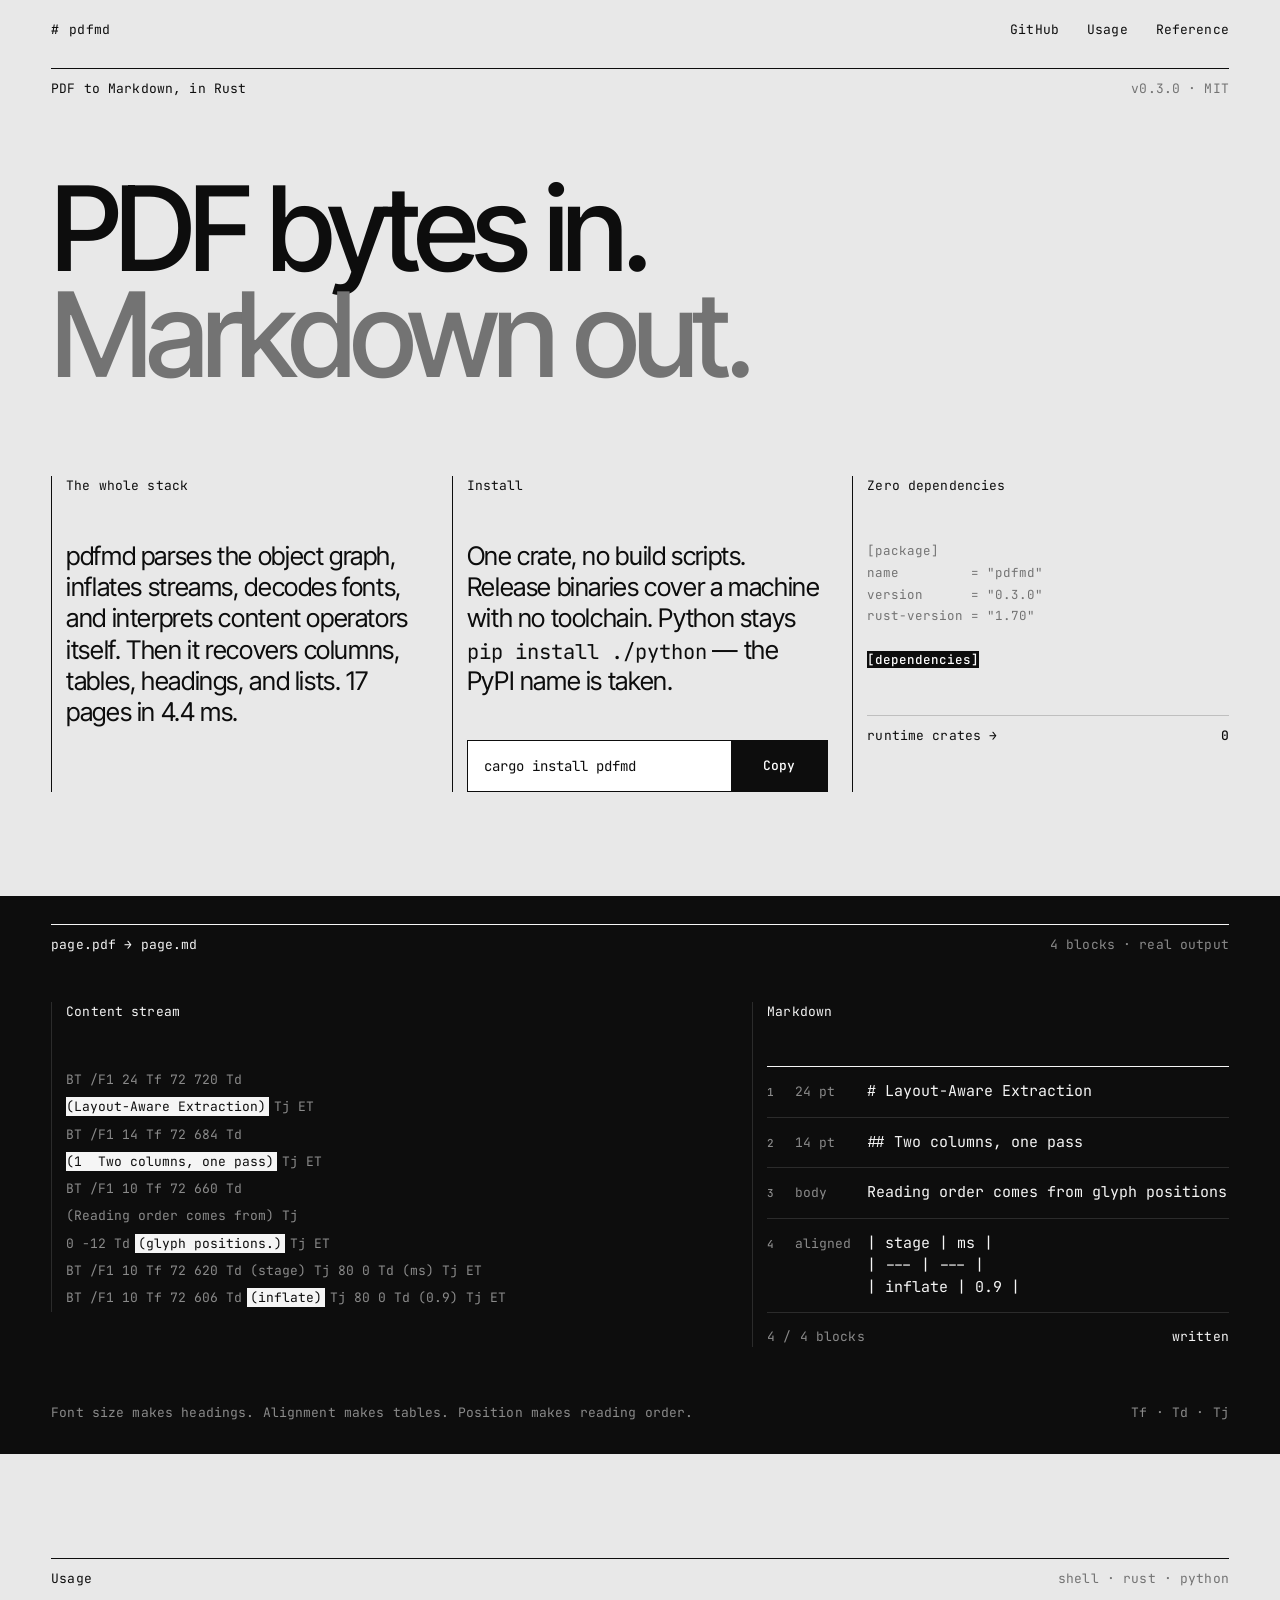
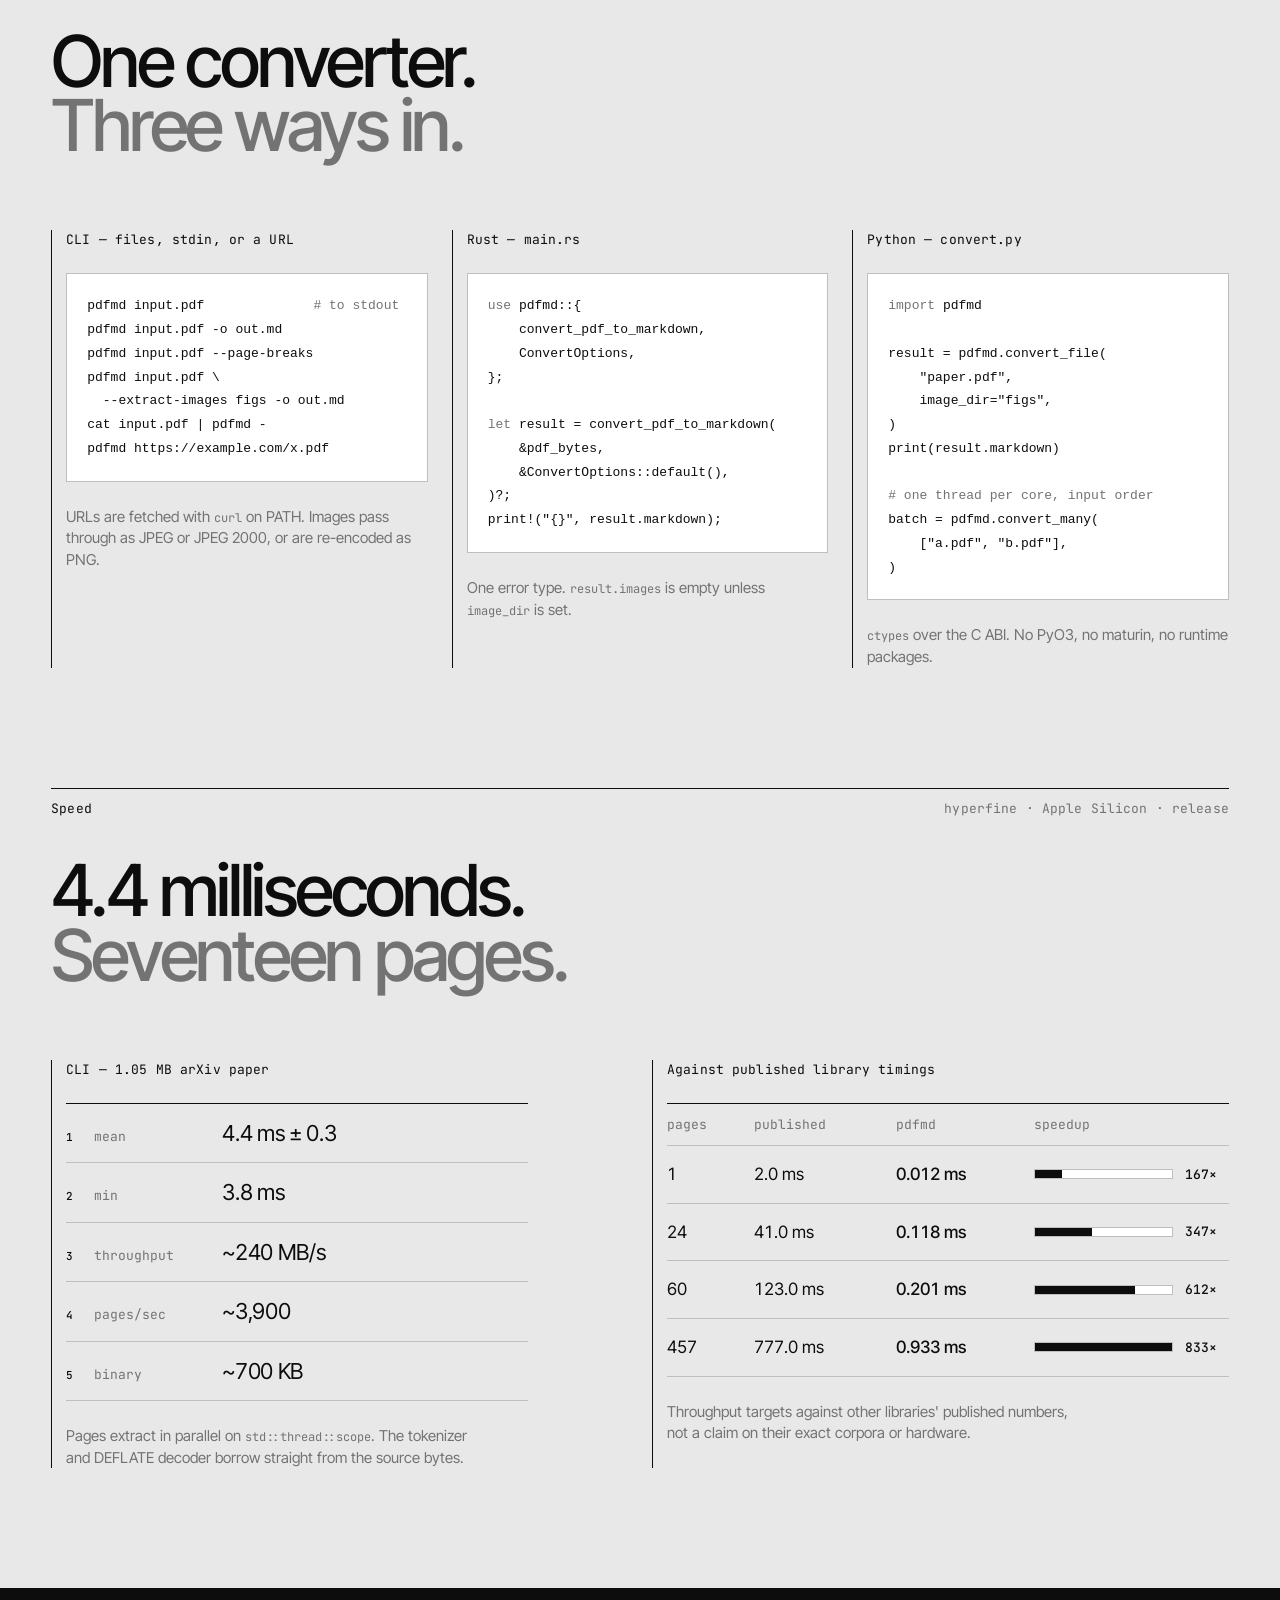
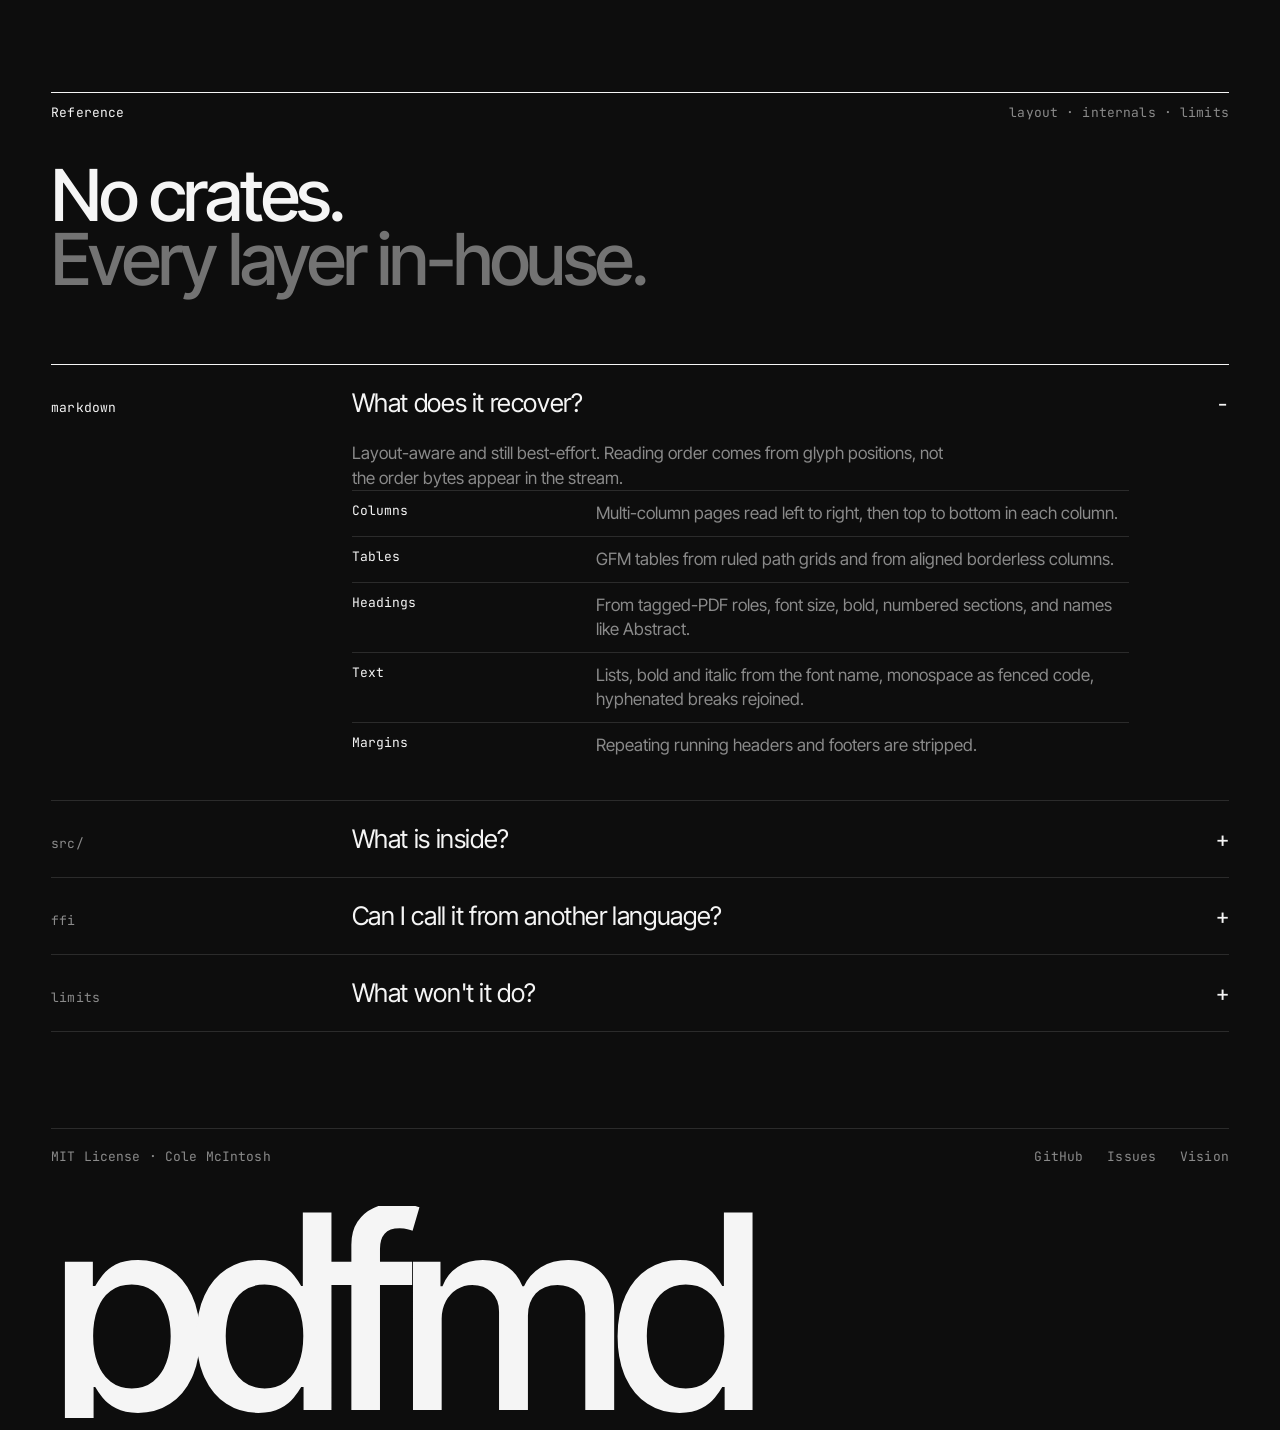
==== commit cf3159c6: "ci: publish crates.io releases and attach cli binaries Tagging v<version> publishes the crate with C" ====
--- a/docs/index.html
+++ b/docs/index.html
@@ -41,9 +41,9 @@
     </div>
     <div class="col c2">
       <span class="mono">Install</span>
-      <p class="lead">One crate, no build scripts. Install the CLI from a checkout, or <code>pip install ./python</code> for the <code>ctypes</code> bindings.</p>
+      <p class="lead">One crate, no build scripts. Release binaries cover a machine with no toolchain. Python stays <code>pip install ./python</code> — the PyPI name is taken.</p>
       <div class="install">
-        <code id="install-cmd">cargo install --path .</code>
+        <code id="install-cmd">cargo install pdfmd</code>
         <button class="copy" id="copy-install" type="button">Copy</button>
       </div>
     </div>
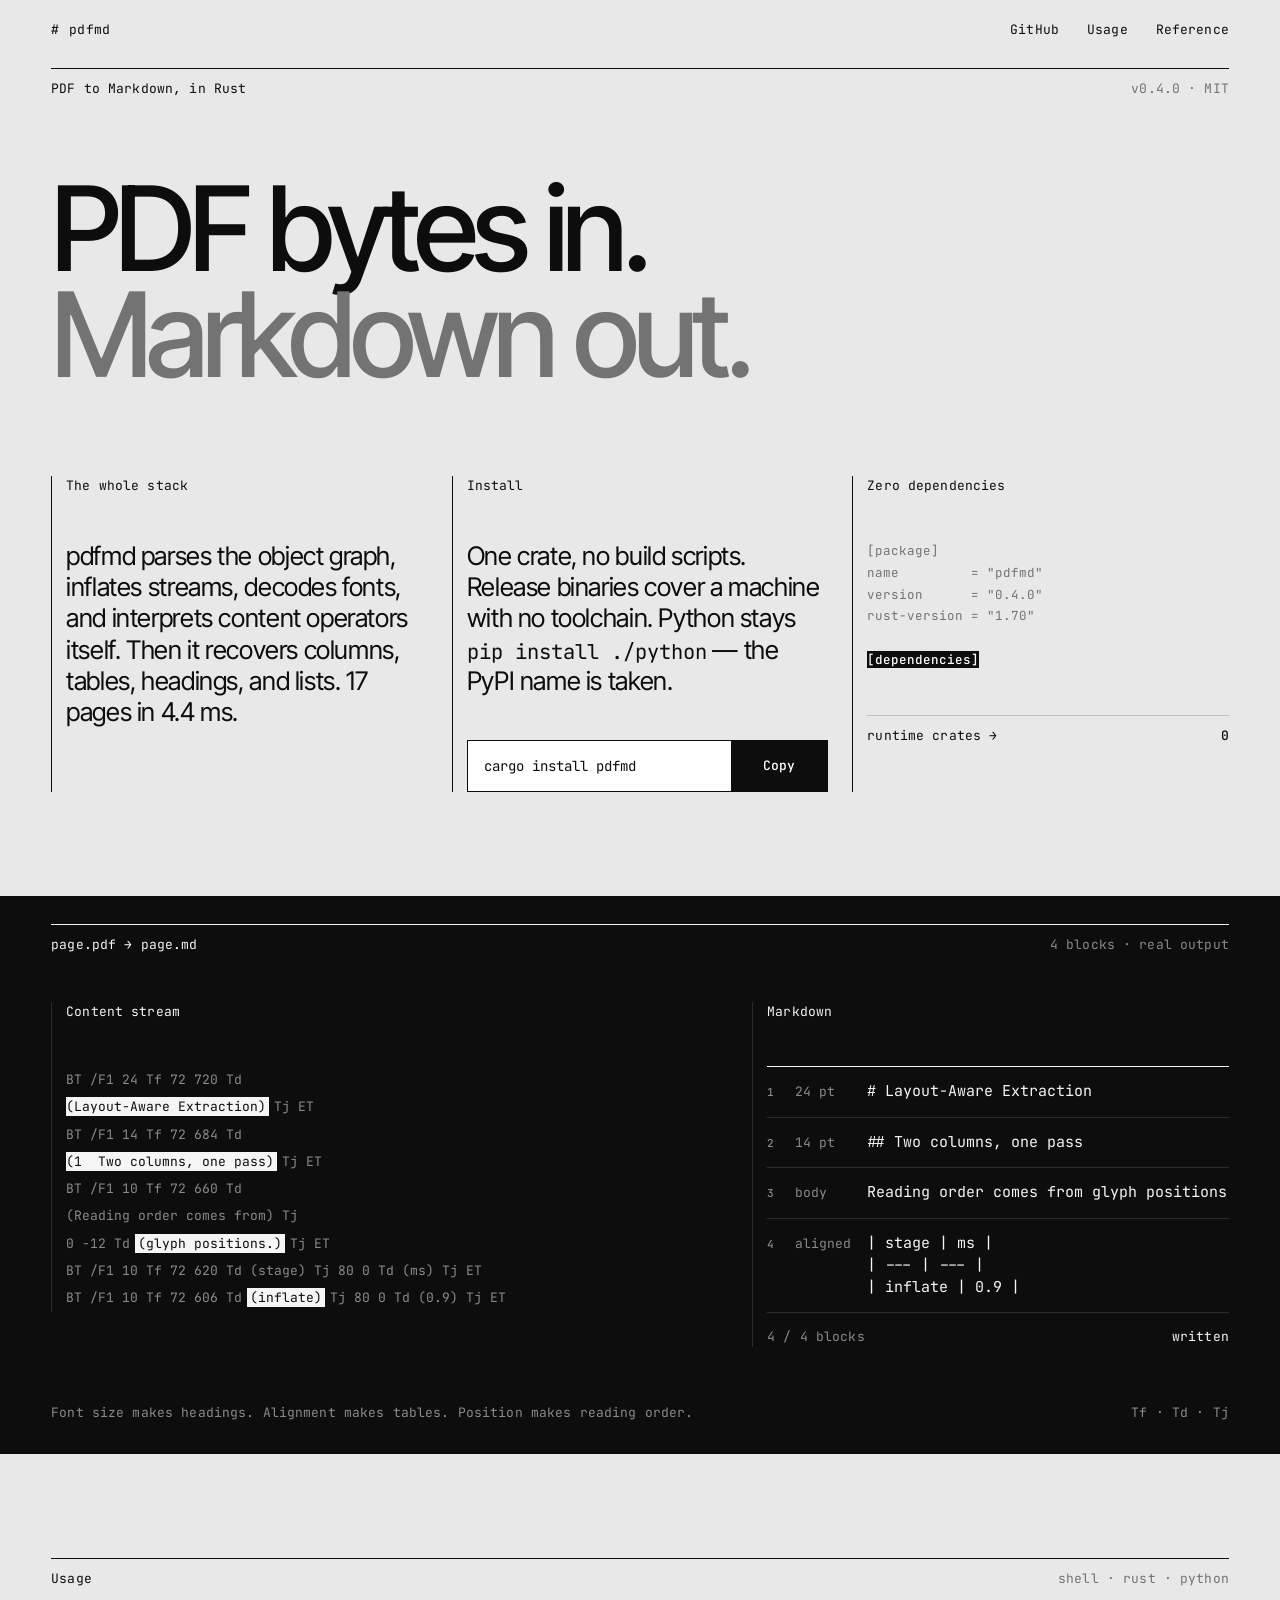
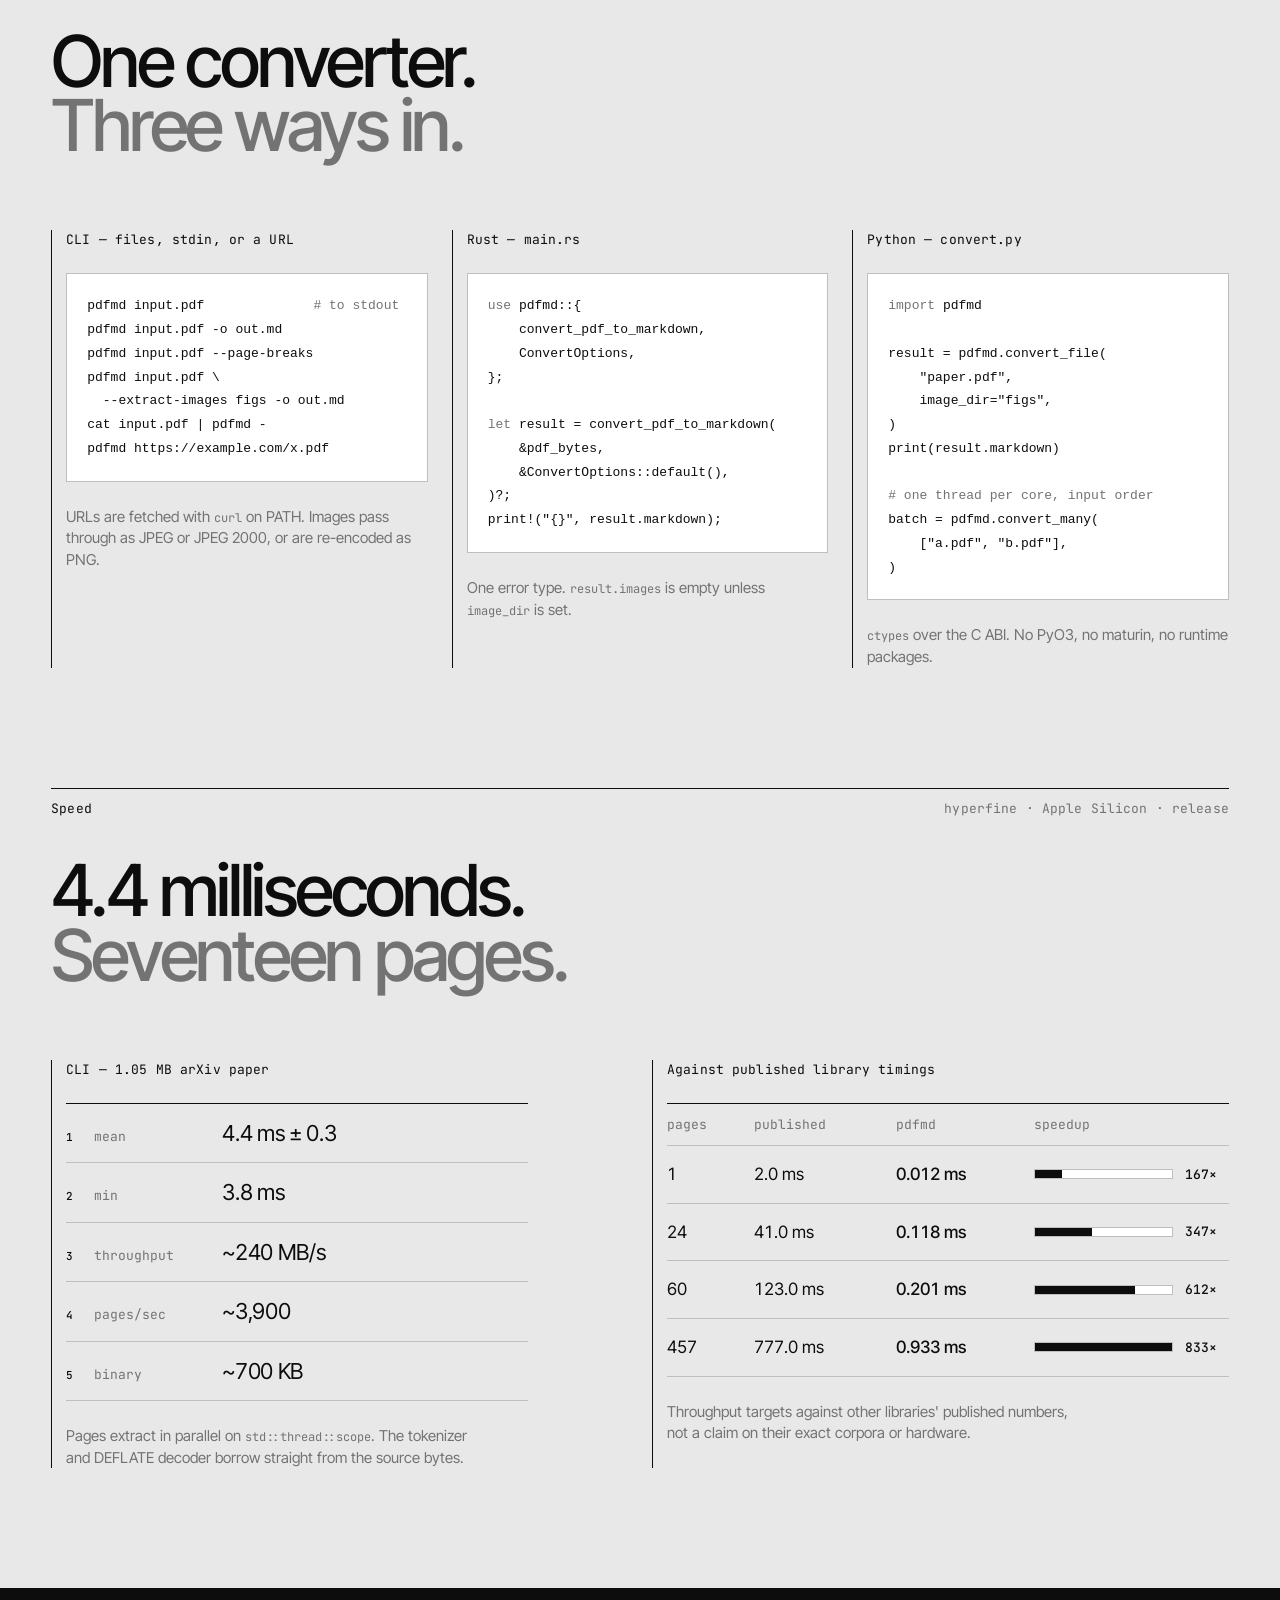
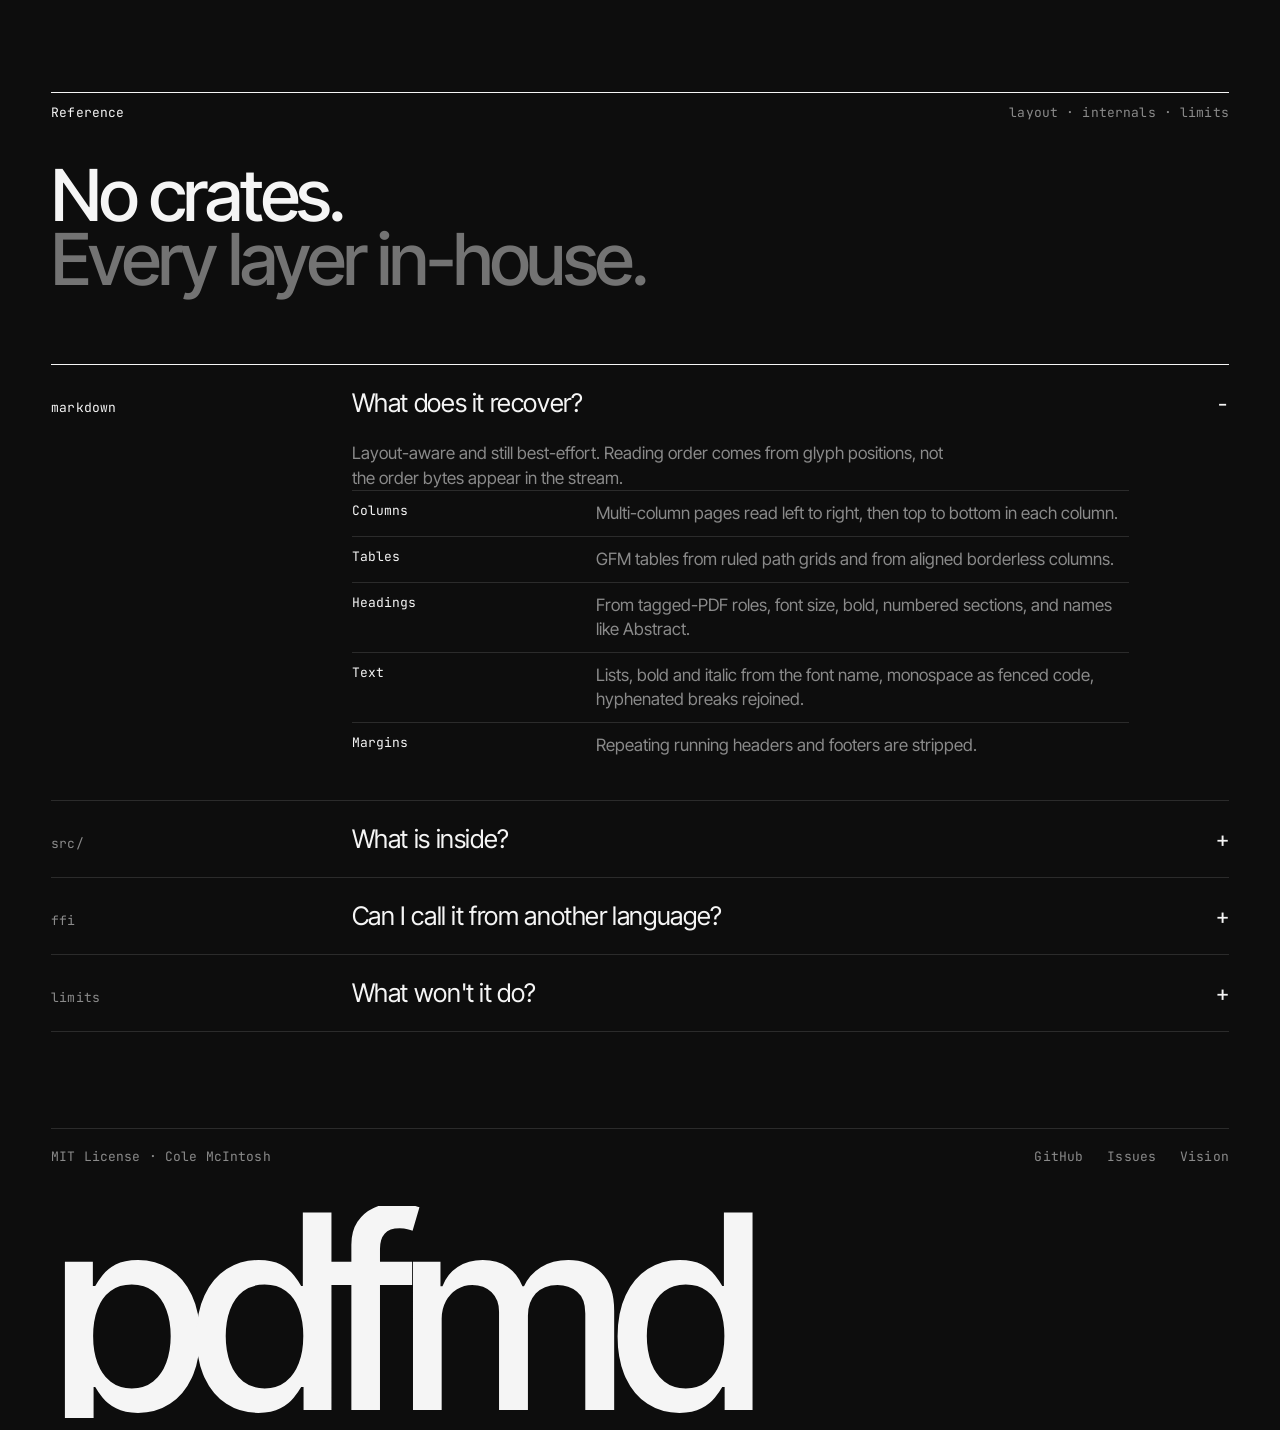
==== commit 099e3b52: "release: bump version to 0.4.0" ====
--- a/docs/index.html
+++ b/docs/index.html
@@ -32,7 +32,7 @@
 
 <main id="content">
 <section class="wrap hero">
-  <div class="section-head mono"><span>PDF to Markdown, in Rust</span><span class="dim">v0.3.0 · MIT</span></div>
+  <div class="section-head mono"><span>PDF to Markdown, in Rust</span><span class="dim">v0.4.0 · MIT</span></div>
   <h1 class="headline">PDF bytes in.<br><span class="quiet">Markdown out.</span></h1>
   <div class="grid cols">
     <div class="col c1">
@@ -51,7 +51,7 @@
       <span class="mono">Zero dependencies</span>
 <pre class="manifest" aria-label="Cargo.toml with an empty dependencies table">[package]
 name         = "pdfmd"
-version      = "0.3.0"
+version      = "0.4.0"
 rust-version = "1.70"
 
 <b>[dependencies]</b></pre>
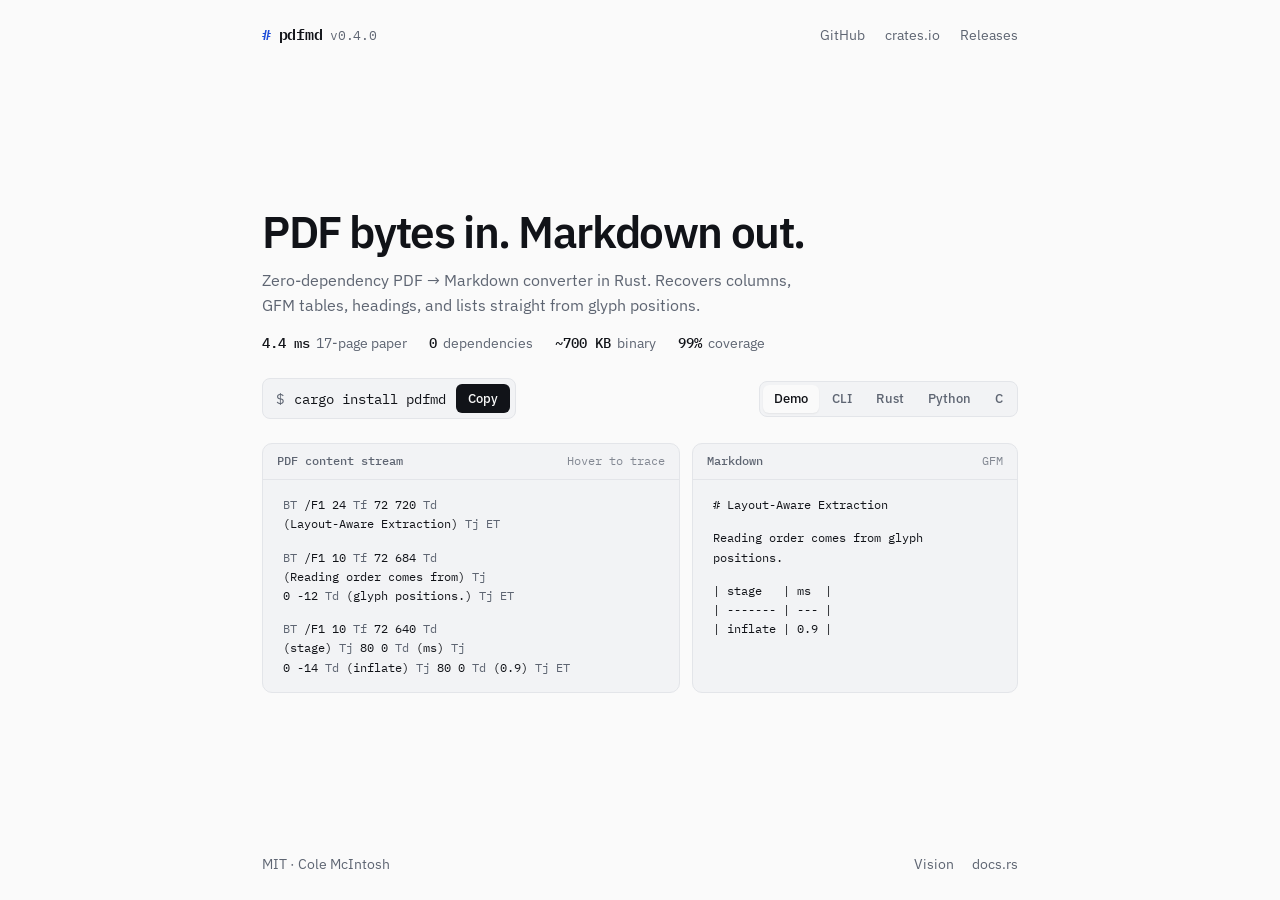
==== commit b4c93dc0: "docs: simplify GitHub Pages to a single-viewport layout" ====
--- a/docs/index.html
+++ b/docs/index.html
@@ -4,315 +4,193 @@
 <meta charset="utf-8">
 <meta name="viewport" content="width=device-width, initial-scale=1, viewport-fit=cover">
 <title>pdfmd — fast, zero-dependency PDF to Markdown</title>
-<meta name="description" content="pdfmd converts PDF bytes to Markdown. A Rust CLI and library that owns the whole stack, with zero runtime dependencies.">
+<meta name="description" content="Convert PDF bytes to Markdown in Rust with zero runtime dependencies. CLI, Rust crate, Python bindings, and C ABI.">
 <link rel="canonical" href="https://colesmcintosh.github.io/pdfmd/">
-<meta name="theme-color" content="#E8E8E8">
+<meta name="theme-color" content="#FAFAFA" media="(prefers-color-scheme: light)">
+<meta name="theme-color" content="#0E1015" media="(prefers-color-scheme: dark)">
 <meta property="og:title" content="pdfmd — fast, zero-dependency PDF to Markdown">
-<meta property="og:description" content="A Rust CLI and library that owns the path from PDF bytes to Markdown. No runtime dependencies.">
+<meta property="og:description" content="Convert PDF bytes to Markdown in Rust with zero runtime dependencies.">
 <meta property="og:url" content="https://colesmcintosh.github.io/pdfmd/">
 <meta property="og:type" content="website">
 <meta name="twitter:card" content="summary">
 <link rel="icon" href="favicon.svg" type="image/svg+xml">
 <link rel="preconnect" href="https://fonts.googleapis.com">
 <link rel="preconnect" href="https://fonts.gstatic.com" crossorigin>
-<link rel="stylesheet" href="https://fonts.googleapis.com/css2?family=Inter+Tight:wght@400;500&family=JetBrains+Mono:wght@400;500&display=swap">
+<link rel="stylesheet" href="https://fonts.googleapis.com/css2?family=IBM+Plex+Mono:wght@400;500&family=IBM+Plex+Sans:wght@400;500;600&display=swap">
 <link rel="stylesheet" href="style.css">
 </head>
 <body>
-<a class="skip" href="#content">Skip to content</a>
+<div class="shell">
+  <header class="topbar">
+    <a class="brand" href="./">
+      <span class="brand-mark" aria-hidden="true">#</span>
+      <span>pdfmd</span>
+      <span class="version">v0.4.0</span>
+    </a>
+    <nav aria-label="Project">
+      <a href="https://github.com/colesmcintosh/pdfmd">GitHub</a>
+      <a href="https://crates.io/crates/pdfmd">crates.io</a>
+      <a href="https://github.com/colesmcintosh/pdfmd/releases">Releases</a>
+    </nav>
+  </header>
 
-<header class="wrap topbar mono">
-  <a class="mark" href="./">pdfmd</a>
-  <nav aria-label="Project">
-    <a href="https://github.com/colesmcintosh/pdfmd">GitHub</a>
-    <a href="#usage">Usage</a>
-    <a href="#reference">Reference</a>
-  </nav>
-</header>
+  <main class="stage">
+    <div class="intro">
+      <h1>PDF bytes in. Markdown out.</h1>
+      <p class="subtitle">
+        Zero-dependency PDF → Markdown converter in Rust. Recovers columns,
+        GFM tables, headings, and lists straight from glyph positions.
+      </p>
+      <p class="facts">
+        <span><strong>4.4 ms</strong> 17-page paper</span>
+        <span><strong>0</strong> dependencies</span>
+        <span><strong>~700 KB</strong> binary</span>
+        <span><strong>99%</strong> coverage</span>
+      </p>
+    </div>
 
-<main id="content">
-<section class="wrap hero">
-  <div class="section-head mono"><span>PDF to Markdown, in Rust</span><span class="dim">v0.4.0 · MIT</span></div>
-  <h1 class="headline">PDF bytes in.<br><span class="quiet">Markdown out.</span></h1>
-  <div class="grid cols">
-    <div class="col c1">
-      <span class="mono">The whole stack</span>
-      <p class="lead">pdfmd parses the object graph, inflates streams, decodes fonts, and interprets content operators itself. Then it recovers columns, tables, headings, and lists. 17 pages in 4.4&nbsp;ms.</p>
-    </div>
-    <div class="col c2">
-      <span class="mono">Install</span>
-      <p class="lead">One crate, no build scripts. Release binaries cover a machine with no toolchain. Python stays <code>pip install ./python</code> — the PyPI name is taken.</p>
+    <div class="controls">
       <div class="install">
+        <span class="prompt" aria-hidden="true">$</span>
         <code id="install-cmd">cargo install pdfmd</code>
-        <button class="copy" id="copy-install" type="button">Copy</button>
+        <button class="copy-btn" id="copy-install" type="button" aria-label="Copy install command">Copy</button>
+      </div>
+
+      <div class="tabs" role="tablist" aria-label="View">
+        <button role="tab" aria-selected="true" aria-controls="panel-demo" id="tab-demo" type="button">Demo</button>
+        <button role="tab" aria-selected="false" aria-controls="panel-cli" id="tab-cli" type="button" tabindex="-1">CLI</button>
+        <button role="tab" aria-selected="false" aria-controls="panel-rust" id="tab-rust" type="button" tabindex="-1">Rust</button>
+        <button role="tab" aria-selected="false" aria-controls="panel-python" id="tab-python" type="button" tabindex="-1">Python</button>
+        <button role="tab" aria-selected="false" aria-controls="panel-c" id="tab-c" type="button" tabindex="-1">C</button>
       </div>
     </div>
-    <div class="col c3">
-      <span class="mono">Zero dependencies</span>
-<pre class="manifest" aria-label="Cargo.toml with an empty dependencies table">[package]
-name         = "pdfmd"
-version      = "0.4.0"
-rust-version = "1.70"
 
-<b>[dependencies]</b></pre>
-      <div class="verdict mono"><span>runtime crates →</span><span>0</span></div>
-    </div>
-  </div>
-</section>
-
-<section class="band-dark" aria-label="A content stream being read into Markdown">
-  <div class="wrap field">
-    <div class="section-head mono"><span>page.pdf → page.md</span><span class="dim">4 blocks · real output</span></div>
-    <div class="grid scan-demo">
-      <div class="col doc">
-        <span class="mono">Content stream</span>
-<pre class="doc-lines" id="doc-lines">BT /F1 24 Tf 72 720 Td
-<span class="tok on" data-field="0">(Layout-Aware Extraction)</span> Tj ET
-BT /F1 14 Tf 72 684 Td
-<span class="tok on" data-field="1">(1  Two columns, one pass)</span> Tj ET
-BT /F1 10 Tf 72 660 Td
-(Reading order comes from) Tj
-0 -12 Td <span class="tok on" data-field="2">(glyph positions.)</span> Tj ET
-BT /F1 10 Tf 72 620 Td (stage) Tj 80 0 Td (ms) Tj ET
-BT /F1 10 Tf 72 606 Td <span class="tok on" data-field="3">(inflate)</span> Tj 80 0 Td (0.9) Tj ET<span class="scanline" id="scanline" aria-hidden="true"></span></pre>
-      </div>
-      <div class="col extracted">
-        <span class="mono">Markdown</span>
-        <div>
-          <dl class="scanned" id="scanned">
-            <div class="on"><span class="n">1</span><dt>24 pt</dt><dd># Layout-Aware Extraction</dd></div>
-            <div class="on"><span class="n">2</span><dt>14 pt</dt><dd>## Two columns, one pass</dd></div>
-            <div class="on"><span class="n">3</span><dt>body</dt><dd>Reading order comes from glyph positions.</dd></div>
-            <div class="on"><span class="n">4</span><dt>aligned</dt><dd>| stage | ms |
-| --- | --- |
-| inflate | 0.9 |</dd></div>
-          </dl>
-          <div class="scan-status mono"><span id="scan-count">4 / 4 blocks</span><span id="scan-state" data-state="done">written</span></div>
+    <div class="viewport-card">
+      <div class="panel" id="panel-demo" role="tabpanel" aria-labelledby="tab-demo">
+        <div class="specimen" id="specimen">
+          <div class="pane">
+            <div class="pane-head">
+              <span>PDF content stream</span>
+              <span class="hint">Hover to trace</span>
+            </div>
+            <pre class="stream"><code><span class="pair" data-pair="0" tabindex="0"><span class="op">BT</span> /F1 24 <span class="op">Tf</span> 72 720 <span class="op">Td</span>
+(Layout-Aware Extraction) <span class="op">Tj ET</span></span><span class="pair" data-pair="1" tabindex="0"><span class="op">BT</span> /F1 10 <span class="op">Tf</span> 72 684 <span class="op">Td</span>
+(Reading order comes from) <span class="op">Tj</span>
+0 -12 <span class="op">Td</span> (glyph positions.) <span class="op">Tj ET</span></span><span class="pair" data-pair="2" tabindex="0"><span class="op">BT</span> /F1 10 <span class="op">Tf</span> 72 640 <span class="op">Td</span>
+(stage) <span class="op">Tj</span> 80 0 <span class="op">Td</span> (ms) <span class="op">Tj</span>
+0 -14 <span class="op">Td</span> (inflate) <span class="op">Tj</span> 80 0 <span class="op">Td</span> (0.9) <span class="op">Tj ET</span></span></code></pre>
+          </div>
+          <div class="pane">
+            <div class="pane-head">
+              <span>Markdown</span>
+              <span class="hint">GFM</span>
+            </div>
+            <pre class="output"><code><span class="pair" data-pair="0" tabindex="0"># Layout-Aware Extraction</span><span class="pair" data-pair="1" tabindex="0">Reading order comes from glyph positions.</span><span class="pair" data-pair="2" tabindex="0">| stage   | ms  |
+| ------- | --- |
+| inflate | 0.9 |</span></code></pre>
+          </div>
         </div>
       </div>
+
+      <div class="panel" id="panel-cli" role="tabpanel" aria-labelledby="tab-cli" hidden inert>
+<pre class="code"><code>pdfmd paper.pdf                         <span class="c"># markdown to stdout</span>
+pdfmd paper.pdf -o out.md               <span class="c"># write to file</span>
+pdfmd paper.pdf --page-breaks           <span class="c"># insert --- between pages</span>
+pdfmd paper.pdf --extract-images figs   <span class="c"># JPEG, JP2, and PNG rasters</span>
+cat paper.pdf | pdfmd -                 <span class="c"># read from stdin</span></code></pre>
+      </div>
+
+      <div class="panel" id="panel-rust" role="tabpanel" aria-labelledby="tab-rust" hidden inert>
+<pre class="code"><code>use pdfmd::{convert_pdf_to_markdown, ConvertOptions};
+
+let result = convert_pdf_to_markdown(&amp;pdf_bytes, &amp;ConvertOptions::default())?;
+print!("{}", result.markdown);
+<span class="c">// Rust 1.70+ · empty [dependencies] · single error type</span></code></pre>
+      </div>
+
+      <div class="panel" id="panel-python" role="tabpanel" aria-labelledby="tab-python" hidden inert>
+<pre class="code"><code><span class="c"># pip install ./python  (ctypes over cdylib, stdlib only)</span>
+import pdfmd
+
+result = pdfmd.convert_file("paper.pdf", image_dir="figs")
+batch  = pdfmd.convert_many(["a.pdf", "b.pdf"], workers=8)
+print(result.markdown)</code></pre>
+      </div>
+
+      <div class="panel" id="panel-c" role="tabpanel" aria-labelledby="tab-c" hidden inert>
+<pre class="code"><code>PdfmdResult *r = pdfmd_convert(bytes, len, false, NULL);
+if (r-&gt;error) fwrite(r-&gt;error, 1, r-&gt;error_len, stderr);
+else          fwrite(r-&gt;markdown, 1, r-&gt;markdown_len, stdout);
+pdfmd_result_free(r);</code></pre>
+      </div>
     </div>
-    <div class="field-foot mono"><span>Font size makes headings. Alignment makes tables. Position makes reading order.</span><span>Tf · Td · Tj</span></div>
-  </div>
-</section>
+  </main>
 
-<section class="wrap example" id="usage">
-  <div class="section-head mono"><span>Usage</span><span class="dim">shell · rust · python</span></div>
-  <h2 class="headline small">One converter.<br><span class="quiet">Three ways in.</span></h2>
-  <div class="grid cols">
-    <div class="col">
-      <span class="mono">CLI — files, stdin, or a URL</span>
-<pre class="code"><code>pdfmd input.pdf              <span class="d"># to stdout</span>
-pdfmd input.pdf -o out.md
-pdfmd input.pdf --page-breaks
-pdfmd input.pdf \
-  --extract-images figs -o out.md
-cat input.pdf | pdfmd -
-pdfmd https://example.com/x.pdf</code></pre>
-      <p class="note">URLs are fetched with <code>curl</code> on PATH. Images pass through as JPEG or JPEG 2000, or are re-encoded as PNG.</p>
-    </div>
-    <div class="col">
-      <span class="mono">Rust — main.rs</span>
-<pre class="code"><code><span class="d">use</span> pdfmd::{
-    convert_pdf_to_markdown,
-    ConvertOptions,
-};
-
-<span class="d">let</span> result = convert_pdf_to_markdown(
-    &amp;pdf_bytes,
-    &amp;ConvertOptions::default(),
-)?;
-print!("{}", result.markdown);</code></pre>
-      <p class="note">One error type. <code>result.images</code> is empty unless <code>image_dir</code> is set.</p>
-    </div>
-    <div class="col">
-      <span class="mono">Python — convert.py</span>
-<pre class="code"><code><span class="d">import</span> pdfmd
-
-result = pdfmd.convert_file(
-    "paper.pdf",
-    image_dir="figs",
-)
-print(result.markdown)
-
-<span class="d"># one thread per core, input order</span>
-batch = pdfmd.convert_many(
-    ["a.pdf", "b.pdf"],
-)</code></pre>
-      <p class="note"><code>ctypes</code> over the C ABI. No PyO3, no maturin, no runtime packages.</p>
-    </div>
-  </div>
-</section>
-
-<section class="wrap speed" id="speed">
-  <div class="section-head mono"><span>Speed</span><span class="dim">hyperfine · Apple Silicon · release</span></div>
-  <h2 class="headline small">4.4 milliseconds.<br><span class="quiet">Seventeen pages.</span></h2>
-  <div class="grid cols">
-    <div class="col c1">
-      <span class="mono">CLI — 1.05 MB arXiv paper</span>
-      <dl class="readout">
-        <div><span class="n">1</span><dt>mean</dt><dd>4.4 ms ± 0.3</dd></div>
-        <div><span class="n">2</span><dt>min</dt><dd>3.8 ms</dd></div>
-        <div><span class="n">3</span><dt>throughput</dt><dd>~240 MB/s</dd></div>
-        <div><span class="n">4</span><dt>pages/sec</dt><dd>~3,900</dd></div>
-        <div><span class="n">5</span><dt>binary</dt><dd>~700 KB</dd></div>
-      </dl>
-      <p class="note">Pages extract in parallel on <code>std::thread::scope</code>. The tokenizer and DEFLATE decoder borrow straight from the source bytes.</p>
-    </div>
-    <div class="col c2">
-      <span class="mono">Against published library timings</span>
-      <div class="table-wrap">
-        <table class="versus">
-          <thead>
-            <tr><th scope="col">pages</th><th scope="col">published</th><th scope="col">pdfmd</th><th scope="col">speedup</th></tr>
-          </thead>
-          <tbody>
-            <tr><td>1</td><td>2.0 ms</td><td class="ours">0.012 ms</td><td><span class="bar"><span class="track"><span class="fill" style="--w:20%"></span></span><span class="num">167×</span></span></td></tr>
-            <tr><td>24</td><td>41.0 ms</td><td class="ours">0.118 ms</td><td><span class="bar"><span class="track"><span class="fill" style="--w:42%"></span></span><span class="num">347×</span></span></td></tr>
-            <tr><td>60</td><td>123.0 ms</td><td class="ours">0.201 ms</td><td><span class="bar"><span class="track"><span class="fill" style="--w:73%"></span></span><span class="num">612×</span></span></td></tr>
-            <tr><td>457</td><td>777.0 ms</td><td class="ours">0.933 ms</td><td><span class="bar"><span class="track"><span class="fill" style="--w:100%"></span></span><span class="num">833×</span></span></td></tr>
-          </tbody>
-        </table>
-      </div>
-      <p class="note">Throughput targets against other libraries' published numbers, not a claim on their exact corpora or hardware.</p>
-    </div>
-  </div>
-</section>
-
-<section class="band-dark" id="reference">
-  <div class="wrap reference">
-    <div class="section-head mono"><span>Reference</span><span class="dim">layout · internals · limits</span></div>
-    <h2 class="headline small">No crates.<br><span class="quiet">Every layer in-house.</span></h2>
-    <div class="ref-list">
-      <details open>
-        <summary class="grid"><span class="key mono">markdown</span><span class="question">What does it recover?</span><span class="sign" aria-hidden="true"></span></summary>
-        <div class="answer grid">
-          <p>Layout-aware and still best-effort. Reading order comes from glyph positions, not the order bytes appear in the stream.</p>
-          <dl class="spec">
-            <div><dt>Columns</dt><dd>Multi-column pages read left to right, then top to bottom in each column.</dd></div>
-            <div><dt>Tables</dt><dd>GFM tables from ruled path grids and from aligned borderless columns.</dd></div>
-            <div><dt>Headings</dt><dd>From tagged-PDF roles, font size, bold, numbered sections, and names like Abstract.</dd></div>
-            <div><dt>Text</dt><dd>Lists, bold and italic from the font name, monospace as fenced code, hyphenated breaks rejoined.</dd></div>
-            <div><dt>Margins</dt><dd>Repeating running headers and footers are stripped.</dd></div>
-          </dl>
-        </div>
-      </details>
-      <details>
-        <summary class="grid"><span class="key mono">src/</span><span class="question">What is inside?</span><span class="sign" aria-hidden="true"></span></summary>
-        <div class="answer grid">
-          <p>bytes → xref → objects → inflate → fonts → content ops → layout → heuristics → markdown.</p>
-          <dl class="spec">
-            <div><dt>pdf/</dt><dd>xref, objects, streams, DEFLATE, page tree.</dd></div>
-            <div><dt>extract/</dt><dd>Fonts, CMaps, content operators, layout, tagged PDF, images.</dd></div>
-            <div><dt>heuristics/</dt><dd>Columns, tables, headings, lists, emphasis.</dd></div>
-            <div><dt>lib.rs</dt><dd>convert_pdf_to_markdown.</dd></div>
-            <div><dt>ffi.rs</dt><dd>The C ABI behind the python/ bindings.</dd></div>
-          </dl>
-        </div>
-      </details>
-      <details>
-        <summary class="grid"><span class="key mono">ffi</span><span class="question">Can I call it from another language?</span><span class="sign" aria-hidden="true"></span></summary>
-        <div class="answer grid">
-          <p>The crate builds a cdylib. Anything that can call C can use it. Buffers are pointer and length pairs with no implied NUL, and every result is freed once.</p>
-<pre><code>PdfmdResult *r = pdfmd_convert(bytes, len, false, NULL);
-<span class="d">if</span> (r-&gt;error) fwrite(r-&gt;error, 1, r-&gt;error_len, stderr);
-<span class="d">else</span>          fwrite(r-&gt;markdown, 1, r-&gt;markdown_len, stdout);
-pdfmd_result_free(r);</code></pre>
-        </div>
-      </details>
-      <details>
-        <summary class="grid"><span class="key mono">limits</span><span class="question">What won't it do?</span><span class="sign" aria-hidden="true"></span></summary>
-        <div class="answer grid">
-          <p>It targets academic and prose documents, not forms or invoices.</p>
-          <dl class="spec">
-            <div><dt>Layout</dt><dd>Spanned cells, nested tables, and complex math stay best-effort reflow.</dd></div>
-            <div><dt>Fonts</dt><dd>Fonts without a ToUnicode CMap, a standard encoding, or /Differences drop glyphs.</dd></div>
-            <div><dt>By design</dt><dd>Encrypted PDFs and LZWDecode streams return an error.</dd></div>
-          </dl>
-        </div>
-      </details>
-    </div>
-  </div>
-
-  <footer class="wrap">
-    <div class="footer-row mono">
-      <span>MIT License · Cole McIntosh</span>
-      <nav aria-label="Footer">
-        <a href="https://github.com/colesmcintosh/pdfmd">GitHub</a>
-        <a href="https://github.com/colesmcintosh/pdfmd/issues">Issues</a>
-        <a href="https://github.com/colesmcintosh/pdfmd/blob/main/VISION.md">Vision</a>
-      </nav>
-    </div>
-    <p class="footer-mark" aria-hidden="true">pdfmd</p>
+  <footer class="foot">
+    <span>MIT · Cole McIntosh</span>
+    <nav aria-label="Footer">
+      <a href="https://github.com/colesmcintosh/pdfmd/blob/main/VISION.md">Vision</a>
+      <a href="https://docs.rs/pdfmd">docs.rs</a>
+    </nav>
   </footer>
-</section>
-</main>
+</div>
 
 <script>
-  document.getElementById("copy-install").addEventListener("click", async (event) => {
-    const button = event.currentTarget;
-    const command = document.getElementById("install-cmd");
-    try {
-      await navigator.clipboard.writeText(command.textContent);
-      button.textContent = "Copied";
-    } catch {
-      const range = document.createRange();
-      range.selectNodeContents(command);
-      const selection = window.getSelection();
-      selection.removeAllRanges();
-      selection.addRange(range);
-      button.textContent = "Selected";
-    }
-    setTimeout(() => { button.textContent = "Copy"; }, 1600);
-  });
+  (() => {
+    const copyBtn = document.getElementById("copy-install");
+    const cmd = document.getElementById("install-cmd");
+    copyBtn.addEventListener("click", async () => {
+      try {
+        await navigator.clipboard.writeText(cmd.textContent);
+        copyBtn.textContent = "Copied";
+      } catch {
+        const range = document.createRange();
+        range.selectNodeContents(cmd);
+        const sel = window.getSelection();
+        sel.removeAllRanges();
+        sel.addRange(range);
+        copyBtn.textContent = "Selected";
+      }
+      setTimeout(() => { copyBtn.textContent = "Copy"; }, 1500);
+    });
 
-  // A scan line reads the content stream; each text run it passes writes its Markdown block.
-  (() => {
-    const lines = document.getElementById("doc-lines");
-    const scanline = document.getElementById("scanline");
-    const tokens = [...lines.querySelectorAll(".tok")];
-    const rows = [...document.getElementById("scanned").children];
-    const count = document.getElementById("scan-count");
-    const state = document.getElementById("scan-state");
-    const scanMs = 3200, holdMs = 3400, resetMs = 700;
-    const cycleMs = scanMs + holdMs + resetMs;
-    // Start inside the hold so the first frame shows the finished result.
-    const startOffsetMs = scanMs + 400;
-    let shown = -1;
-
-    function show(found, scanY) {
-      if (found !== shown) {
-        shown = found;
-        tokens.forEach(token => token.classList.toggle("on", Number(token.dataset.field) < found));
-        rows.forEach((row, index) => row.classList.toggle("on", index < found));
-        count.textContent = `${found} / ${rows.length} blocks`;
-        state.textContent = found === rows.length ? "written" : "reading";
-        state.dataset.state = found === rows.length ? "done" : "reading";
+    const specimen = document.getElementById("specimen");
+    const pairs = [...specimen.querySelectorAll(".pair")];
+    const setActive = (id) => {
+      specimen.dataset.active = id === null ? "" : id;
+      for (const el of pairs) {
+        el.classList.toggle("is-active", id !== null && el.dataset.pair === id);
       }
-      scanline.style.opacity = scanY === null ? "0" : "1";
-      if (scanY !== null) scanline.style.transform = `translateY(${scanY}px)`;
+    };
+    for (const el of pairs) {
+      el.addEventListener("pointerenter", () => setActive(el.dataset.pair));
+      el.addEventListener("focus", () => setActive(el.dataset.pair));
+      el.addEventListener("pointerleave", () => setActive(null));
+      el.addEventListener("blur", () => setActive(null));
     }
 
-    function blocksAbove(scanY) {
-      return tokens.filter(token => token.offsetTop + token.offsetHeight / 2 <= scanY).length;
-    }
-
-    function frame(time) {
-      const t = (time + startOffsetMs) % cycleMs;
-      const height = lines.scrollHeight;
-      if (t < scanMs) {
-        const scanY = (t / scanMs) * height;
-        show(blocksAbove(scanY), scanY);
-      } else if (t < scanMs + holdMs) {
-        show(rows.length, null);
-      } else {
-        show(0, null);
+    const tabs = [...document.querySelectorAll('[role="tab"]')];
+    const panels = [...document.querySelectorAll('[role="tabpanel"]')];
+    const selectTab = (next, focus = false) => {
+      for (const tab of tabs) {
+        const on = tab === next;
+        tab.setAttribute("aria-selected", String(on));
+        tab.tabIndex = on ? 0 : -1;
       }
-      requestAnimationFrame(frame);
-    }
-
-    if (!window.matchMedia("(prefers-reduced-motion: reduce)").matches) {
-      requestAnimationFrame(frame);
-    }
+      for (const panel of panels) {
+        const hide = panel.id !== next.getAttribute("aria-controls");
+        panel.hidden = hide;
+        panel.inert = hide;
+      }
+      if (focus) next.focus();
+    };
+    tabs.forEach((tab, index) => {
+      tab.addEventListener("click", () => selectTab(tab));
+      tab.addEventListener("keydown", (e) => {
+        if (e.key === "ArrowRight") selectTab(tabs[(index + 1) % tabs.length], true);
+        if (e.key === "ArrowLeft") selectTab(tabs[(index - 1 + tabs.length) % tabs.length], true);
+      });
+    });
   })();
 </script>
 </body>
--- a/docs/style.css
+++ b/docs/style.css
@@ -1,206 +1,265 @@
 :root {
-  --light: #E8E8E8;
-  --paper: #FFFFFF;
-  --ink: #0D0D0D;
-  --gray: #737373;
-  --rule: #BFBFBF;
-  --dark: #0D0D0D;
-  --on-dark: #F5F5F5;
-  --on-dark-gray: #8A8A8A;
-  --dark-rule: #2B2B2B;
-  --sans: "Inter Tight", "Helvetica Neue", Helvetica, Arial, sans-serif;
-  --mono: "JetBrains Mono", ui-monospace, "SF Mono", Menlo, monospace;
-  --gutter: clamp(16px, 4vw, 64px);
-}
-
-* { box-sizing: border-box; }
-html { -webkit-text-size-adjust: 100%; background: var(--dark); }
+  --bg: #FAFAFA;
+  --surface: #F2F3F5;
+  --ink: #111318;
+  --muted: #5E6572;
+  --hairline: #E3E5E9;
+  --accent: #1E4DD8;
+  --accent-soft: rgba(30, 77, 216, 0.09);
+  --sans: "IBM Plex Sans", -apple-system, BlinkMacSystemFont, "Segoe UI", sans-serif;
+  --mono: "IBM Plex Mono", ui-monospace, "SF Mono", Menlo, monospace;
+}
+
+@media (prefers-color-scheme: dark) {
+  :root {
+    --bg: #0E1015;
+    --surface: #161922;
+    --ink: #ECEEF2;
+    --muted: #8E95A5;
+    --hairline: #232734;
+    --accent: #6E9BFF;
+    --accent-soft: rgba(110, 155, 255, 0.14);
+  }
+}
+
+*, *::before, *::after { box-sizing: border-box; }
+html, body { height: 100%; margin: 0; }
 body {
+  background: var(--bg);
+  color: var(--ink);
+  font: 400 15.5px/1.6 var(--sans);
+  -webkit-font-smoothing: antialiased;
+}
+
+a { color: inherit; text-decoration: none; }
+a:hover { color: var(--accent); }
+:focus-visible { outline: 2px solid var(--accent); outline-offset: 2px; border-radius: 4px; }
+pre { margin: 0; }
+code { font-family: var(--mono); }
+
+.shell {
+  max-width: 820px;
+  min-height: 100svh;
+  margin: 0 auto;
+  padding: 24px clamp(20px, 5vw, 32px);
+  display: flex;
+  flex-direction: column;
+  justify-content: space-between;
+  gap: 24px;
+}
+
+/* Header */
+.topbar {
+  display: flex;
+  flex-wrap: wrap;
+  justify-content: space-between;
+  align-items: center;
+  gap: 12px 24px;
+}
+.brand {
+  display: inline-flex;
+  align-items: baseline;
+  gap: 8px;
+  font: 600 15px/1.2 var(--mono);
+  letter-spacing: -0.02em;
+}
+.brand:hover { color: var(--ink); }
+.brand-mark { color: var(--accent); }
+.version { font-weight: 400; font-size: 12.5px; color: var(--muted); }
+.topbar nav { display: flex; gap: 20px; font-size: 14px; color: var(--muted); }
+.topbar nav a:hover { color: var(--ink); }
+
+/* Main centered single-viewport stage */
+.stage {
+  display: flex;
+  flex-direction: column;
+  gap: 24px;
+}
+.intro h1 {
   margin: 0;
-  background: var(--light);
-  color: var(--ink);
-  font: 400 17px/1.45 var(--sans);
-}
-a { color: inherit; text-decoration: none; }
-a:hover { text-decoration: underline; text-underline-offset: 3px; }
-:focus-visible { outline: 1px solid currentColor; outline-offset: 3px; }
-::selection { background: var(--ink); color: var(--paper); }
-pre { margin: 0; }
-
-.skip { position: absolute; left: -9999px; }
-.skip:focus { left: var(--gutter); top: 8px; background: var(--paper); padding: 6px 10px; }
-
-.wrap { max-width: 1440px; margin: 0 auto; padding-inline: var(--gutter); }
-.band-dark { background: var(--dark); color: var(--on-dark); }
-.band-dark ::selection { background: var(--on-dark); color: var(--dark); }
-
-.mono { font: 400 13px/1.5 var(--mono); letter-spacing: 0.01em; }
-.grid { display: grid; grid-template-columns: repeat(12, minmax(0, 1fr)); column-gap: 24px; }
-
-/* Label row that opens every section */
-.section-head {
-  display: flex; justify-content: space-between; gap: 16px;
-  border-top: 1px solid currentColor; padding-top: 10px;
-}
-.section-head .dim { color: var(--gray); }
-.band-dark .section-head .dim { color: var(--on-dark-gray); }
-
-/* Top bar */
-.topbar { display: flex; flex-wrap: wrap; justify-content: space-between; align-items: center; gap: 12px 24px; padding-block: 20px 28px; }
-.topbar .mark { display: inline-flex; align-items: center; gap: 10px; }
-.topbar .mark::before { content: "#"; font-weight: 500; }
-.topbar nav { display: flex; gap: 28px; }
-
-/* Headlines */
-.headline {
-  font: 500 clamp(52px, 9.2vw, 148px)/0.9 var(--sans);
-  letter-spacing: -0.052em; margin: 0; text-wrap: balance;
-}
-.headline .quiet { color: var(--gray); }
-.headline.small { font-size: clamp(40px, 5.6vw, 84px); letter-spacing: -0.045em; }
-
-/* Columns hanging off a rule */
-.col { border-left: 1px solid currentColor; padding-left: 14px; display: flex; flex-direction: column; gap: 44px; min-width: 0; }
-.lead { font: 400 clamp(21px, 2vw, 27px)/1.22 var(--sans); letter-spacing: -0.015em; margin: 0; }
-.lead code, .note code { font: 400 0.8em var(--mono); letter-spacing: 0; }
-.note { margin: 0; color: var(--gray); font-size: 15px; max-width: 46ch; }
-
-/* Hero */
-.hero { padding-block: 0 104px; }
-.hero .headline { margin-top: clamp(40px, 6vw, 88px); }
-.hero .cols { margin-top: clamp(56px, 7vw, 104px); row-gap: 56px; }
-.hero .c1 { grid-column: 1 / span 4; }
-.hero .c2 { grid-column: 5 / span 4; }
-.hero .c3 { grid-column: 9 / span 4; }
-
-.install { display: grid; grid-template-columns: minmax(0, 1fr) auto; border: 1px solid var(--ink); background: var(--paper); }
-.install code { font: 400 14px/1 var(--mono); padding: 18px 16px; overflow-x: auto; white-space: nowrap; }
-.copy {
-  font: 500 13px/1 var(--mono);
-  min-width: 96px; padding: 0 20px; border: 0;
-  background: var(--ink); color: var(--paper); cursor: pointer;
-}
-.copy:hover { background: #333333; }
-
-.manifest { margin: 0; font: 400 12.5px/1.75 var(--mono); white-space: pre; overflow-x: auto; color: var(--gray); }
-.manifest b { font-weight: 500; color: var(--paper); background: var(--ink); }
-.verdict { display: flex; justify-content: space-between; gap: 12px; border-top: 1px solid var(--rule); padding-top: 10px; }
-.verdict span:last-child { font-weight: 500; }
-
-/* Convert band */
-.field { padding-block: 28px 32px; }
-.scan-demo { margin-top: 48px; row-gap: 48px; align-items: start; }
-.scan-demo .doc { grid-column: 1 / span 6; }
-.scan-demo .extracted { grid-column: 8 / span 5; }
-.band-dark .col { border-left-color: var(--dark-rule); }
-.doc-lines {
-  position: relative; margin: 0; font: 400 13px/2.1 var(--mono);
-  color: var(--on-dark-gray); white-space: pre; overflow: hidden;
-}
-.tok { padding: 1px 3px; margin: 0 -3px; transition: background-color 180ms ease, color 180ms ease; }
-.tok.on { background: var(--on-dark); color: var(--dark); }
-.scanline {
-  position: absolute; left: 0; right: 0; top: 0; height: 1px;
-  background: var(--on-dark); opacity: 0; pointer-events: none;
-}
-.scanline::before {
-  content: ""; position: absolute; left: 0; right: 0; bottom: 1px; height: 36px;
-  background: linear-gradient(to bottom, rgba(245, 245, 245, 0), rgba(245, 245, 245, 0.07));
-}
-.scanned { margin: 0; border-top: 1px solid var(--on-dark); }
-.scanned > div { display: grid; grid-template-columns: 1.75rem 4.5rem minmax(0, 1fr); align-items: baseline; padding-block: 14px; border-bottom: 1px solid var(--dark-rule); }
-.scanned .n { font: 500 11px/1 var(--mono); color: var(--on-dark-gray); }
-.scanned dt { font: 400 13px/1 var(--mono); color: var(--on-dark-gray); }
-.scanned dd { margin: 0; font: 400 15px/1.45 var(--mono); white-space: pre; overflow-x: auto; opacity: 0.18; transform: translateX(-6px); transition: opacity 260ms ease, transform 260ms ease; }
-.scanned > div.on dd { opacity: 1; transform: none; }
-.scan-status { display: flex; justify-content: space-between; gap: 12px; margin-top: 14px; color: var(--on-dark-gray); }
-.scan-status [data-state="done"] { color: var(--on-dark); }
-.field-foot { display: flex; justify-content: space-between; gap: 16px; margin-top: 56px; color: var(--on-dark-gray); }
-
-/* Light content sections */
-.example, .speed { padding-block: 104px 120px; }
-.speed { padding-top: 0; }
-.example .headline, .speed .headline { margin-top: 40px; }
-.example .cols, .speed .cols { margin-top: 72px; row-gap: 56px; }
-.example .col { grid-column: span 4; gap: 24px; }
-.speed .c1 { grid-column: 1 / span 5; gap: 24px; }
-.speed .c2 { grid-column: 7 / span 6; gap: 24px; }
-
-.code { font: 400 13px/1.75 var(--mono); background: var(--paper); border: 1px solid var(--rule); padding: 20px; overflow-x: auto; }
-.code .d { color: var(--gray); }
-
-.readout { margin: 0; border-top: 1px solid var(--ink); }
-.readout > div { display: grid; grid-template-columns: 1.75rem 8rem minmax(0, 1fr); align-items: baseline; padding-block: 16px; border-bottom: 1px solid var(--rule); }
-.readout .n { font: 500 11px/1 var(--mono); }
-.readout dt { font: 400 13px/1 var(--mono); color: var(--gray); }
-.readout dd { margin: 0; font: 400 22px/1.2 var(--sans); letter-spacing: -0.015em; font-variant-numeric: tabular-nums; overflow-wrap: anywhere; }
-
-.versus { width: 100%; border-collapse: collapse; border-top: 1px solid var(--ink); font-variant-numeric: tabular-nums; }
-.versus th { font: 400 13px/1 var(--mono); color: var(--gray); text-align: left; padding: 14px 12px 14px 0; border-bottom: 1px solid var(--rule); }
-.versus td { padding: 16px 12px 16px 0; border-bottom: 1px solid var(--rule); font-size: 17px; white-space: nowrap; }
-.versus td.ours { font-weight: 500; }
-.versus .bar { display: flex; align-items: center; gap: 12px; }
-.versus .track { flex: 1; min-width: 60px; height: 10px; background: var(--paper); border: 1px solid var(--rule); }
-.versus .fill { display: block; height: 100%; width: var(--w); background: var(--ink); }
-.versus .num { font: 500 13px/1 var(--mono); min-width: 4ch; text-align: right; }
-.table-wrap { overflow-x: auto; }
-
-/* Reference */
-.reference { padding-block: 104px 96px; }
-.reference .headline { margin-top: 40px; }
-.ref-list { margin-top: 72px; border-top: 1px solid var(--on-dark); }
-details { border-bottom: 1px solid var(--dark-rule); }
-summary { list-style: none; cursor: pointer; padding-block: 22px; align-items: baseline; }
-summary::-webkit-details-marker { display: none; }
-summary .key { grid-column: 1 / span 3; color: var(--on-dark-gray); }
-summary .question { grid-column: 4 / span 8; font: 400 clamp(20px, 2vw, 26px)/1.25 var(--sans); letter-spacing: -0.015em; }
-summary .sign { grid-column: 12; justify-self: end; font: 400 22px/1 var(--mono); }
-summary .sign::before { content: "+"; }
-details[open] summary .sign::before { content: "\2212"; }
-details[open] summary .key { color: var(--on-dark); }
-summary:hover .question { text-decoration: underline; text-decoration-thickness: 1px; text-underline-offset: 5px; }
-.answer { padding-block: 0 32px; }
-.answer > * { grid-column: 4 / span 8; }
-.answer > * + * { margin-top: 22px; }
-.answer p { margin: 0; color: var(--on-dark-gray); max-width: 60ch; }
-.answer pre { font: 400 13px/1.75 var(--mono); overflow-x: auto; border-left: 1px solid var(--on-dark); padding: 4px 0 4px 16px; }
-.answer .d { color: var(--on-dark-gray); }
-.spec { margin: 0; }
-.spec > div { display: grid; grid-template-columns: minmax(0, 14rem) minmax(0, 1fr); gap: 20px; padding-block: 10px; border-top: 1px solid var(--dark-rule); }
-.spec dt { font: 400 13px/1.6 var(--mono); }
-.spec dd { margin: 0; color: var(--on-dark-gray); }
+  font: 600 clamp(30px, 4.4vw, 44px)/1.08 var(--sans);
+  letter-spacing: -0.032em;
+}
+.subtitle {
+  margin: 12px 0 0;
+  max-width: 56ch;
+  color: var(--muted);
+  font-size: 16px;
+}
+.facts {
+  margin: 14px 0 0;
+  display: flex;
+  flex-wrap: wrap;
+  gap: 6px 22px;
+  font-size: 13.5px;
+  color: var(--muted);
+}
+.facts strong {
+  font-weight: 500;
+  font-family: var(--mono);
+  color: var(--ink);
+  margin-right: 3px;
+}
+
+/* Controls row: install command + tab switcher */
+.controls {
+  display: flex;
+  flex-wrap: wrap;
+  justify-content: space-between;
+  align-items: center;
+  gap: 12px 16px;
+}
+.install {
+  display: inline-flex;
+  align-items: center;
+  gap: 10px;
+  background: var(--surface);
+  border: 1px solid var(--hairline);
+  border-radius: 8px;
+  padding: 5px 5px 5px 13px;
+  max-width: 100%;
+}
+.install .prompt { font: 400 13.5px/1.5 var(--mono); color: var(--muted); user-select: none; }
+.install code { font: 400 13.5px/1.5 var(--mono); white-space: nowrap; overflow-x: auto; }
+.copy-btn {
+  font: 500 12.5px/1.2 var(--sans);
+  padding: 7px 12px;
+  border: 0;
+  border-radius: 6px;
+  background: var(--ink);
+  color: var(--bg);
+  cursor: pointer;
+  transition: opacity 140ms ease;
+}
+.copy-btn:hover { opacity: 0.84; }
+
+.tabs {
+  display: inline-flex;
+  background: var(--surface);
+  border: 1px solid var(--hairline);
+  border-radius: 8px;
+  padding: 3px;
+  gap: 2px;
+}
+.tabs button {
+  border: 0;
+  background: transparent;
+  color: var(--muted);
+  font: 500 13px/1.2 var(--sans);
+  padding: 6px 11px;
+  border-radius: 6px;
+  cursor: pointer;
+  transition: background-color 120ms ease, color 120ms ease;
+}
+.tabs button:hover { color: var(--ink); }
+.tabs button[aria-selected="true"] {
+  background: var(--bg);
+  color: var(--ink);
+  box-shadow: 0 1px 2px rgba(0, 0, 0, 0.06);
+}
+
+/* Focal card: all panels share one grid cell so height never jumps between tabs */
+.viewport-card {
+  display: grid;
+  grid-template-columns: minmax(0, 1fr);
+}
+.panel {
+  grid-area: 1 / 1;
+  min-width: 0;
+  display: flex;
+  flex-direction: column;
+}
+.panel[hidden] {
+  display: flex;
+  visibility: hidden;
+  pointer-events: none;
+}
+
+.specimen {
+  flex: 1;
+  display: grid;
+  grid-template-columns: 1.28fr 1fr;
+  gap: 12px;
+}
+.pane {
+  background: var(--surface);
+  border: 1px solid var(--hairline);
+  border-radius: 10px;
+  overflow: hidden;
+  display: flex;
+  flex-direction: column;
+}
+.pane-head {
+  display: flex;
+  justify-content: space-between;
+  align-items: center;
+  padding: 9px 14px;
+  border-bottom: 1px solid var(--hairline);
+  font: 500 12px/1.4 var(--mono);
+  color: var(--muted);
+}
+.pane-head .hint { font-weight: 400; opacity: 0.75; }
+.stream, .output {
+  padding: 10px;
+  font: 400 12px/1.6 var(--mono);
+  overflow-x: auto;
+  flex: 1;
+}
+.output { white-space: pre-wrap; }
+.stream .op { color: var(--muted); }
+.pair {
+  display: block;
+  border-radius: 6px;
+  padding: 5px 10px;
+  cursor: default;
+  transition: background-color 140ms ease, color 140ms ease, opacity 140ms ease, box-shadow 140ms ease;
+}
+.pair + .pair { margin-top: 4px; }
+.specimen[data-active]:not([data-active=""]) .pair { opacity: 0.42; }
+.specimen .pair.is-active {
+  opacity: 1;
+  background: var(--accent-soft);
+  color: var(--ink);
+  box-shadow: inset 2px 0 0 var(--accent);
+}
+.specimen .pair.is-active .op { color: var(--accent); }
+
+.code {
+  flex: 1;
+  background: var(--surface);
+  border: 1px solid var(--hairline);
+  border-radius: 10px;
+  padding: 20px;
+  font: 400 13px/1.75 var(--mono);
+  overflow-x: auto;
+  display: flex;
+  align-items: center;
+}
+.code .c { color: var(--muted); }
 
 /* Footer */
-footer { padding-block: 0 24px; }
-.footer-row { display: flex; flex-wrap: wrap; justify-content: space-between; gap: 12px 28px; border-top: 1px solid var(--dark-rule); padding-top: 18px; color: var(--on-dark-gray); }
-.footer-row nav { display: flex; gap: 24px; }
-.footer-row a:hover { color: var(--on-dark); }
-.footer-mark {
-  margin: 40px 0 0; font: 500 clamp(64px, 21.2vw, 318px)/0.78 var(--sans);
-  letter-spacing: -0.065em; white-space: nowrap; overflow: hidden; color: var(--on-dark);
-}
+.foot {
+  display: flex;
+  flex-wrap: wrap;
+  justify-content: space-between;
+  align-items: center;
+  gap: 12px 24px;
+  font-size: 13.5px;
+  color: var(--muted);
+}
+.foot nav { display: flex; gap: 18px; }
+.foot a:hover { color: var(--ink); }
 
 /* 404 */
-.missing { min-height: 70vh; padding-bottom: 104px; }
-.missing .headline { margin-top: clamp(40px, 6vw, 88px); }
-.missing .lead { margin-top: 48px; max-width: 34ch; }
-
-@media (max-width: 1000px) {
-  .hero .c1, .hero .c2 { grid-column: span 6; }
-  .hero .c3 { grid-column: 1 / -1; }
-  .example .col, .speed .c1, .speed .c2 { grid-column: 1 / -1; }
-  .scan-demo .doc, .scan-demo .extracted { grid-column: 1 / -1; }
-  summary .key { grid-column: 1 / -1; }
-  summary .question { grid-column: 1 / span 11; }
-  .answer > * { grid-column: 1 / -1; }
-}
-@media (max-width: 640px) {
-  .hero .c1, .hero .c2 { grid-column: 1 / -1; }
-  .col { gap: 28px; }
-  .section-head .dim { display: none; }
-  .spec > div, .readout > div { grid-template-columns: 1fr; gap: 4px; }
-  .readout .n { display: none; }
-  .field-foot span:last-child { display: none; }
-  .doc-lines { font-size: 11.5px; overflow-x: auto; }
-  .scanned dd { font-size: 13px; }
-}
+.missing h1 { margin: 8px 0 0; font: 600 clamp(28px, 4vw, 38px)/1.12 var(--sans); letter-spacing: -0.03em; }
+.missing .code-tag { margin: 0; font: 500 13px/1.4 var(--mono); color: var(--accent); }
+.missing p { margin: 12px 0 0; color: var(--muted); }
+.missing a { color: var(--ink); text-decoration: underline; text-underline-offset: 3px; }
+.missing a:hover { color: var(--accent); }
+
+@media (max-width: 700px) {
+  .specimen { grid-template-columns: 1fr; }
+}
+@media (prefers-reduced-motion: reduce) {
+  * { transition: none !important; }
+}
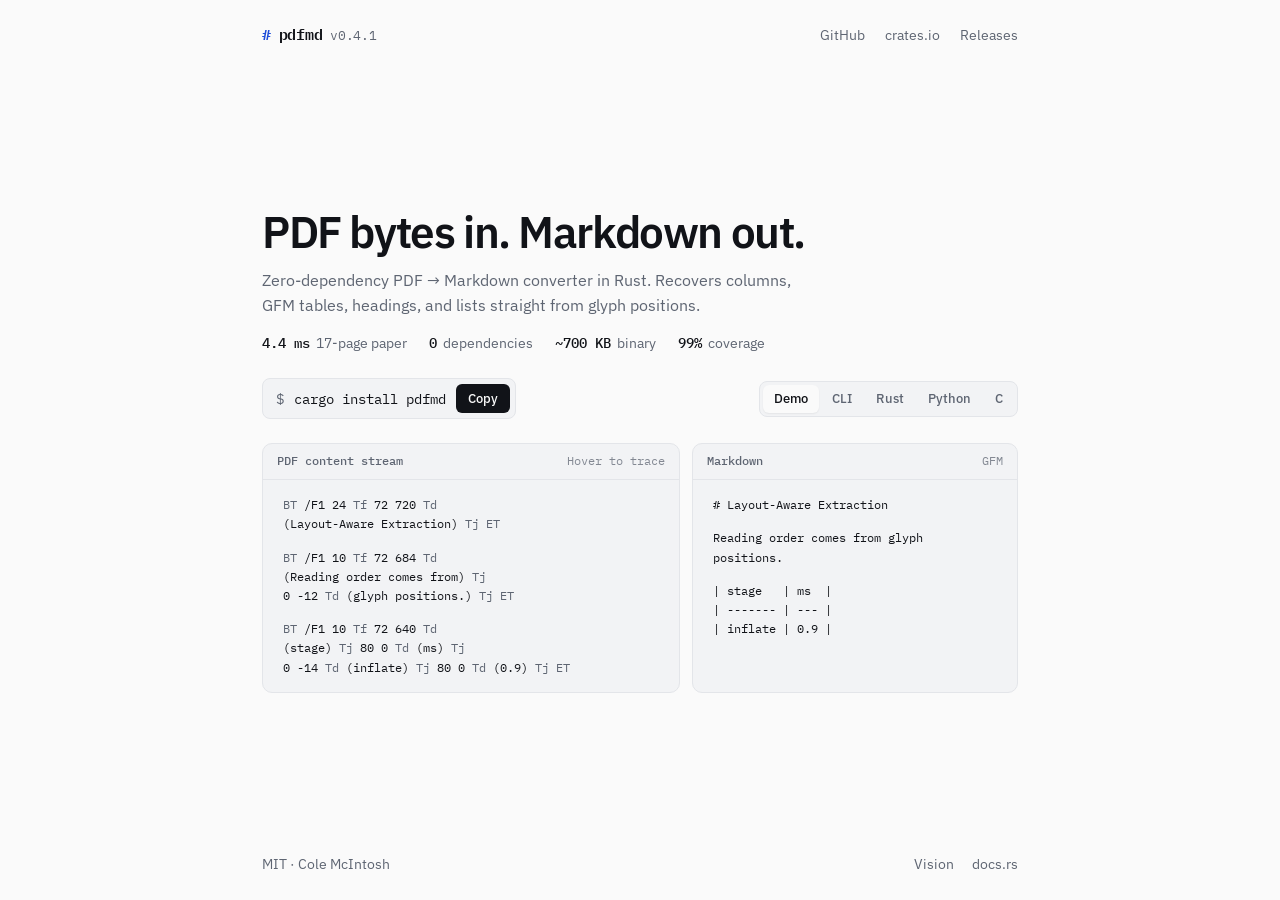
==== commit 0398964a: "release: bump version to 0.4.1" ====
--- a/docs/index.html
+++ b/docs/index.html
@@ -25,7 +25,7 @@
     <a class="brand" href="./">
       <span class="brand-mark" aria-hidden="true">#</span>
       <span>pdfmd</span>
-      <span class="version">v0.4.0</span>
+      <span class="version">v0.4.1</span>
     </a>
     <nav aria-label="Project">
       <a href="https://github.com/colesmcintosh/pdfmd">GitHub</a>
